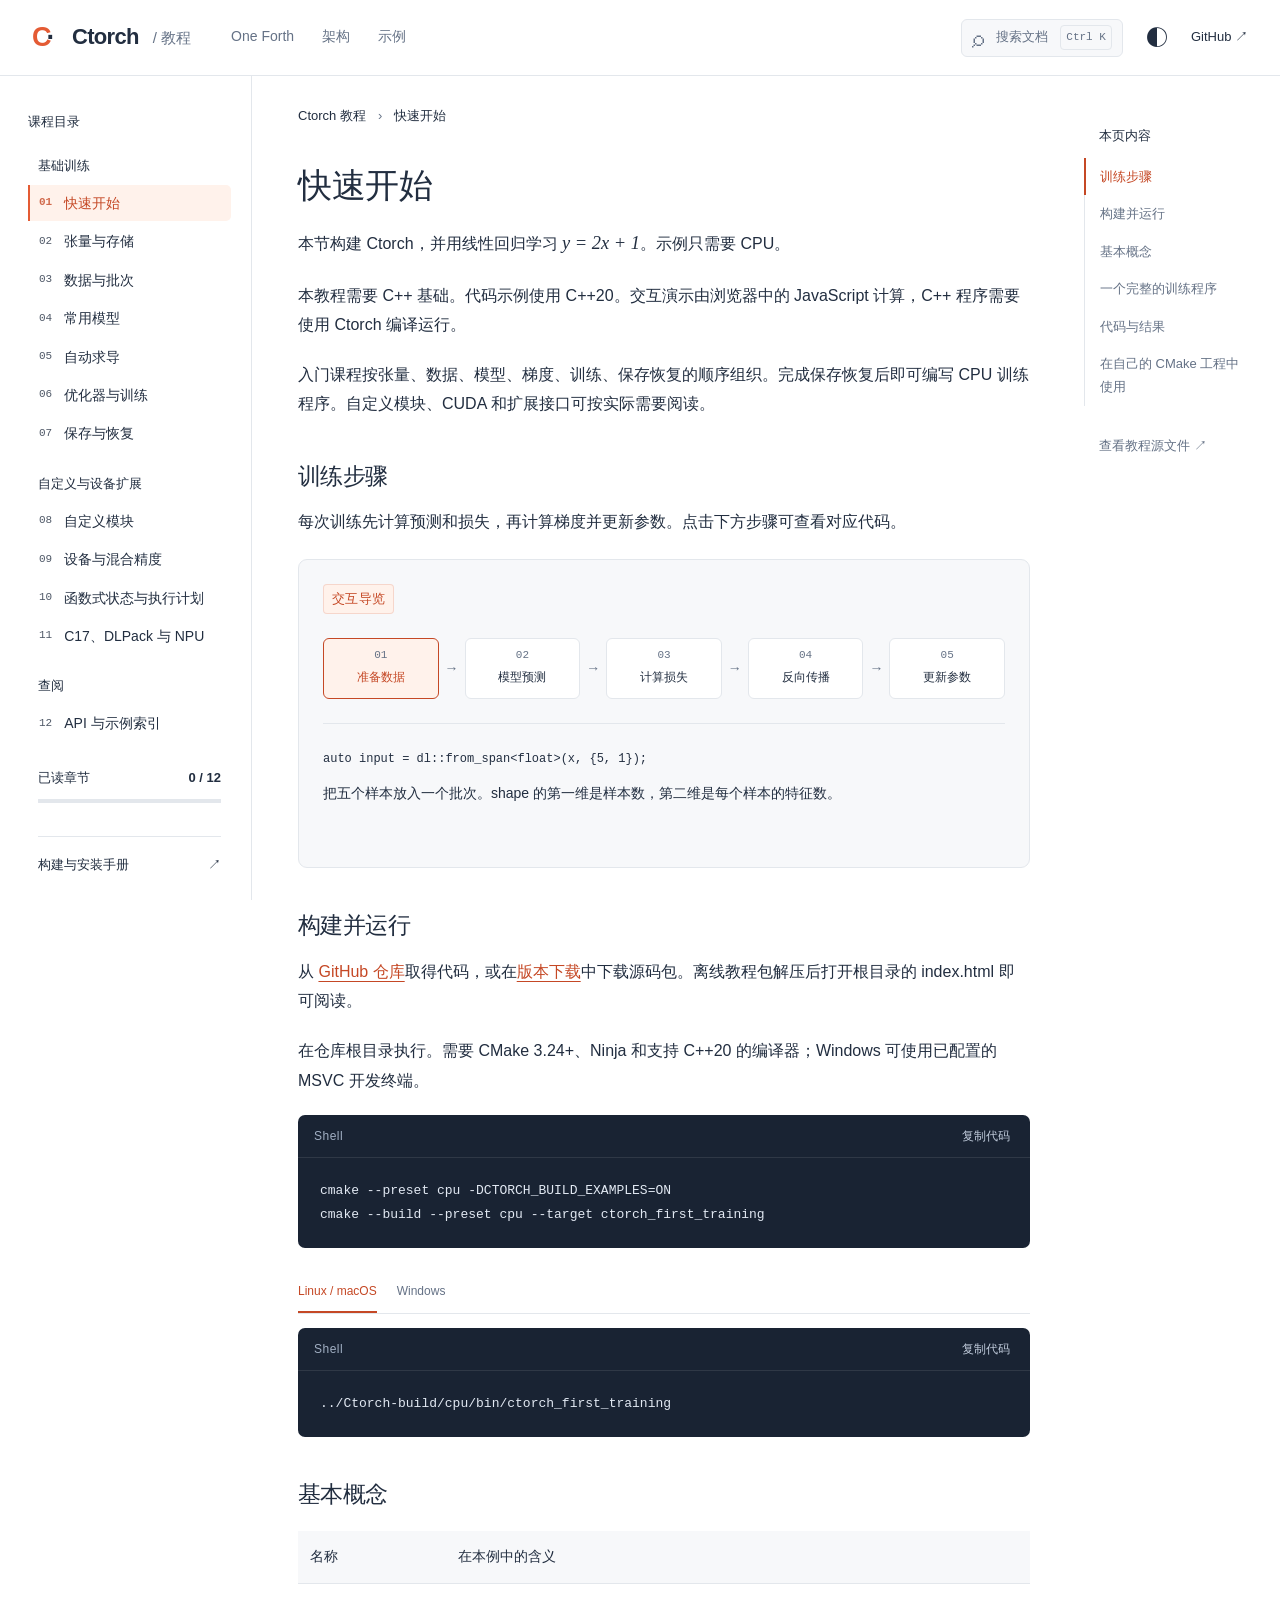
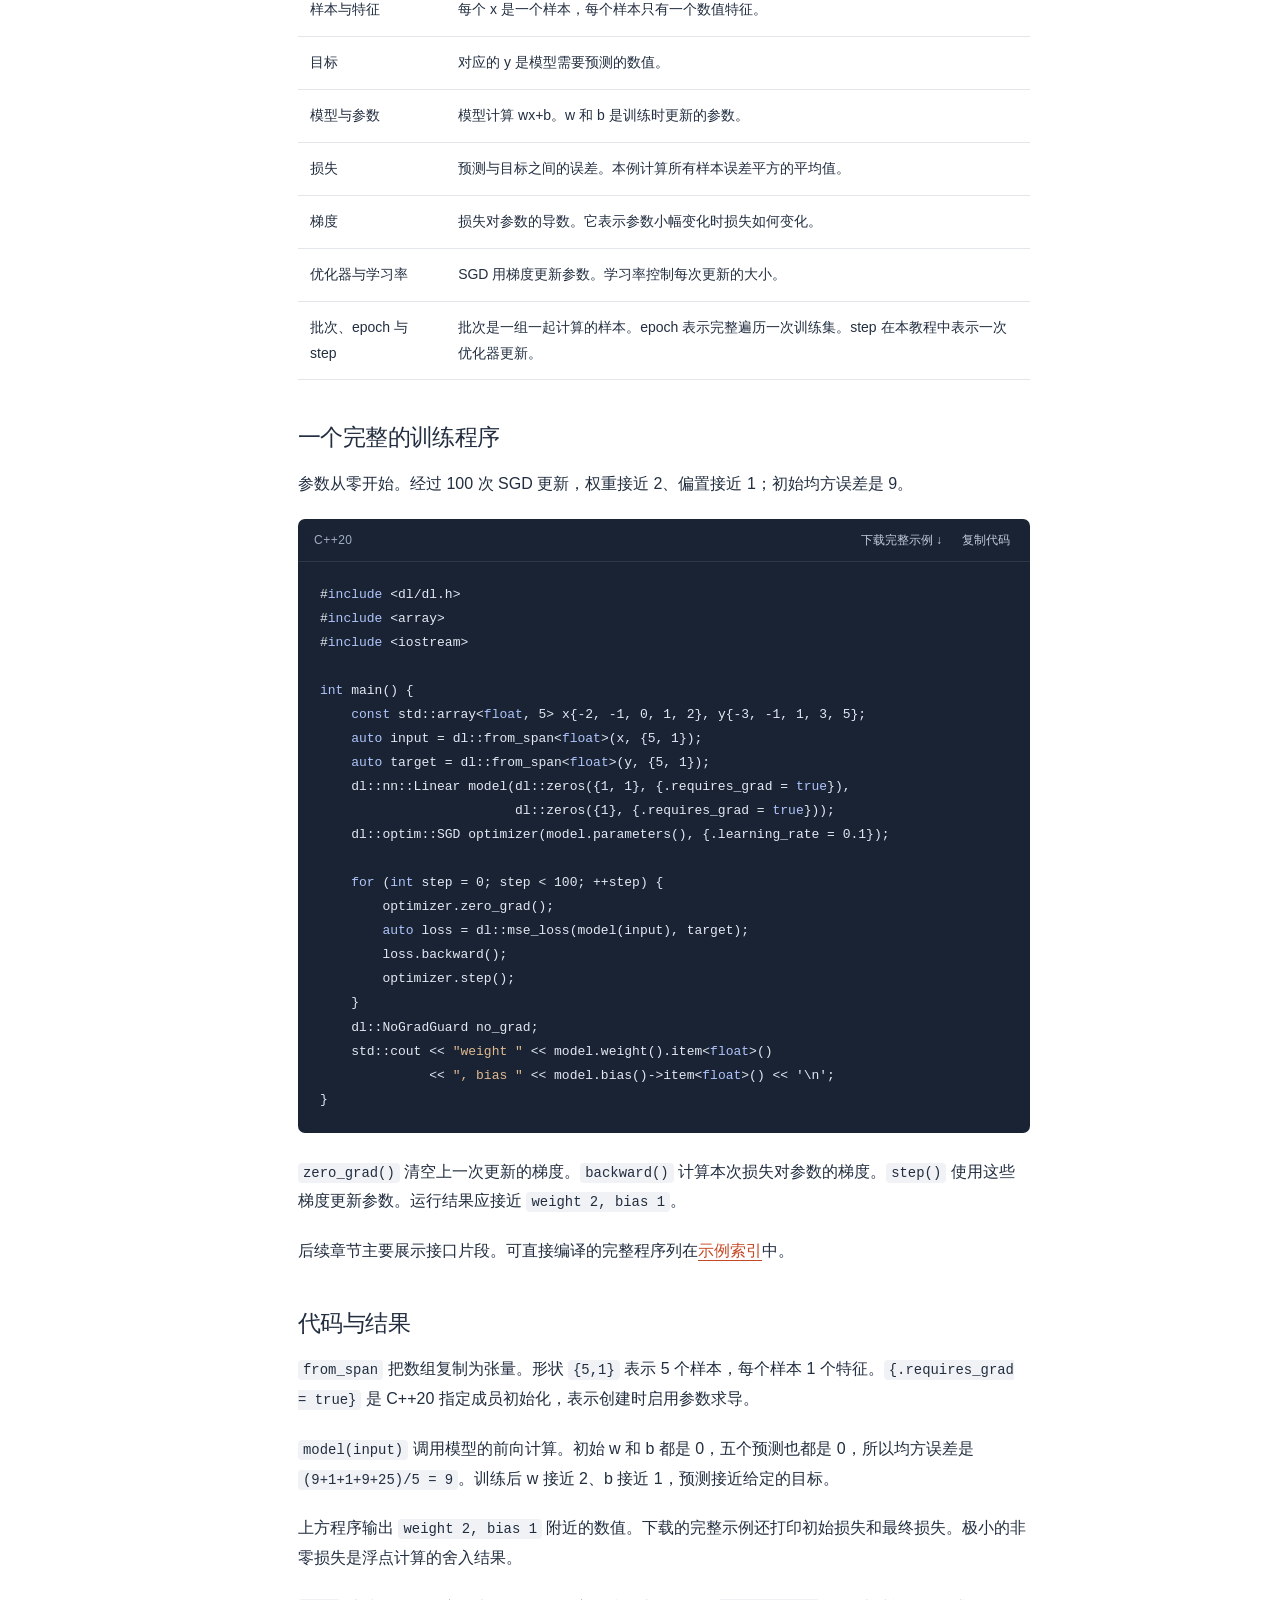
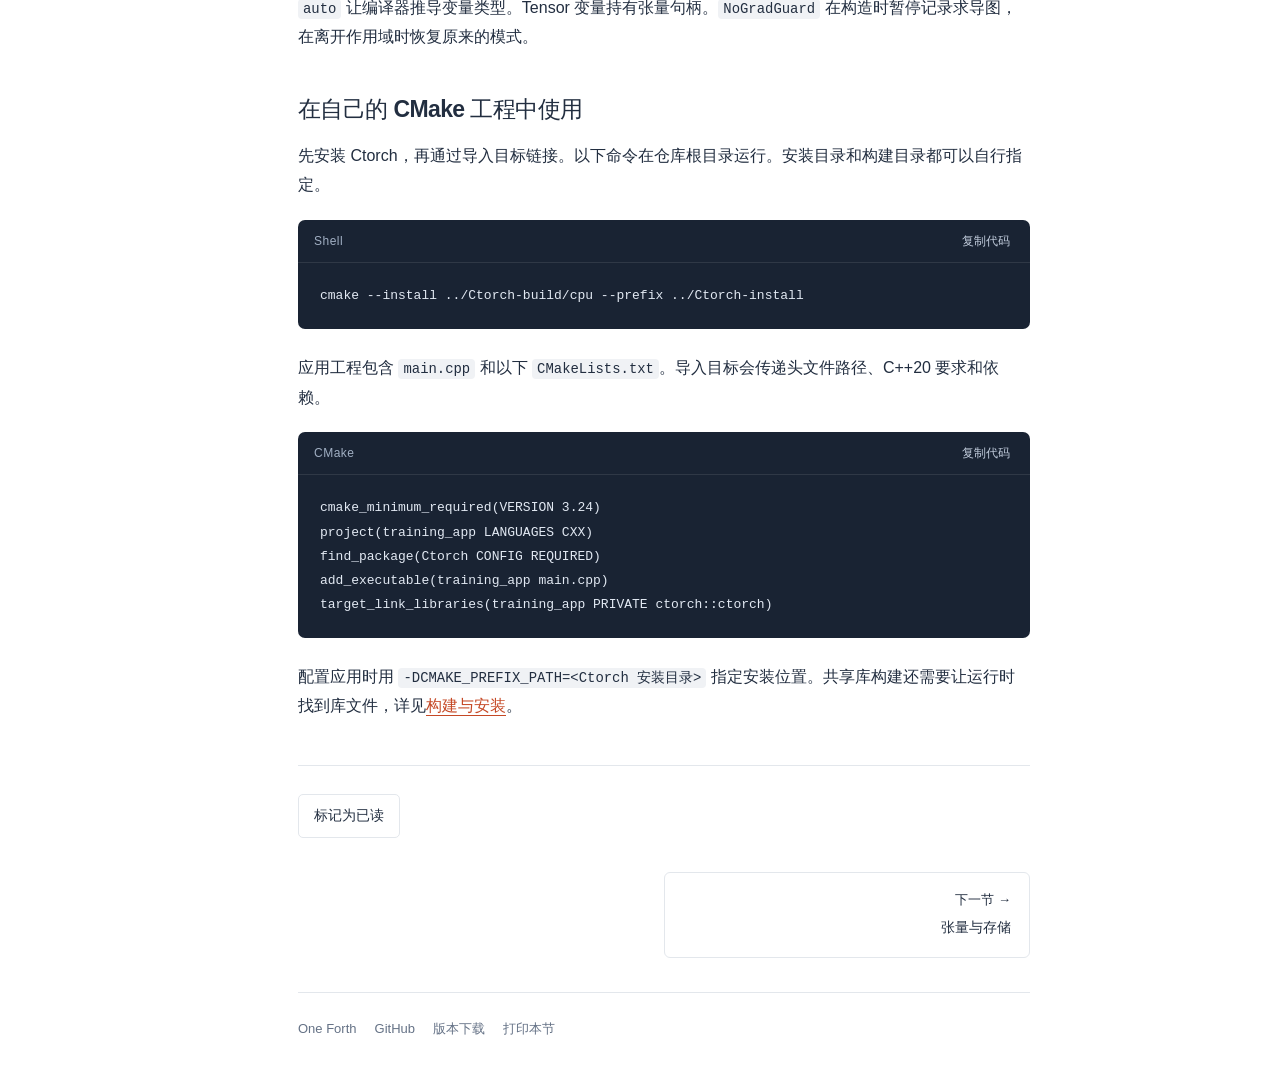
==== docs/tutorial/index.html @ 1428e3ce "Publish tutorial links and downloadable source packages" ====
<!doctype html>
<html lang="zh-CN">
<head>
  <meta charset="utf-8">
  <meta name="viewport" content="width=device-width, initial-scale=1">
  <meta name="color-scheme" content="light dark">
  <meta name="description" content="Ctorch C++ 教程：张量、自动求导、数据加载、模型训练、保存恢复、设备和扩展。">
  <title>Ctorch 教程</title>
  <link rel="canonical" href="https://ctorch.one-forth.com/">
  <link rel="icon" href="data:,">
  <link rel="stylesheet" href="style.css">
  <script src="tutorial.js" defer></script>
</head>
<body>
  <a class="skip-link" href="#content">跳到正文</a>
  <header class="site-header">
    <button class="icon-button menu-button" id="menu" aria-label="打开课程目录" aria-controls="sidebar" aria-expanded="false">☰</button>
    <a class="brand" href="#quickstart" aria-label="Ctorch 教程首页"><span class="brand-mark" aria-hidden="true">C<span>·</span></span>Ctorch<span class="brand-section"> / 教程</span></a>
    <nav class="top-links" aria-label="文档导航"><a href="https://one-forth.com">One Forth</a><a href="../architecture.md">架构</a><a href="../../examples/README.md">示例</a></nav>
    <div class="header-actions">
      <button id="search-open" class="search-trigger" aria-label="搜索教程"><span aria-hidden="true">⌕</span> <span class="search-label">搜索文档</span><kbd>Ctrl K</kbd></button>
      <button class="icon-button" id="theme" aria-label="切换深色主题" title="切换主题">◐</button>
      <a class="github-link" href="https://github.com/CSZSmaf/Ctorch" aria-label="在 GitHub 查看 Ctorch">GitHub <span aria-hidden="true">↗</span></a>
    </div>
  </header>
  <div class="page-shell">
    <aside class="sidebar" id="sidebar" aria-label="课程目录">
      <div class="sidebar-title">课程目录</div>
      <nav id="lesson-nav">
        <div class="nav-group">基础训练</div>
        <a href="#quickstart" aria-current="page"><span class="lesson-number">01</span>快速开始<span class="done-mark"></span></a>
        <a href="#tensors"><span class="lesson-number">02</span>张量与存储<span class="done-mark"></span></a>
        <a href="#data"><span class="lesson-number">03</span>数据与批次<span class="done-mark"></span></a>
        <a href="#models"><span class="lesson-number">04</span>常用模型<span class="done-mark"></span></a>
        <a href="#autograd"><span class="lesson-number">05</span>自动求导<span class="done-mark"></span></a>
        <a href="#training"><span class="lesson-number">06</span>优化器与训练<span class="done-mark"></span></a>
        <a href="#state"><span class="lesson-number">07</span>保存与恢复<span class="done-mark"></span></a>
        <div class="nav-group">自定义与设备扩展</div>
        <a href="#modules"><span class="lesson-number">08</span>自定义模块<span class="done-mark"></span></a>
        <a href="#precision"><span class="lesson-number">09</span>设备与混合精度<span class="done-mark"></span></a>
        <a href="#execution"><span class="lesson-number">10</span>函数式状态与执行计划<span class="done-mark"></span></a>
        <a href="#extensions"><span class="lesson-number">11</span>C17、DLPack 与 NPU<span class="done-mark"></span></a>
        <div class="nav-group">查阅</div>
        <a href="#reference"><span class="lesson-number">12</span>API 与示例索引<span class="done-mark"></span></a>
      </nav>
      <div class="course-progress"><span>已读章节</span><strong id="progress-text">0 / 12</strong><progress id="progress" max="12" value="0" aria-label="已读章节"></progress></div>
      <a class="sidebar-reference" href="../build.md">构建与安装手册 <span>↗</span></a>
    </aside>
    <button class="sidebar-scrim" id="scrim" aria-label="关闭课程目录" hidden></button>
    <main id="content" tabindex="-1">
      <div class="breadcrumb">Ctorch 教程 <span>›</span> <strong id="breadcrumb-title">快速开始</strong></div>

      <article class="lesson" id="quickstart" data-title="快速开始" data-description="构建 Ctorch 并运行线性回归。">
        <h1>快速开始</h1>
        <p class="lead">本节构建 Ctorch，并用线性回归学习 <span class="math">y = 2x + 1</span>。示例只需要 CPU。</p>
        <p>本教程需要 C++ 基础。代码示例使用 C++20。交互演示由浏览器中的 JavaScript 计算，C++ 程序需要使用 Ctorch 编译运行。</p>
        <p>入门课程按张量、数据、模型、梯度、训练、保存恢复的顺序组织。完成保存恢复后即可编写 CPU 训练程序。自定义模块、CUDA 和扩展接口可按实际需要阅读。</p>
        <h2 id="quickstart-cycle">训练步骤</h2>
        <p>每次训练先计算预测和损失，再计算梯度并更新参数。点击下方步骤可查看对应代码。</p>
        <div class="lab workflow-lab">
          <div class="lab-heading"><span class="lab-tag">交互导览</span></div>
          <div class="workflow" id="workflow" aria-label="训练步骤">
            <button data-stage="0" class="selected" aria-pressed="true"><span>01</span>准备数据</button><span class="flow-arrow">→</span>
            <button data-stage="1" aria-pressed="false"><span>02</span>模型预测</button><span class="flow-arrow">→</span>
            <button data-stage="2" aria-pressed="false"><span>03</span>计算损失</button><span class="flow-arrow">→</span>
            <button data-stage="3" aria-pressed="false"><span>04</span>反向传播</button><span class="flow-arrow">→</span>
            <button data-stage="4" aria-pressed="false"><span>05</span>更新参数</button>
          </div>
          <div class="workflow-detail" aria-live="polite"><code id="workflow-code">auto input = dl::from_span&lt;float&gt;(x, {5, 1});</code><p id="workflow-text">把五个样本放入一个批次。shape 的第一维是样本数，第二维是每个样本的特征数。</p></div>
        </div>
        <h2 id="quickstart-build">构建并运行</h2>
        <p>从 <a href="https://github.com/CSZSmaf/Ctorch">GitHub 仓库</a>取得代码，或在<a href="https://github.com/CSZSmaf/Ctorch/releases/latest">版本下载</a>中下载源码包。离线教程包解压后打开根目录的 index.html 即可阅读。</p>
        <p>在仓库根目录执行。需要 CMake 3.24+、Ninja 和支持 C++20 的编译器；Windows 可使用已配置的 MSVC 开发终端。</p>
        <pre data-language="Shell"><code>cmake --preset cpu -DCTORCH_BUILD_EXAMPLES=ON
cmake --build --preset cpu --target ctorch_first_training</code></pre>
        <div class="tabs" role="tablist" aria-label="运行命令的操作系统">
          <button id="tab-unix" role="tab" aria-selected="true" aria-controls="run-unix">Linux / macOS</button>
          <button id="tab-windows" role="tab" aria-selected="false" aria-controls="run-windows" tabindex="-1">Windows</button>
        </div>
        <div id="run-unix" role="tabpanel" aria-labelledby="tab-unix"><pre data-language="Shell"><code>../Ctorch-build/cpu/bin/ctorch_first_training</code></pre></div>
        <div id="run-windows" role="tabpanel" aria-labelledby="tab-windows" hidden><pre data-language="PowerShell"><code>..\Ctorch-build\cpu\bin\ctorch_first_training.exe</code></pre></div>
        <h2 id="quickstart-terms">基本概念</h2>
        <table><thead><tr><th>名称</th><th>在本例中的含义</th></tr></thead><tbody>
        <tr><td>样本与特征</td><td>每个 x 是一个样本，每个样本只有一个数值特征。</td></tr>
        <tr><td>目标</td><td>对应的 y 是模型需要预测的数值。</td></tr>
        <tr><td>模型与参数</td><td>模型计算 wx+b。w 和 b 是训练时更新的参数。</td></tr>
        <tr><td>损失</td><td>预测与目标之间的误差。本例计算所有样本误差平方的平均值。</td></tr>
        <tr><td>梯度</td><td>损失对参数的导数。它表示参数小幅变化时损失如何变化。</td></tr>
        <tr><td>优化器与学习率</td><td>SGD 用梯度更新参数。学习率控制每次更新的大小。</td></tr>
        <tr><td>批次、epoch 与 step</td><td>批次是一组一起计算的样本。epoch 表示完整遍历一次训练集。step 在本教程中表示一次优化器更新。</td></tr>
        </tbody></table>
        <h2 id="quickstart-code">一个完整的训练程序</h2>
        <p>参数从零开始。经过 100 次 SGD 更新，权重接近 2、偏置接近 1；初始均方误差是 9。</p>
        <pre data-language="C++20" data-source="../../examples/first_training.cpp"><code>#include &lt;dl/dl.h&gt;
#include &lt;array&gt;
#include &lt;iostream&gt;

int main() {
    const std::array&lt;float, 5&gt; x{-2, -1, 0, 1, 2}, y{-3, -1, 1, 3, 5};
    auto input = dl::from_span&lt;float&gt;(x, {5, 1});
    auto target = dl::from_span&lt;float&gt;(y, {5, 1});
    dl::nn::Linear model(dl::zeros({1, 1}, {.requires_grad = true}),
                         dl::zeros({1}, {.requires_grad = true}));
    dl::optim::SGD optimizer(model.parameters(), {.learning_rate = 0.1});

    for (int step = 0; step &lt; 100; ++step) {
        optimizer.zero_grad();
        auto loss = dl::mse_loss(model(input), target);
        loss.backward();
        optimizer.step();
    }
    dl::NoGradGuard no_grad;
    std::cout &lt;&lt; "weight " &lt;&lt; model.weight().item&lt;float&gt;()
              &lt;&lt; ", bias " &lt;&lt; model.bias()-&gt;item&lt;float&gt;() &lt;&lt; '\n';
}</code></pre>
        <p><code>zero_grad()</code> 清空上一次更新的梯度。<code>backward()</code> 计算本次损失对参数的梯度。<code>step()</code> 使用这些梯度更新参数。运行结果应接近 <code>weight 2, bias 1</code>。</p>
        <p>后续章节主要展示接口片段。可直接编译的完整程序列在<a href="#reference-examples">示例索引</a>中。</p>

        <h2 id="quickstart-reading">代码与结果</h2>
        <p><code>from_span</code> 把数组复制为张量。形状 <code>{5,1}</code> 表示 5 个样本，每个样本 1 个特征。<code>{.requires_grad = true}</code> 是 C++20 指定成员初始化，表示创建时启用参数求导。</p>
        <p><code>model(input)</code> 调用模型的前向计算。初始 w 和 b 都是 0，五个预测也都是 0，所以均方误差是 <code>(9+1+1+9+25)/5 = 9</code>。训练后 w 接近 2、b 接近 1，预测接近给定的目标。</p>
        <p>上方程序输出 <code>weight 2, bias 1</code> 附近的数值。下载的完整示例还打印初始损失和最终损失。极小的非零损失是浮点计算的舍入结果。</p>
        <p><code>auto</code> 让编译器推导变量类型。Tensor 变量持有张量句柄。<code>NoGradGuard</code> 在构造时暂停记录求导图，在离开作用域时恢复原来的模式。</p>
        <h2 id="quickstart-project">在自己的 CMake 工程中使用</h2>
        <p>先安装 Ctorch，再通过导入目标链接。以下命令在仓库根目录运行。安装目录和构建目录都可以自行指定。</p>
        <pre data-language="Shell"><code>cmake --install ../Ctorch-build/cpu --prefix ../Ctorch-install</code></pre>
        <p>应用工程包含 <code>main.cpp</code> 和以下 <code>CMakeLists.txt</code>。导入目标会传递头文件路径、C++20 要求和依赖。</p>
        <pre data-language="CMake"><code>cmake_minimum_required(VERSION 3.24)
project(training_app LANGUAGES CXX)
find_package(Ctorch CONFIG REQUIRED)
add_executable(training_app main.cpp)
target_link_libraries(training_app PRIVATE ctorch::ctorch)</code></pre>
        <p>配置应用时用 <code>-DCMAKE_PREFIX_PATH=&lt;Ctorch 安装目录&gt;</code> 指定安装位置。共享库构建还需要让运行时找到库文件，详见<a href="../build.md">构建与安装</a>。</p>
      </article>

      <article class="lesson" id="tensors" data-title="张量与存储" data-description="理解 shape、stride、transpose 与共享存储。">
        <h1>张量与存储</h1>
        <p class="lead">Tensor 记录数据类型、设备、形状和步长。多个张量可以共享同一块存储。</p>
        <h2 id="tensors-shape">维度、形状与元素个数</h2>
        <p>维度数是轴的数量，shape 记录每个轴的长度。标量的形状是 <code>[]</code>，向量可以是 <code>[3]</code>，矩阵可以是 <code>[2,3]</code>。矩阵的两个轴分别有 2 和 3 个位置，共有 6 个元素。</p>
        <p>轴从 0 开始编号。形状为 <code>[2,3]</code> 时，<code>size(0)</code> 是 2，<code>size(1)</code> 是 3，<code>numel()</code> 是 6。步长 stride 表示沿某个轴移动一个位置时，在底层存储中跨过多少个元素。</p>
        <h2 id="tensors-layout">形状、步长与存储</h2>
        <p>每个格子显示“值 / 存储下标”。选择一个元素，观察逻辑位置与底层存储之间的对应。</p>
        <div class="lab">
          <div class="lab-heading"><span class="lab-tag">布局实验</span><button id="transpose" class="button small" aria-pressed="false">转置矩阵</button></div>
          <div class="layout-demo"><div><span class="field-label">逻辑视图</span><div id="tensor-grid" class="tensor-grid" aria-label="矩阵元素"></div></div><div class="layout-metadata"><code id="tensor-shape">shape = [2, 3]</code><code id="tensor-stride">stride = [3, 1]</code><p id="tensor-address" aria-live="polite">offset(0, 0) = 0 × 3 + 0 × 1 = 0</p></div></div>
          <span class="field-label">共享存储 · 6 个连续的 float</span><div id="storage-strip" class="storage-strip" aria-label="底层存储"></div>
          <p class="lab-caption">transpose 改变索引步长，底层六个值的顺序保持不变。</p>
        </div>
        <h2 id="tensors-create">创建与读取</h2>
        <pre data-language="C++"><code>const float values[] = {1, 2, 3, 4, 5, 6};
auto x = dl::from_span&lt;float&gt;(values, {2, 3});
auto transposed = x.transpose(0, 1);
std::cout &lt;&lt; dl::describe(transposed) &lt;&lt; '\n';
auto independent = transposed.clone();</code></pre>
        <p><code>describe</code> 只读取元信息。<code>to_vector&lt;float&gt;()</code> 按逻辑顺序取得宿主数值；读取 CUDA 数据时会产生设备传输。</p>
        <h2 id="tensors-views">视图与复制</h2>
        <table><thead><tr><th>操作</th><th>存储与求导关系</th></tr></thead><tbody><tr><td>复制 Tensor 句柄</td><td>继续持有同一身份和存储。</td></tr><tr><td><code>transpose / slice</code></td><td>建立共享存储的视图，反向映射到输入。</td></tr><tr><td><code>clone()</code></td><td>复制数值，梯度仍可回到输入。</td></tr><tr><td><code>detach()</code></td><td>共享存储，脱离当前求导历史。</td></tr><tr><td><code>detach().clone()</code></td><td>获得独立、无历史的数值副本。</td></tr></tbody></table>
        <p>广播可以让 <code>[2, 3]</code> 与 <code>[3]</code> 相加。反向时，广播出来的维度会归约回输入形状。更多算子见<a href="../tensors.md">张量与梯度手册</a>。</p>

        <h2 id="tensors-types">数据类型与设备</h2>
        <table><thead><tr><th>类型</th><th>常见用途</th></tr></thead><tbody>
        <tr><td><code>f32</code></td><td>默认浮点类型。通常用于模型参数和输入。</td></tr>
        <tr><td><code>f64</code></td><td>CPU 双精度计算和数值梯度比较。</td></tr>
        <tr><td><code>f16 / bf16</code></td><td>CUDA 混合精度计算。</td></tr>
        <tr><td><code>i64</code></td><td>类别标签、索引和 Embedding 输入。</td></tr>
        <tr><td><code>boolean</code></td><td>比较结果和注意力掩码。</td></tr>
        </tbody></table>
        <pre data-language="C++"><code>auto weight = dl::randn({3, 2}, {.requires_grad = true});
auto precise = dl::zeros({2, 3}, {.dtype = dl::DType::f64});
auto converted = precise.astype(dl::DType::f32);
auto scalar = dl::full({}, 2.0);  // 空 shape 表示标量。
float value = scalar.item&lt;float&gt;();</code></pre>
        <p><code>to(device)</code> 改变设备，<code>astype(dtype)</code> 改变类型。<code>data&lt;T&gt;()</code> 返回张量所在设备的地址；CUDA 地址不能由 CPU 直接解引用。非连续视图的原始地址也不代表按逻辑顺序排列的数组。读取逻辑值可使用 <code>to_vector&lt;T&gt;()</code>。</p>
        <h2 id="tensors-operations">广播、矩阵乘法与归约</h2>
        <pre data-language="C++"><code>auto input = dl::ones({4, 3});
auto weight = dl::randn({3, 2});
auto bias = dl::zeros({2});
auto output = dl::matmul(input, weight) + bias;  // [4, 2]
auto loss = dl::mean(output * output);           // 标量
auto first_two = output.narrow(0, 0, 2);         // [2, 2]
auto flattened = output.reshape({-1});           // [8]</code></pre>
        <p>广播从末维对齐形状。两个维度相等或其中一个为 1 时可以相容。<code>matmul</code> 对最后两个维度做矩阵乘法，并广播前面的批次维度。<code>reshape</code> 保持元素总数，最多使用一个 <code>-1</code> 推导维度；布局不能直接复用时会整理数据。</p>
        <h2 id="tensors-multiply">逐元素乘法与矩阵乘法</h2>
        <p><code>a * b</code> 按对应位置相乘，并遵循广播规则。<code>matmul(a, b)</code> 用矩阵的行与列计算内积。例如两个 <code>[2,2]</code> 张量做两种乘法，输出形状相同，但数值通常不同。</p>
        <pre data-language="C++"><code>const float values[] = {1, 2, 3, 4};
auto a = dl::from_span&lt;float&gt;(values, {2, 2});
auto elementwise = a * a;       // [[1, 4], [9, 16]]
auto matrix = dl::matmul(a, a); // [[7, 10], [15, 22]]</code></pre>
        <details class="exercise"><summary>练习：把 [2,3] 转置后，形状、步长和元素个数分别是多少？</summary><p>形状是 [3,2]，步长是 [1,3]，元素个数仍是 6。转置调整索引方式，不改变存储中的值。</p></details>
      </article>

      <article class="lesson" id="data" data-title="数据与批次" data-description="DataLoader 按样本编号整理批次。输入与标签在第一维对应同一个样本。">
        <h1>数据与批次</h1>
        <p class="lead">DataLoader 按样本编号整理批次。输入与标签在第一维对应同一个样本。</p>

        <h2 id="data-shapes">输入与标签</h2>
        <table><thead><tr><th>任务</th><th>输入</th><th>标签</th></tr></thead><tbody>
        <tr><td>表格分类</td><td>浮点数 <code>[N, F]</code></td><td>i64 <code>[N]</code>，值为 0 到 C−1</td></tr>
        <tr><td>图像分类</td><td>浮点数 <code>[N, C, H, W]</code></td><td>i64 <code>[N]</code></td></tr>
        <tr><td>回归</td><td>浮点特征</td><td>与模型输出对应的浮点目标</td></tr>
        <tr><td>语言模型</td><td>i64 token 编号 <code>[N, L]</code></td><td>下一 token 编号 <code>[N, L]</code></td></tr>
        </tbody></table>
        <p>N 表示样本数，F 表示特征数，C 表示类别数或图像通道数，H、W 表示图像尺寸，L 表示序列长度。</p>
        <h2 id="data-loader">创建数据加载器</h2>
        <pre data-language="C++"><code>const float features[] = {-1, -1, -1, 1, 1, -1, 1, 1};
const dl::Index labels[] = {0, 0, 0, 1};
dl::data::TensorDataset dataset{
    dl::from_span&lt;float&gt;(features, {4, 2}),
    dl::from_span&lt;dl::Index&gt;(labels, {4})
};
dl::Generator sampling{19};
dl::data::DataLoader loader(dataset, {.batch_size = 2, .shuffle = true}, sampling);

loader.reset();
while (auto batch = loader.next()) {
    std::cout &lt;&lt; dl::describe(batch-&gt;input) &lt;&lt; &#x27;\n&#x27;;
}</code></pre>
        <p><code>reset()</code> 开始新一轮采样。<code>next()</code> 返回下一个批次，到达结尾时返回空值。默认保留不足一个完整批次的剩余样本；<code>drop_last = true</code> 会丢弃它们。</p>
        <p>训练加载器通常使用打乱顺序。验证和测试使用固定顺序并保留末批。将训练与验证交给不同的 Generator，可以避免评估改变训练采样序列。</p>
        <h2 id="data-preprocess">缩放、轴顺序与标签</h2>
        <p>先确认读取器交付的数据类型、数值范围和轴顺序。下面用四个已读取的像素演示缩放和 NHWC 到 NCHW 的转换。</p>
        <pre data-language="C++"><code>const float pixels[] = {0, 64, 128, 255};
auto image = dl::from_span&lt;float&gt;(pixels, {1, 2, 2, 1}); // NHWC
auto input = (image / 255.0).permute({0, 3, 1, 2});    // NCHW [1,1,2,2]</code></pre>
        <p>除以 255 后像素处于 [0,1]。permute 交换轴顺序；reshape 只重新解释逻辑形状，不能代替 NHWC 到 NCHW 的轴交换。load_mnist 已经返回缩放后的 NCHW 数据，不需要再次除以 255。</p>
        <p>训练、验证和预测使用相同的固定预处理。按均值和标准差标准化时，只从训练集计算这些统计量，并在其他数据上复用。随机裁剪等增强通常只用于训练。分类标签保存为 i64 类别编号，不做像素归一化，也不需要为 cross_entropy 转成 one-hot。</p>
        <h2 id="data-collate">读取文件和变长样本</h2>
        <p>数据不适合一次放入张量时，使用 <code>DataLoader(size, collate, options, generator)</code>。collate 接收一批样本编号并返回 <code>Batch{input, target}</code>。它可以读取文件、执行增强或填充变长序列。所引用的数据集必须在加载器使用期间有效。</p>
        <p>MNIST 可使用 <code>dl::data::load_mnist(images, labels)</code> 读取已解压的 IDX 文件。返回图像为 <code>f32[N,1,H,W]</code>，像素除以 255；标签为 <code>i64[N]</code>。完整用法见<a href="../../examples/README.md">示例说明</a>。</p>
        <h2 id="data-custom-batch">编写整理函数</h2>
        <p>下面复用前面的 dataset 和 sampling。加载器提供样本编号，整理函数取出相应样本并沿第 0 轴堆叠。文件读取和数据增强也可放在同一个函数中。</p>
        <pre data-language="C++"><code>auto collate = [&amp;dataset](std::span&lt;const dl::Index&gt; indices) {
    std::vector&lt;dl::Tensor&gt; inputs, targets;
    for (auto index : indices) {
        inputs.push_back(dataset.input.select(0, index));
        targets.push_back(dataset.target.select(0, index));
    }
    return dl::data::Batch{dl::stack(inputs), dl::stack(targets)};
};
dl::data::DataLoader custom(dataset.size(), collate, {.batch_size = 2}, sampling);</code></pre>
        <p>单个输入形状是 [2]，堆叠后为 [批次大小,2]。单个标签是标量，堆叠后为 [批次大小]。这里只展示 Collate 的接口；已放入 TensorDataset 的数据可以直接使用前面的加载器。</p>
        <details class="exercise"><summary>练习：10 个样本按 batch_size=4 加载，末批有多少个样本？</summary><p>默认得到 4、4、2 三个批次。启用 drop_last 后只保留前两个批次。评估通常保留末批，使指标覆盖全部样本。</p></details>
        <h2 id="data-splits">划分训练、验证和测试集</h2>
        <p>先按任务划分数据，再生成批次。训练集用于计算梯度，验证集用于选择模型和超参数，测试集用于最终评估。归一化统计量只从训练集计算。序列数据先划分连续区间，再截取窗口，避免同一段内容跨集合重复出现。</p>
        <h2 id="data-prefetch">设备预取</h2>
        <pre data-language="C++"><code>dl::data::PrefetchLoader batches(loader, device, 2);
batches.reset();
while (auto batch = batches.next()) {
    auto prediction = model(batch-&gt;input);
}</code></pre>
        <p><code>device</code> 是模型所在设备。预取器提前准备有限数量的批次，并复用 CPU 暂存缓冲区。使用预取器时，通过它调用 <code>reset()</code> 和 <code>next()</code>。collate 在调用线程执行，不会自动创建多进程读取器。保存预取训练状态的方法见<a href="#state-resume">保存训练状态</a>。</p>
      </article>

      <article class="lesson" id="models" data-title="常用模型" data-description="Sequential 可以组合按顺序执行的层。分支、残差连接和多输入模型使用自定义 Module。">
        <h1>常用模型</h1>
        <p class="lead">Sequential 可以组合按顺序执行的层。分支、残差连接和多输入模型使用自定义 Module。</p>

        <p>首次编写分类程序时，先完成本节的 MLP、分类输出和损失函数，再阅读自动求导与训练。CNN、循环网络和 Transformer 用于对应的图像或序列任务。</p>
        <h2 id="models-mlp">多层感知机</h2>
        <pre data-language="C++"><code>dl::nn::Sequential model;
model.append&lt;dl::nn::Linear&gt;(&quot;hidden&quot;, 2, 8);
model.append&lt;dl::nn::ReLU&gt;(&quot;activation&quot;);
model.append&lt;dl::nn::Linear&gt;(&quot;output&quot;, 8, 2);
auto logits = model(dl::zeros({16, 2}));  // [16, 2]</code></pre>
        <p><code>Linear</code> 对输入末维做线性变换。上例输入每个样本有两个特征，输出两个类别的 logits。交叉熵直接接收 logits，前面不需要加 softmax。</p>
        <h2 id="models-mlp-shapes">MLP 的形状与参数</h2>
        <table><thead><tr><th>步骤</th><th>输出形状</th><th>作用</th></tr></thead><tbody>
        <tr><td>输入</td><td>[16,2]</td><td>16 个样本，每个样本有两个特征</td></tr>
        <tr><td>Linear(2,8)</td><td>[16,8]</td><td>每个样本得到 8 个线性组合</td></tr>
        <tr><td>ReLU</td><td>[16,8]</td><td>负数变为 0，非负数保持原值</td></tr>
        <tr><td>Linear(8,2)</td><td>[16,2]</td><td>每个样本得到两个类别分数</td></tr>
        </tbody></table>
        <p>第一层有 8×2 个权重和 8 个偏置。第二层有 2×8 个权重和 2 个偏置，总共 42 个参数。ReLU 没有参数。加入非线性激活后，多层网络才不等价于一次线性变换。<code>dl::summary(model)</code> 可以查看模块和参数数量。</p>
        <h2 id="models-logits">分类分数、概率与损失</h2>
        <p>logits 是模型输出的类别分数，可以为负，也不要求相加等于 1。softmax 把分数转换为非负且总和为 1 的概率。argmax 返回最大分数的位置，也就是预测类别编号。</p>
        <div class="lab">
  <div class="lab-heading"><span class="lab-tag">二分类输出</span><span>类别 0 的分数固定为 0</span></div>
  <label class="range-label" for="logit-score">类别 1 的分数 <output id="logit-value">2.0</output></label>
  <input id="logit-score" type="range" min="-6" max="6" step="0.5" value="2">
  <div class="probability-bars"><label for="probability-zero">类别 0</label><progress id="probability-zero" max="1" value="0.1192"></progress><output id="probability-zero-value">0.1192</output><label for="probability-one">类别 1</label><progress id="probability-one" max="1" value="0.8808"></progress><output id="probability-one-value">0.8808</output></div>
  <label class="target-label" for="classification-target">真实标签 <select id="classification-target"><option value="0">类别 0</option><option value="1" selected>类别 1</option></select></label>
  <div class="metrics two" aria-live="polite"><div><span>预测类别</span><strong id="classification-prediction">1</strong></div><div><span>交叉熵损失</span><strong id="classification-loss">0.1269</strong></div></div>
        </div>
        <p>交叉熵等于真实类别概率的负自然对数。上例真实标签为 1 时，增大类别 1 的分数会降低损失。切换真实标签不会改变模型输出，只会改变损失。训练时把原始 logits 交给 cross_entropy；需要显示概率时再调用 softmax。</p>
        <pre data-language="C++"><code>const float scores[] = {0, 2};
const dl::Index labels[] = {1};
auto logits = dl::from_span&lt;float&gt;(scores, {1, 2});
auto target = dl::from_span&lt;dl::Index&gt;(labels, {1});
auto probabilities = dl::softmax(logits, 1); // 约 [0.1192, 0.8808]
auto predicted = dl::argmax(logits, 1);      // 类别 1
auto loss = dl::cross_entropy(logits, target); // 约 0.1269</code></pre>
        <p>概率最大并不保证分类正确。判断模型效果时，应在未参与训练的数据上比较预测和标签。</p>
        <h2 id="models-cnn">卷积网络</h2>
        <pre data-language="C++"><code>dl::nn::Sequential cnn;
cnn.append&lt;dl::nn::Conv2d&gt;(&quot;conv&quot;, 1, 8, dl::Size2{3},
                          dl::Conv2dOptions{.padding = 1});
cnn.append&lt;dl::nn::BatchNorm2d&gt;(&quot;norm&quot;, 8);
cnn.append&lt;dl::nn::ReLU&gt;(&quot;relu&quot;);
cnn.append&lt;dl::nn::MaxPool2d&gt;(&quot;pool&quot;);
cnn.append&lt;dl::nn::Flatten&gt;(&quot;flatten&quot;);
cnn.append&lt;dl::nn::Linear&gt;(&quot;output&quot;, 8 * 14 * 14, 10);
auto logits = cnn(dl::zeros({4, 1, 28, 28}));  // [4, 10]</code></pre>
        <p>卷积输入采用 NCHW 布局。上例卷积保持 28×28 空间尺寸，默认 2×2 池化得到 14×14。BatchNorm 在训练时更新运行统计量，评估时使用已保存的统计量。完整分类程序见 <a href="../../examples/mnist_cnn.cpp">mnist_cnn.cpp</a>。</p>
        <h2 id="models-recurrent">RNN、GRU 与 LSTM</h2>
        <pre data-language="C++"><code>dl::nn::GRU recurrent(6, 12);
auto sequence = dl::randn({10, 4, 6});
auto result = recurrent.run(sequence);
std::cout &lt;&lt; dl::describe(result.output) &lt;&lt; &#x27;\n&#x27;;  // [10, 4, 12]
std::cout &lt;&lt; dl::describe(result.hidden) &lt;&lt; &#x27;\n&#x27;;  // [1, 4, 12]</code></pre>
        <p>默认序列布局是 <code>[时间, 批次, 特征]</code>。<code>batch_first = true</code> 改为 <code>[批次, 时间, 特征]</code>。隐藏状态布局为 <code>[层数×方向数, 批次, 隐藏维度]</code>。LSTM 还返回 cell 状态。</p>
        <p>跨片段保留状态时，把上一段的 hidden 和 cell 传给下一段。截断反向传播时先对它们调用 <code>detach()</code>，使前一段的计算图结束。完整 GRU 训练见 <a href="../../examples/recurrent_train.cpp">recurrent_train.cpp</a>。</p>
        <h2 id="models-attention">Embedding 与 Transformer</h2>
        <pre data-language="C++"><code>dl::nn::Embedding tokens(256, 32);
dl::nn::TransformerEncoder encoder(2, 32, 4, 128, 0.1);
auto ids = dl::zeros({4, 16}, {.dtype = dl::DType::i64});
auto features = tokens(ids);                    // [4, 16, 32]
auto keep = dl::causal_mask(16, 16);
auto encoded = encoder.forward(features, keep); // [4, 16, 32]</code></pre>
        <p>注意力输入采用 <code>[批次, 序列, 特征]</code>。特征维度必须能被头数整除。布尔掩码中 <code>true</code> 表示允许关注，因果掩码只保留当前位置和之前的位置。位置编码需由模型显式加入，TransformerEncoder 不会自动生成位置编码。</p>
        <p><a href="../../examples/byte_transformer.cpp">字节语言模型</a>演示词表 Embedding、位置 Embedding、因果注意力、共享输出权重和下一字节预测。</p>
        <h2 id="models-losses">输出与损失函数</h2>
        <table><thead><tr><th>任务</th><th>损失</th><th>输出与目标</th></tr></thead><tbody>
        <tr><td>回归</td><td><code>mse_loss</code></td><td>浮点预测和同形状目标</td></tr>
        <tr><td>单标签分类</td><td><code>cross_entropy</code></td><td>logits <code>[N,C]</code> 与 i64 标签 <code>[N]</code></td></tr>
        <tr><td>二分类或多标签分类</td><td><code>binary_cross_entropy_with_logits</code></td><td>logits 与同形状的 0/1 浮点目标</td></tr>
        <tr><td>序列分类</td><td><code>cross_entropy</code></td><td>把 logits 展平为 <code>[N×L,C]</code>，标签展平为 <code>[N×L]</code></td></tr>
        </tbody></table>
        <p>高维分类输出遵循 <code>[N,C,...]</code> 的类别轴约定。序列模型的类别通常在末维，因此上表先把序列维展平。</p>
        <p><code>LossReduction::mean</code> 求平均值，<code>sum</code> 求总和，<code>none</code> 保留逐项损失。序列填充位置可以使用交叉熵的 <code>ignore_index</code> 参数，计算指标时也应排除这些位置。</p>
      </article>

      <article class="lesson" id="autograd" data-title="自动求导" data-description="计算图、链式法则、梯度累计与求导模式。">
        <h1>自动求导</h1>
        <p class="lead">自动求导根据前向运算计算梯度。同一变量参与多个分支时，反向传播会把各分支的梯度相加。</p>
        <h2 id="autograd-chain">计算图与链式法则</h2>
        <p>前向计算把张量运算连接为计算图。参数通常是手动创建的叶张量，前向产生的中间张量记录自己的来源。开启求导的浮点叶张量可以通过 grad() 取得累计梯度。</p>
        <p>如果 h=3x、L=h²，那么 dL/dh=2h、dh/dx=3，链式法则给出 dL/dx=6h=18x。x=2 时梯度为 36。多个分支使用同一个变量时，各分支的贡献再相加。</p>
        <h2 id="autograd-graph">分支梯度相加</h2>
        <div class="lab">
          <div class="lab-heading"><span class="lab-tag">链式法则</span><span class="math">L = x² + x</span></div>
          <label class="range-label" for="gradient-x">输入 x <output id="gradient-x-value">2.0</output></label><input id="gradient-x" type="range" min="-3" max="3" step="0.1" value="2">
          <div class="gradient-paths"><div class="math-node">x<span id="graph-x">2.0</span></div><div class="path-branches"><div>x × x <span>贡献 2x = <b id="gradient-square">4.0</b></span></div><div>x <span>贡献 1</span></div></div><div class="math-node accent">L<span id="graph-loss">6.00</span></div></div>
          <div class="formula">dL/dx = 2x + 1 = <strong id="gradient-result">5.0</strong></div>
          <div class="lab-controls"><button id="backward" class="button primary">反向一次</button><button id="zero-gradient" class="button">清空梯度</button><span class="status" aria-live="polite">叶梯度 <strong id="accumulated-gradient">空</strong></span></div>
          <p class="lab-caption">每次点击代表重新前向，再执行 backward。移动 x 会开始一组新的演示；连续反向会累计叶梯度。</p>
        </div>
        <h2 id="autograd-code">求导与累计</h2>
        <pre data-language="C++"><code>auto x = dl::full({}, 2.0, {.requires_grad = true});
auto loss = x * x + x;
loss.backward();
std::cout &lt;&lt; x.grad()-&gt;item&lt;float&gt;();  // 5

// 下一次前向建立新的计算图，叶梯度继续累计。
(x * x + x).backward();
std::cout &lt;&lt; x.grad()-&gt;item&lt;float&gt;();  // 10
x.zero_grad();</code></pre>
        <h2 id="autograd-eval">评估模式与求导模式</h2>
        <p><code>model.eval()</code> 控制 Dropout、BatchNorm 等层的行为；<code>NoGradGuard</code> 控制是否记录求导图。评估通常同时使用二者。</p>
        <pre data-language="C++"><code>model.eval();
dl::NoGradGuard no_grad;
auto prediction = model(input);</code></pre>
        <div class="note"><strong>一次更新的梯度边界</strong><p>普通训练在每次更新前清空梯度。微批训练则先累计多个前向的加权损失梯度，再执行一次更新。Ctorch 当前提供一阶反向求导。</p></div>

        <h2 id="autograd-grad">直接返回梯度</h2>
        <pre data-language="C++"><code>auto x = dl::full({3}, 2.0, {.requires_grad = true});
auto output = x * x;
auto seed = dl::ones_like(output);
auto gradients = dl::grad(output, {x}, seed);
auto dx = gradients[0]-&gt;to_vector&lt;float&gt;();  // {4, 4, 4}</code></pre>
        <p>非标量输出需要提供同形状的上游梯度。上例用全 1 的上游梯度求输出总和对 x 的导数。<code>dl::grad</code> 返回梯度而不写入叶张量的 <code>grad()</code>。未连接到输出的输入对应空的 optional。</p>
        <p>一次反向会消费当前计算图。需要再次反向时应重新执行前向。当前求导接口只建立一阶反向计算，不对反向过程继续构图。</p>
        <h2 id="autograd-freeze">冻结参数</h2>
        <p><code>parameter.requires_grad_(false)</code> 停止记录该参数的梯度。<code>module.requires_grad_(false)</code> 冻结整个子模块。冻结之前已有的梯度需清空。<code>eval()</code> 不会冻结参数，<code>requires_grad_</code> 也不会切换 Dropout 或 BatchNorm 的模式。</p>
        <details class="exercise"><summary>练习：x=2 时对 L=x²+x 连续执行两次新的前向和反向，叶梯度是多少？</summary><p>第一次为 5，第二次累计为 10。两次之间调用 x.zero_grad() 后，第二次得到 5。重新前向是因为每次反向会消费对应的计算图。</p></details>
      </article>

      <article class="lesson" id="training" data-title="优化器与训练" data-description="SGD、批次训练、评估指标、梯度累计和学习率调度。">
        <h1>优化器与训练</h1>
        <p class="lead">本节介绍参数更新、批次训练、评估指标和学习率调度。下面的线性回归演示使用快速开始中的五个样本。</p>
        <h2 id="training-lab">线性回归演示</h2>
        <div class="lab training-lab">
          <div class="lab-heading"><span class="lab-tag">SGD 实验</span><span>ŷ = wx + b</span></div>
          <div class="training-charts"><figure><figcaption><span class="legend-dot target"></span>目标样本 <span class="legend-line"></span>当前预测</figcaption><svg id="fit-chart" viewBox="0 0 400 250" role="img" aria-label="线性回归预测与目标样本"></svg></figure><figure><figcaption>均方误差 <span class="muted">· log₁₀ 刻度</span></figcaption><svg id="loss-chart" viewBox="0 0 400 250" role="img" aria-label="每次更新后的均方误差"></svg></figure></div>
          <div class="metrics"><div><span>更新次数</span><strong id="train-step">0</strong></div><div><span>权重 w</span><strong id="train-weight">0.0000</strong></div><div><span>偏置 b</span><strong id="train-bias">0.0000</strong></div><div><span>当前 MSE</span><strong id="train-loss">9.0000</strong></div></div>
          <label class="range-label" for="learning-rate">学习率 η <output id="learning-rate-value">0.10</output></label><input id="learning-rate" type="range" min="0.01" max="0.45" step="0.01" value="0.1">
          <div class="lab-controls"><button id="train-one" class="button primary">更新 1 步</button><button id="train-many" class="button">连续 50 步</button><button id="train-reset" class="button quiet">重置</button><span id="train-status" class="status" aria-live="polite">从 w = 0、b = 0 开始。</span></div>
          <p class="lab-caption">这里直接计算同一个 MSE 和 SGD 公式，无动量、无权重衰减。浏览器使用 JavaScript 双精度；C++ 示例默认 FP32，舍入结果可能略有不同。</p>
        </div>
        <h2 id="training-equations">均方误差与 SGD</h2>
        <div class="equation-card"><span>L = mean((wx + b − y)²)</span><span>∂L/∂w = 2 · mean((wx + b − y)x)</span><span>∂L/∂b = 2 · mean(wx + b − y)</span><strong>w ← w − η ∂L/∂w &nbsp;&nbsp; b ← b − η ∂L/∂b</strong></div>
        <p>初始梯度为 <code>dw = −8</code>、<code>db = −2</code>。学习率 0.1 时，第一次更新得到 <code>w = 0.8</code>、<code>b = 0.2</code>，更新后的 MSE 为 3.52。增大学习率后，参数可能在目标值两侧振荡。学习率过大会导致训练不收敛。</p>
        <h2 id="training-counts">训练循环的计数</h2>
        <p>数据章节的四样本示例每批读取两个样本，一轮完成两次更新。下面运行 20 轮，共完成 40 次更新。页面末尾的完整分类程序使用 64 个训练样本和 batch_size=16，一轮四次更新，20 轮共 80 次。</p>
        <p>梯度累计时，多个微批共同完成一次更新。因此微批次数不一定等于 step。学习率、保存间隔和日志中的计数应使用同一个约定。</p>
        <h2 id="training-batches">批次训练与学习率调度</h2>
        <p>以下代码使用<a href="#data">数据章节</a>中的加载器和<a href="#models-mlp">两层分类模型</a>。Adam 的一阶、二阶矩估计在多次更新之间保留，优化器应在循环外创建。</p>
        <pre data-language="C++"><code>dl::optim::Adam optimizer(model.parameters(), {.learning_rate = 0.03});
dl::optim::StepLR scheduler(optimizer, 20, 0.5);
for (int epoch = 0; epoch &lt; 20; ++epoch) {
    model.train();
    loader.reset();
    while (auto batch = loader.next()) {
        optimizer.zero_grad();
        auto logits = model(batch-&gt;input);
        auto loss = dl::cross_entropy(logits, batch-&gt;target);
        loss.backward();
        optimizer.step();
        scheduler.step();
    }
}</code></pre>
        <p>上例每完成 20 次参数更新，把学习率乘以 0.5。调度器每调用一次 <code>step()</code> 就前进一步；也可以按轮调用，但间隔就以轮数计。混合精度跳过参数更新时，调度器也应保持原位。</p>
        <table><thead><tr><th>优化器</th><th>更新特点</th></tr></thead><tbody>
        <tr><td>SGD</td><td>按当前梯度更新，可加入动量和 Nesterov 动量。</td></tr>
        <tr><td>Adam / AdamW</td><td>维护梯度的一阶和二阶矩。AdamW 单独施加权重衰减。</td></tr>
        <tr><td>RMSprop</td><td>用梯度平方的移动平均缩放更新。</td></tr>
        <tr><td>Adagrad</td><td>用累计梯度平方调整各参数的步长。</td></tr>
        </tbody></table>
        <p><code>ParameterGroup</code> 可以为不同参数组指定学习率和权重衰减。分阶段冻结和微调见 <a href="../../examples/finetune.cpp">finetune.cpp</a>。其他调度器包括 MultiStepLR、ExponentialLR、CosineAnnealingLR 和 LinearLR。</p>
        <h2 id="training-evaluation">验证损失与准确率</h2>
        <pre data-language="C++"><code>struct Metrics {
    double loss;
    double accuracy;
};

// 最后一个批次可能较小，因此损失按样本数加权。
Metrics evaluate(dl::nn::Sequential&amp; model, dl::data::DataLoader&amp; loader) {
    model.eval();
    dl::NoGradGuard no_grad;
    loader.reset();
    double loss_sum = 0;
    dl::Index count = 0, correct = 0;
    while (auto batch = loader.next()) {
        auto logits = model(batch-&gt;input);
        const auto size = batch-&gt;target.numel();
        loss_sum += dl::cross_entropy(logits, batch-&gt;target).item&lt;float&gt;() * size;
        auto matches = dl::eq(dl::argmax(logits, 1), batch-&gt;target);
        correct += static_cast&lt;dl::Index&gt;(dl::sum(matches.astype(dl::DType::f32)).item&lt;float&gt;());
        count += size;
    }
    return {loss_sum / count, static_cast&lt;double&gt;(correct) / count};
}</code></pre>
        <p><code>validation</code> 是单独的验证加载器。每批的平均损失乘以有效样本数后再累加，最后除以总样本数，避免末批较小时指标失真。<code>evaluate(model, validation)</code> 返回平均损失与准确率。NoGradGuard 在函数返回时恢复求导模式。</p>
        <h2 id="training-metrics">如何解释评估结果</h2>
        <p>loss 是平均损失，accuracy 是预测类别正确的样本比例。准确率只看最大分数对应的类别；损失还反映真实类别的分数，所以准确率不变时损失仍可能下降。</p>
        <p>验证损失连续上升而训练损失继续下降时，可能发生过拟合。可以按验证损失保存最佳权重，并检查数据划分、预处理、训练轮数和模型容量。测试集不用于选择训练轮数或调节超参数。</p>
        <p>evaluate 会把模型设为评估模式。下一轮训练先调用 model.train()。函数内的 NoGradGuard 会在返回时结束，指标使用普通数值累计，不保留训练计算图。</p>
        <h2 id="training-accumulation">梯度累计与裁剪</h2>
        <p>显存不足时，把一次更新所需的批次拆成多个微批。假设整批有 N 个有效样本，每个微批有 n 个，平均损失乘以 n/N 后再反向。整个更新窗口只清空一次梯度并执行一次 <code>step()</code>。忽略标签和变长序列按有效目标数加权。</p>
        <p>裁剪在所有微批反向结束后进行。<code>dl::optim::clip_grad_norm(model.parameters(), 1.0)</code> 把总梯度范数限制为 1。AMP 的梯度还原顺序见<a href="#precision-clip">梯度还原与裁剪</a>。</p>
        <h2 id="training-complete">完整分类程序</h2>
        <p>完整程序见 <a href="../../examples/training_basics.cpp">training_basics.cpp</a>。程序生成 64 个训练样本和 25 个不同位置的验证样本，完成批次训练、评估、学习率调度和保存恢复，不需要下载数据。</p>
        <pre data-language="Shell"><code>cmake --build --preset cpu --target ctorch_training_basics
../Ctorch-build/cpu/bin/ctorch_training_basics ../Ctorch-build/training-basics.ct</code></pre>
        <p>Windows 运行命令为 <code>..\Ctorch-build\cpu\bin\ctorch_training_basics.exe ..\Ctorch-build\training-basics.ct</code>。程序输出每五轮的验证指标以及恢复后的指标。恢复前后的指标应一致；这个简单数据集只用于学习训练流程。</p>
        <h2 id="training-result">完整程序的输出</h2>
        <p>程序每五轮打印一次验证结果。训练完成后，先恢复检查点并重新评估，再预测一个新样本。一次 FP32 CPU 运行的末尾输出如下，具体浮点尾数可能随编译器变化。</p>
        <pre data-language="输出"><code>epoch 20, loss 0.027944, accuracy 1.000000
restored step 80, loss 0.027944, accuracy 1.000000
prediction 1, class 1 probability 0.999995</code></pre>
        <p>restored step 80 表示已完成 80 次优化器更新。保存前后的验证指标相同，说明恢复后的参数用于同一验证集得到了相同结果。这个小数据集由固定规则生成，准确率 1.0 不能代表图像或文本任务的效果。</p>
        <h2 id="training-real">数据集训练示例</h2>
        <p>数据加载器负责采样顺序、批次整理与游标。训练集更新参数，验证集选择模型，测试集在选模完成后评估。优化器只在一个梯度累计窗口结束时更新。</p>
        <div class="link-cards"><a href="../../examples/README.md"><strong>MNIST 分类 <span>↗</span></strong><p>MLP 与 CNN，完整的数据、验证和恢复入口。</p></a><a href="../../examples/byte_transformer.cpp"><strong>字节语言模型 <span>↗</span></strong><p>因果注意力、共享词表权重与下一字节预测。</p></a></div>
        <p>MNIST 与语言模型示例从指定文件读取数据。数据准备和运行参数见<a href="../../examples/README.md">示例说明</a>。</p>
      </article>

      <article class="lesson" id="state" data-title="保存与恢复" data-description="区分状态视图和独立快照，保存完整训练进度。">
        <h1>保存与恢复</h1>
        <p class="lead"><code>state_dict()</code> 返回的张量与模型共享存储。保存最佳模型时应先复制数值，使快照独立于后续更新。</p>
        <h2 id="state-choice">选择保存内容</h2>
        <table><thead><tr><th>用途</th><th>保存内容</th><th>恢复方式</th></tr></thead><tbody>
        <tr><td>预测或评估</td><td>模型参数和缓冲区</td><td>构造模型后用 load_state_dict 加载</td></tr>
        <tr><td>继续训练</td><td>模型、优化器、随机状态，以及使用中的加载器、调度器和 GradScaler</td><td>构造对应对象后用 restore_checkpoint 恢复</td></tr>
        <tr><td>记录最佳模型</td><td>独立的模型数值副本</td><td>用 clone_state 取得快照，再用于最终评估</td></tr>
        </tbody></table>
        <p>优化器状态可能包含动量、梯度矩估计和步数。只恢复模型权重后重新创建优化器，后续更新通常不会等同于从中断位置继续训练。</p>
        <h2 id="state-snapshot">状态表与独立快照</h2>
        <div class="lab">
          <div class="lab-heading"><span class="lab-tag">状态实验</span><span>初始 weight = 1</span></div>
          <div class="state-cards"><div><code>model</code><strong id="state-model">1</strong><span>当前参数</span></div><div><code>state_dict()</code><strong id="state-view">1</strong><span>共享存储的状态表</span></div><div class="snapshot-card"><code>clone_state(...)</code><strong id="state-snapshot-value">1</strong><span>独立数值快照</span></div></div>
          <div class="lab-controls"><button id="state-update" class="button primary">参数增加 1</button><button id="state-capture" class="button">重新取快照</button><button id="state-reset" class="button quiet">重置</button></div>
        </div>
        <pre data-language="C++"><code>auto view = model.state_dict();
auto best = dl::clone_state(view);  // 独立 CPU 副本，脱离求导历史。
// 后续更新改变 model 和 view，best 保留采集时的数值。
model.load_state_dict(best);
dl::io::save("weights.ct", model.state_dict());</code></pre>
        <h2 id="state-resume">保存训练状态</h2>
        <pre data-language="C++"><code>// 在一次 optimizer.step() 完成后保存。
auto saved = dl::io::capture_checkpoint(model, optimizer, {.step = 100});
dl::io::save_checkpoint("training.ct", saved);

// 先构造相同结构、迁移设备，再创建优化器。
auto loaded = dl::io::load_checkpoint("training.ct");
auto progress = dl::io::restore_checkpoint(loaded, model, optimizer);</code></pre>
        <p>训练快照包含参数、buffer、优化器槽、训练进度和默认随机流。使用 DataLoader、调度器或 GradScaler 时，把对应对象一并传给快照接口。恢复从下一个更新窗口开始。</p>
        <h2 id="state-shared">共享参数的名称</h2>
        <p>同一张量登记在 <code>a.weight</code> 与 <code>b.weight</code> 时，以字典序最小的 <code>a.weight</code> 作为规范名，只更新一次。改变子模块登记顺序不改变规范名。</p>
        <p><code>state_aliases()</code> 展示其他路径与规范名的对应。加载仍接受当前模块树中的旧别名，因此旧检查点可沿相同的登记路径恢复。如果修改了参数路径，需要先把检查点中的名称映射为新名称。</p>

        <h2 id="state-full">同时保存采样器和调度器</h2>
        <p>下面的代码使用同一组已构造对象演示保存和恢复。新进程中需要先构造相同结构的模型、优化器、数据集和调度器。</p>
        <pre data-language="C++"><code>std::array schedules{dl::io::NamedScheduler{&quot;learning_rate&quot;, scheduler}};
auto checkpoint = dl::io::capture_checkpoint(
    model, optimizer, {.epoch = epoch, .step = step}, &amp;loader, {}, schedules);
dl::io::save_checkpoint(&quot;training.ct&quot;, checkpoint);

auto progress = dl::io::restore_checkpoint(
    dl::io::load_checkpoint(&quot;training.ct&quot;), model, optimizer, &amp;loader, {}, schedules);</code></pre>
        <p>在轮次中间恢复时，直接调用 <code>loader.next()</code> 继续当前排列，不要先调用 <code>reset()</code>。一轮结束后再开始新轮。按轮末保存的程序可以用 epoch 记录下一轮编号；这个计数约定由训练循环决定。</p>
        <p>额外 Generator 通过 <code>NamedGenerator</code> 传入。使用 AMP 时，把 <code>&amp;scaler</code> 作为最后一个参数传入。使用 PrefetchLoader 时，传入预取器本身以保存未交付批次。C++ 模型结构、数据文件和数据预处理配置由应用保存。</p>
        <h2 id="state-inference">只加载权重进行推理</h2>
        <pre data-language="C++"><code>model.load_state_dict(dl::io::load(&quot;weights.ct&quot;));
model.eval();
dl::NoGradGuard no_grad;
auto prediction = model(input);</code></pre>
        <p>权重文件保存名称、形状、类型和数值，不保存任意 C++ 代码。先建立对应模型，再加载权重。最佳模型权重适合最终评估；继续训练应加载同一时刻的完整训练检查点。</p>
        <h2 id="state-predict">预测一个新样本</h2>
        <p>以下代码使用已训练的两输入、两输出分类模型。样本坐标为 (0.7,0.4)，按示例规则属于类别 1。即使只有一个样本，也保留批次轴，把形状写成 [1,2]。</p>
        <pre data-language="C++"><code>void predict(dl::nn::Sequential&amp; model) {
    model.eval();
    dl::NoGradGuard no_grad;
    const float point[] = {0.7f, 0.4f};
    auto input = dl::from_span&lt;float&gt;(point, {1, 2});
    auto logits = model(input);
    auto probabilities = dl::softmax(logits, 1).to_vector&lt;float&gt;();
    auto category = dl::argmax(logits, 1).item&lt;dl::Index&gt;();
    std::cout &lt;&lt; category &lt;&lt; &#x27; &#x27; &lt;&lt; probabilities[1] &lt;&lt; &#x27;\n&#x27;;
}</code></pre>
        <p>调用 <code>predict(model)</code> 后，category 是预测类别，probabilities[1] 是类别 1 的概率。函数返回时 NoGradGuard 结束。实际应用还需要保存类别编号与名称的对应关系，并复用训练时的输入预处理。</p>
        <h2 id="state-continue">从轮末继续训练</h2>
        <p>training_basics 在第 20 轮结束后保存，epoch 记录下一轮的编号 20，加载器已经耗尽。恢复后可从这个编号继续，并在每一轮开始时重置加载器。下面把训练继续到第 25 轮。</p>
        <pre data-language="C++"><code>for (dl::Index epoch = progress.epoch; epoch &lt; 25; ++epoch) {
    model.train();
    loader.reset();
    while (auto batch = loader.next()) {
        optimizer.zero_grad();
        auto loss = dl::cross_entropy(model(batch-&gt;input), batch-&gt;target);
        loss.backward();
        optimizer.step();
        scheduler.step();
        ++progress.step;
    }
    progress.epoch = epoch + 1;
}</code></pre>
        <p>这里的 model、optimizer、loader、scheduler 和 progress 都是恢复后的对象。循环应放在求导开启的作用域中。若在一轮中间保存，则先用 next 完成剩余批次，再 reset 开始下一轮，不能套用上面每轮先 reset 的写法。</p>
      </article>

      <article class="lesson" id="modules" data-title="自定义模块" data-description="登记参数，用 bound 让自定义层兼容普通与函数式调用。">
        <h1>自定义模块</h1>
        <p class="lead">自定义模块继承 Module 或 UnaryModule，登记参数并实现前向计算。下面的 Scale 层只有一个可学习参数。</p>
        <h2 id="modules-register">登记参数</h2>
        <pre data-language="C++" data-source="../../examples/parameter_layer.cpp"><code>class Scale : public dl::nn::UnaryModule {
public:
    Scale() : weight_(register_parameter(
        "weight", dl::full({}, 2.0, {.requires_grad = true}))) {}

    dl::Tensor forward(const dl::Tensor&amp; input) override {
        return input * bound(weight_);
    }

private:
    dl::Tensor weight_;
};</code></pre>
        <p><code>register_parameter</code> 让优化器和状态保存能发现参数；<code>bound</code> 让前向读取本次调用的参数。同一层的参数、buffer 和子模块共用名称空间，名称非空、无点且唯一。</p>
        <p>Scale 继承 UnaryModule，因为它接收一个张量并返回一个张量。构造函数登记名为 weight 的叶参数，forward 使用输入和参数相乘。register_parameter 返回已登记的句柄，成员变量 weight_ 和模块状态表引用同一参数。</p>
        <h2 id="modules-binding">普通调用与函数式调用</h2>
        <div class="lab">
          <div class="lab-heading"><span class="lab-tag">参数绑定演示</span><span>input = 3</span></div>
          <div class="binding-switch" role="group" aria-label="参数来源"><button class="selected" data-binding="module" aria-pressed="true">普通调用 <small>模型自身 weight = 2</small></button><button data-binding="functional" aria-pressed="false">函数式调用 <small>外部状态 weight = 5</small></button></div>
          <div class="formula">3 × bound(weight) = <strong id="binding-result">6</strong></div><p id="binding-text" class="lab-caption" aria-live="polite">普通调用读取模块登记的参数。外部状态的更改保留在自己的存储中。</p>
        </div>
        <pre data-language="C++"><code>Scale model;
dl::nn::FunctionalModule functional(model);
auto state = functional.state();
state.parameters[0] = dl::full({}, 5.0, {.requires_grad = true});
auto input = dl::full({}, 3.0);
auto result = functional.call(state, dl::RandomKey{7}, [&amp;] {
    return model(input);  // bound(weight_) 在此读取外部状态。
});</code></pre>
        <h2 id="modules-inspect">查看模块与参数</h2>
        <p><code>dl::summary(model)</code> 展示模块路径、训练模式、参数量、冻结状态和共享关系；<code>named_parameters()</code> 提供可遍历的名称与张量。</p>
        <p>已有算子组成的前向会自动记录梯度。外部运算需要提供反向公式，见<a href="#extensions-vjp">自定义 VJP</a>。</p>

        <h2 id="modules-composition">子模块、缓冲区与残差连接</h2>
        <p><code>register_module</code> 登记子模块，让参数遍历、设备迁移、train/eval 和状态保存递归作用于它。<code>register_buffer</code> 登记不由优化器更新的状态，例如运行均值。前向中使用 <code>bound_buffer(buffer)</code> 读取本次绑定的缓冲区。参数使用 bound，缓冲区使用 bound_buffer。</p>
        <p>残差连接写成 <code>input + branch(input)</code>。分支输出与输入需要形状相容。多个层共享权重时登记同一个 Tensor 句柄，优化器会按身份去重。复制数值产生的新张量不属于共享权重。</p>
        <p>完整的参数登记与前向实现见 <a href="../../examples/parameter_layer.cpp">parameter_layer.cpp</a>；复合模块和函数式缓冲区更新见 <a href="../../examples/functional_module.cpp">functional_module.cpp</a>。</p>
      </article>

      <article class="lesson" id="precision" data-title="设备与混合精度" data-description="设备迁移、数据类型、autocast 和梯度缩放。">
        <h1>设备与混合精度</h1>
        <p class="lead">CPU 和 CUDA 使用相同的张量与模块接口。模型参数和输入必须位于同一设备。混合精度训练保留 FP32 参数，并对部分前向算子使用低精度计算。</p>
        <h2 id="precision-device">模型与数据迁移</h2>
        <pre data-language="C++"><code>const auto device = dl::Device::cuda(0);
model.to(device);
input = input.to(device);
target = target.to(device);
dl::optim::AdamW optimizer(model.parameters(), {.learning_rate = 0.001});</code></pre>
        <p>主参数保持 FP32。autocast 选择 GEMM、卷积等算子的低精度输入，GradScaler 管理 FP16 梯度的数值范围。CUDA 构建方式见<a href="../build.md">构建手册</a>。</p>
        <h2 id="precision-step">一个 FP16 更新窗口</h2>
        <pre data-language="C++"><code>dl::GradScaler scaler;
// 每次更新复用同一个 scaler，保留动态倍率。
optimizer.zero_grad();
auto loss = [&amp;] {
    dl::AutocastGuard autocast(dl::DeviceType::cuda, dl::DType::f16);
    return dl::mse_loss(model(input), target);
}();
scaler.scale(loss).backward();
scaler.step(optimizer);  // 还原梯度、按有限性更新参数，再调整倍率。</code></pre>
        <h2 id="precision-clip">梯度还原与裁剪</h2>
        <p>将上例最后一行替换为以下代码。<code>unscale_</code> 原地还原梯度，裁剪读取还原后的数值，然后分别完成参数更新和倍率调整。</p>
        <pre data-language="C++"><code>const bool finite = scaler.unscale_(optimizer);
if (finite) {
    dl::optim::clip_grad_norm(model.parameters(), 1.0);
    optimizer.step();
}
scaler.update(finite);</code></pre>
        <div class="note"><strong>CUDA 数据读取</strong><p>CUDA 的 <code>item()</code> 和 <code>to_vector()</code> 会把数值带回 CPU。集中读取阶段指标，让连续的训练更新尽量留在设备上。</p></div>
        <p>cuDNN 卷积和融合注意力属于可选后端。低精度舍入与运算次序可能不同，比较结果应使用相同输入、精度与适合该精度的误差标准。</p>

        <h2 id="precision-types">选择精度</h2>
        <table><thead><tr><th>路径</th><th>参数与计算</th></tr></thead><tbody>
        <tr><td>CPU</td><td>常规训练使用 FP32，数值比较可使用 FP64。</td></tr>
        <tr><td>CUDA FP32</td><td>参数、梯度和主要计算均使用 FP32。</td></tr>
        <tr><td>CUDA FP16 AMP</td><td>参数保持 FP32，适用算子使用 FP16，配合 GradScaler。</td></tr>
        <tr><td>CUDA BF16 AMP</td><td>参数保持 FP32，适用算子使用 BF16，通常不需要梯度缩放。</td></tr>
        </tbody></table>
        <p>autocast 只改变支持该路径的算子，不把模型中所有运算统一转换为低精度。标签继续使用 i64，掩码继续使用布尔类型。优化器更新主参数时使用 FP32。</p>
        <h2 id="precision-accumulation">AMP 与累计窗口</h2>
        <p>一个累计窗口使用同一个缩放倍率。每个微批先按有效样本数加权，再调用 <code>scaler.scale(loss).backward()</code>。所有微批完成后只还原、裁剪、更新和调整倍率一次。<code>scaler.step(optimizer)</code> 已包含倍率调整，不要随后再次调用 update。</p>
        <h2 id="precision-transfer">传输与计时</h2>
        <p>数据预取见<a href="#data-prefetch">设备预取</a>。自定义异步传输可以使用 Transfer；其生命周期覆盖传输过程，源数据在传输完成前保持不变。设备计算通常异步提交，性能计时需要覆盖实际完成时间。减少循环内逐次读取标量，可减少 CPU 等待 CUDA 的次数。</p>
      </article>

      <article class="lesson" id="execution" data-title="函数式状态与执行计划" data-description="函数式状态、随机 key、激活重算与固定执行计划。">
        <h1>函数式状态与执行计划</h1>
        <p class="lead">函数式调用显式接收参数、缓冲区和随机状态。执行计划预先记录固定的运算结构，并在每次调用时接收输入。</p>
        <h2 id="execution-state">函数式状态</h2>
        <p><code>FunctionalModule::state()</code> 交付独立参数和 buffer。<code>call</code> 读取外部参数，返回本次更新后的 buffer；调用者显式接回这些状态。</p>
        <pre data-language="C++"><code>dl::nn::FunctionalModule functional(model);
auto state = functional.state();
dl::RandomKey key{73};
auto result = functional.call(state, key, [&amp;] { return model(input); });
state.buffers = std::move(result.buffers);
++key.stream;  // 下一次前向使用新的显式随机流。
auto gradients = dl::grad(dl::mean(result.output), state.parameters);</code></pre>
        <h2 id="execution-random">显式随机 key</h2>
        <pre data-language="C++"><code>dl::RandomKey root{73};
auto [initialization, augmentation] = dl::split(root);
auto weight = dl::randn(initialization, {3, 2}, {.requires_grad = true});
auto step_key = dl::fold_in(augmentation, 5);
auto noise = dl::randn(step_key, {4, 3});</code></pre>
        <p>相同 key 和参数产生相同的随机序列，不消费 Generator 的状态。split 为不同用途派生 key，fold_in 可把步数或样本编号加入随机流。重复使用相同 key 会重复采样，应为不同调用分配不同的标签或子 key。</p>
        <h2 id="execution-optimizer">函数式优化器</h2>
        <pre data-language="C++"><code>std::optional&lt;dl::optim::AdamMoments&gt; moments;
for (int step = 0; step &lt; 20; ++step) {
    auto loss = dl::mse_loss(dl::matmul(input, weight), target);
    auto gradients = dl::grad(loss, {weight});
    auto next = dl::optim::adam(weight, *gradients[0], moments,
                                {.learning_rate = 0.01});
    weight = std::move(next.parameter);
    moments = std::move(next.moments);
}</code></pre>
        <p>上例的 weight 是参与求导的叶张量。更新函数返回新的参数和状态，调用者负责接回它们。新参数不保留上一步的计算图。原地版本如 <code>adam_</code> 复用参数和状态存储。更多算法见 <a href="../../examples/functional_optimizer.cpp">functional_optimizer.cpp</a>。</p>
        <h2 id="execution-fusion">add 与 ReLU 融合</h2>
        <div class="lab">
          <div class="lab-heading"><span class="lab-tag">执行计划示意</span><label class="check-label"><input type="checkbox" id="fusion" checked>启用逐元素融合</label></div>
          <div class="plan-flow"><div class="plan-inputs"><code>x</code><code>bias</code></div><span>→</span><div id="plan-operations" class="plan-operations"><span class="operation fused">Add + ReLU</span></div><span>→</span><code>output</code></div>
          <div class="metrics two"><div><span>计划操作数</span><strong id="plan-steps">1</strong></div><div><span>融合次数</span><strong id="plan-fusions">1</strong></div></div>
          <p class="lab-caption">示意范围是相邻、单一消费者的 add → ReLU。融合减少一次调度及中间张量；这里展示结构，不测量运行速度。</p>
        </div>
        <pre data-language="C++" data-source="../../examples/execution_plan.cpp"><code>dl::plan::Graph graph;
auto x = graph.input(dl::tensor_spec(input), "input");
auto b = graph.input(dl::tensor_spec(bias), "bias");
auto sum = graph.call(dl::plan::ops::add(), {x, b});
auto y = graph.call(dl::plan::ops::relu(), {sum});
auto plan = graph.compile({y});
std::cout &lt;&lt; dl::describe(plan) &lt;&lt; '\n';
auto workspace = plan.prepare();
auto outputs = workspace({input, bias});</code></pre>
        <h2 id="execution-scope">何时使用固定计划</h2>
        <p>输入规格和执行路径稳定时，计划复用宿主调度结构与工作区。每次调用重新绑定输入和参数，新的求导图仍然在本次调用中建立。不同规格或路径对应新的计划。</p>
        <p>运行时缓冲由实际持有者决定生命周期；长期保存输出会增加存活存储。计划不是通用 JIT，也不会把任意 C++ 控制流自动转换成图。多输出、激活重算与函数式组合见<a href="../execution.md">执行手册</a>。</p>
        <h2 id="execution-checkpoint">激活重算</h2>
        <pre data-language="C++"><code>auto features = dl::checkpoint({input, weight, bias}, [](auto values) {
    return dl::relu(dl::matmul(values[0], values[1]) + values[2]);
});</code></pre>
        <p>激活重算减少前向保留的中间值，并在反向时重新计算该区域。区域使用的数据和可求导参数都通过输入传入。回调中的持久缓冲区更新应移到区域之外，避免重算时再次修改状态。默认会重放随机流；显式 key 的例子见 <a href="../../examples/activation_checkpoint.cpp">activation_checkpoint.cpp</a>。</p>
      </article>

      <article class="lesson" id="extensions" data-title="C17、DLPack 与 NPU" data-description="选择 C17、外部 VJP、DLPack 或 OpenVINO 推理扩展。">
        <h1>C17、DLPack 与 NPU</h1>
        <p class="lead">C17 接口用于 C 程序。custom_vjp 用于自定义反向计算。DLPack 用于交换张量存储。OpenVINO 扩展用于加载 ONNX 或 IR 模型并推理。</p>
        <h2 id="extensions-c">C17 接口的拥有权</h2>
        <p><code>&lt;dl/c_api.h&gt;</code> 提供 opaque handle 和状态码。创建和运算返回拥有型句柄，调用方通过对应的 release 结束生命周期；错误信息由 <code>dl_last_error()</code> 提供。</p>
        <div class="link-cards"><a href="../../examples/c_train.c"><strong>C17 完整训练 <span>↗</span></strong><p>创建张量、训练线性回归、保存参数并释放句柄。</p></a><a href="../../examples/c_custom_vjp.c"><strong>C17 自定义 VJP <span>↗</span></strong><p>将外部前向和梯度回调接入自动求导。</p></a></div>
        <h2 id="extensions-external">外部计算与张量交换</h2>
        <table><thead><tr><th>目标</th><th>入口</th><th>负责的内容</th></tr></thead><tbody><tr><td>组合已有算子</td><td>普通函数 / Module</td><td>由已有算子自动连接梯度。</td></tr><tr><td>外部数值计算</td><td><code>custom_vjp</code></td><td>提供前向及输入梯度公式。</td></tr><tr><td>共享张量存储</td><td>DLPack 扩展</td><td>转交存储拥有权与设备 stream 依赖；求导由应用连接。</td></tr><tr><td>Intel NPU 推理</td><td>OpenVINO 扩展</td><td>编译静态 ONNX / IR，管理推理请求与宿主输入输出。</td></tr></tbody></table>
        <h2 id="extensions-vjp">自定义 VJP</h2>
        <p>VJP 表示上游梯度与局部雅可比矩阵的乘积。下面为 <code>y = factor × x²</code> 提供反向公式。外部计算也可以按相同方式接入。</p>
        <pre data-language="C++" data-source="../../examples/custom_vjp.cpp"><code>dl::Tensor scaled_square(const dl::Tensor&amp; input, double factor) {
    return dl::custom_vjp({input},
        [factor](dl::VjpContext&amp; context, std::span&lt;const dl::Tensor&gt; values) {
            context.save_for_backward({values[0]});
            return values[0] * values[0] * factor;
        },
        [factor](const dl::VjpContext&amp; context, const dl::Tensor&amp; gradient) {
            dl::VjpGradients result(context.input_count());
            if (context.needs_input_grad(0))
                result[0] = gradient * context.saved_tensors()[0] * (2 * factor);
            return result;
        });
}</code></pre>
        <p>反向返回的每项对应一个输入，形状、类型和设备与该输入匹配。通过 save_for_backward 保留反向需要的值。前向与梯度公式需要一起验证，见 <a href="../../tests/README.md">tests</a>。</p>
        <h2 id="extensions-dlpack">DLPack 存储交接</h2>
        <p>DLPack 扩展通过托管描述符共享张量存储。导入会消费描述符的拥有权，后续由接收方触发释放；已经消费的描述符不能再次转交。共享存储不等于共享求导图，跨框架反向需要 custom_vjp。</p>
        <p>CUDA 交接还需要建立生产方与消费方 stream 的依赖。具体导入、导出与同步步骤见<a href="../extensions.md">扩展手册</a>以及 <a href="../../examples/dlpack_vjp.cpp">dlpack_vjp.cpp</a>。</p>
        <h2 id="extensions-npu">OpenVINO 推理</h2>
        <pre data-language="C++"><code>#include &lt;dl/npu.h&gt;

dl::npu::CompiledModel model("model.onnx", {
    .performance = dl::npu::Performance::latency,
    .input_shapes = {{1, 3, 224, 224}}
});
auto request = model.create_request();
request.set_input(0, image);
request.infer();
auto prediction = request.output();</code></pre>
        <p>启用 <code>CTORCH_USE_NPU</code> 后，应用链接 <code>ctorch::npu</code>。输入需要符合模型端口及预处理要求。此实验性扩展提供推理，不参与 CPU/CUDA 自动求导，也不把 <code>.ct</code> 权重自动导出成 ONNX。</p>
        <h2 id="extensions-async">NPU 异步请求</h2>
        <p>OpenVINO 扩展需要 OpenVINO 2026.0+、可用的目标设备插件和对应驱动。输入形状在编译时确定。完成预处理后，set_input 将数据交给请求；输出是 CPU 张量。</p>
        <pre data-language="C++"><code>auto request = model.create_request();
request.set_input(0, image);
request.start_async();
// 此处可以准备下一次请求所需的数据。
request.wait();
auto output = request.output();</code></pre>
        <p>一个请求完成后再复用其输入和输出。并行推理使用不同的请求对象，<code>output_into</code> 可复用输出缓冲区。NPU 路径目前用于推理，不提供 NPU 训练或 Ctorch 模型导出器。</p>
        <h2 id="extensions-next">扩展示例与手册</h2>
        <div class="link-cards"><a href="../extensions.md"><strong>扩展手册 <span>↗</span></strong><p>了解 VJP、DLPack 拥有权与 CUDA 交接。</p></a><a href="../npu.md"><strong>NPU 手册 <span>↗</span></strong><p>了解异步请求、缓冲复用与 OpenVINO 依赖。</p></a></div>
        <p>扩展算子后，可使用<a href="../../tests/README.md">独立测试入口</a>比较前向结果与数值梯度。测试目标默认关闭。</p>
      </article>

      <article class="lesson" id="reference" data-title="API 与示例索引" data-description="按任务查找头文件、手册和完整程序。">
        <h1>API 与示例索引</h1>
        <p class="lead">按任务查找头文件、手册和完整程序。</p>

        <h2 id="reference-api">头文件</h2>
        <table><thead><tr><th>入口</th><th>内容</th></tr></thead><tbody>
        <tr><td><a href="../../include/dl/dl.h">dl.h</a></td><td>C++ 核心接口的统一入口</td></tr>
        <tr><td><a href="../../include/dl/tensor.h">tensor.h</a> / <a href="../../include/dl/ops.h">ops.h</a></td><td>张量、视图、算子和损失</td></tr>
        <tr><td><a href="../../include/dl/autograd.h">autograd.h</a></td><td>backward、grad、自定义 VJP 与激活重算</td></tr>
        <tr><td><a href="../../include/dl/nn.h">nn.h</a></td><td>模块、网络层和模型状态</td></tr>
        <tr><td><a href="../../include/dl/data.h">data.h</a></td><td>数据集、加载器、整理函数和预取</td></tr>
        <tr><td><a href="../../include/dl/optim.h">optim.h</a> / <a href="../../include/dl/scheduler.h">scheduler.h</a></td><td>优化器、参数组、梯度处理与调度器</td></tr>
        <tr><td><a href="../../include/dl/io.h">io.h</a> / <a href="../../include/dl/inspect.h">inspect.h</a></td><td>保存恢复、张量信息与模型摘要</td></tr>
        <tr><td><a href="../../include/dl/amp.h">amp.h</a> / <a href="../../include/dl/random.h">random.h</a></td><td>混合精度、梯度缩放与随机状态</td></tr>
        <tr><td><a href="../../include/dl/functional.h">functional.h</a> / <a href="../../include/dl/plan.h">plan.h</a></td><td>函数式模块和执行计划</td></tr>
        <tr><td><a href="../../include/dl/c_api.h">c_api.h</a></td><td>C17 类型、句柄与状态码</td></tr>
        </tbody></table>
        <h2 id="reference-examples">完整程序</h2>
        <table><thead><tr><th>学习内容</th><th>程序</th></tr></thead><tbody>
        <tr><td>线性回归</td><td><a href="../../examples/first_training.cpp">first_training.cpp</a></td></tr>
        <tr><td>数据、分类、评估与恢复</td><td><a href="../../examples/training_basics.cpp">training_basics.cpp</a></td></tr>
        <tr><td>图像分类</td><td><a href="../../examples/mnist_mlp.cpp">mnist_mlp.cpp</a>、<a href="../../examples/mnist_cnn.cpp">mnist_cnn.cpp</a></td></tr>
        <tr><td>序列模型</td><td><a href="../../examples/recurrent_train.cpp">recurrent_train.cpp</a>、<a href="../../examples/byte_transformer.cpp">byte_transformer.cpp</a></td></tr>
        <tr><td>模块、微调与共享参数</td><td><a href="../../examples/parameter_layer.cpp">parameter_layer.cpp</a>、<a href="../../examples/finetune.cpp">finetune.cpp</a></td></tr>
        <tr><td>函数式更新</td><td><a href="../../examples/functional_module.cpp">functional_module.cpp</a>、<a href="../../examples/functional_optimizer.cpp">functional_optimizer.cpp</a></td></tr>
        <tr><td>执行计划与内存</td><td><a href="../../examples/execution_plan.cpp">execution_plan.cpp</a>、<a href="../../examples/activation_checkpoint.cpp">activation_checkpoint.cpp</a></td></tr>
        <tr><td>C17、外部计算与交换</td><td><a href="../../examples/c_train.c">c_train.c</a>、<a href="../../examples/custom_vjp.cpp">custom_vjp.cpp</a>、<a href="../../examples/dlpack_vjp.cpp">dlpack_vjp.cpp</a></td></tr>
        </tbody></table>
        <h2 id="reference-problems">常见问题</h2>
        <table><thead><tr><th>现象</th><th>处理方法</th></tr></thead><tbody>
        <tr><td>矩阵乘法或分类损失的形状不匹配</td><td>用 describe 查看形状。检查矩阵内维、分类输出的类别轴以及标签的 i64 类型。</td></tr>
        <tr><td>训练时梯度越来越大</td><td>检查是否在每次更新前清空梯度，以及累计损失是否按有效样本数加权。</td></tr>
        <tr><td>同一个 loss 不能再次反向</td><td>重新执行前向生成计算图。</td></tr>
        <tr><td>评估结果随训练模式变化</td><td>评估时同时使用 model.eval() 和 NoGradGuard。</td></tr>
        <tr><td>最佳模型随训练一起改变</td><td>使用 clone_state 复制状态表中的数值。</td></tr>
        <tr><td>恢复后采样顺序改变</td><td>保存加载器和随机状态。轮次中间恢复后直接 next，不先 reset。</td></tr>
        <tr><td>GPU 更新之间频繁等待</td><td>检查循环内 item、to_vector 和设备同步；集中结算指标。</td></tr>
        <tr><td>OpenVINO 无法读取 .ct</td><td>.ct 是 Ctorch 状态文件。OpenVINO 需要 ONNX 或 IR 模型。</td></tr>
        </tbody></table>
        <h2 id="reference-scope">支持范围与手册</h2>
        <p>本教程覆盖单进程 CPU 和单卡 CUDA 训练、一阶反向求导、常用网络层、训练状态管理与扩展接口。分布式训练、高阶自动求导和任意 C++ 控制流的自动编译不属于当前接口范围。OpenVINO 是独立推理扩展。</p>
        <p>更多接口约定见<a href="../tensors.md">张量与梯度</a>、<a href="../training.md">训练与状态</a>、<a href="../execution.md">执行计划</a>、<a href="../extensions.md">扩展</a>和<a href="../npu.md">NPU</a>。构建选项见<a href="../build.md">构建手册</a>。测试程序单独放在 <a href="../../tests/README.md">tests</a>，通过 <code>CTORCH_BUILD_TESTS=ON</code> 启用。</p>
      </article>

      <div class="lesson-completion"><button id="complete" class="button" aria-pressed="false">标记为已读</button></div>
      <nav class="lesson-pagination" aria-label="前后课程"><a id="previous" href="#quickstart"><small>上一节</small><strong>快速开始</strong></a><a id="next" href="#tensors"><small>下一节 <span>→</span></small><strong>张量与存储</strong></a></nav>
      <footer class="article-footer"><a href="https://one-forth.com">One Forth</a><a href="https://github.com/CSZSmaf/Ctorch">GitHub</a><a href="https://github.com/CSZSmaf/Ctorch/releases/latest">版本下载</a><button id="print" class="text-button">打印本节</button></footer>
    </main>
    <aside class="toc" aria-label="本页目录"><div class="toc-title">本页内容</div><nav id="page-toc"></nav><a class="toc-source" href="https://github.com/CSZSmaf/Ctorch/tree/main/docs/tutorial">查看教程源文件 ↗</a></aside>
  </div>
  <dialog id="search-dialog" aria-labelledby="search-title">
    <div class="search-top"><label id="search-title" for="search-input">搜索教程</label><button class="icon-button" id="search-close" aria-label="关闭搜索">×</button></div>
    <input id="search-input" type="search" placeholder="搜索关键词" autocomplete="off">
    <div id="search-results" aria-live="polite"></div><div class="search-footer">搜索课程正文与代码 <kbd>Esc 关闭</kbd></div>
  </dialog>
  <div id="toast" class="toast" role="status" hidden></div>
  <noscript><div class="noscript">所有课程内容均可阅读。启用 JavaScript 后可以使用交互演示、搜索和学习进度。</div></noscript>
</body>
</html>
---- docs/tutorial/style.css ----
/* 颜色、间距与阅读宽度集中在这里，正文和交互实验共用同一组主题。 */
:root {
  color-scheme: light;
  --paper: #ffffff;
  --surface: #f7f8fa;
  --subtle: #f0f2f5;
  --ink: #222e40;
  --muted: #657286;
  --line: #e3e7ec;
  --accent: #c54825;
  --accent-bright: #e45b34;
  --accent-soft: #fff2eb;
  --blue: #397cba;
  --green: #268370;
  --code: #192333;
  --code-ink: #e2e9f3;
  --shadow: 0 20px 70px #14203024;
  --sidebar: 252px;
  font-family: Inter, -apple-system, BlinkMacSystemFont, "Segoe UI", "Microsoft YaHei", sans-serif;
  font-size: 16px;
  line-height: 1.85;
  font-synthesis: none;
}
:root[data-theme="dark"] {
  color-scheme: dark;
  --paper: #141a24;
  --surface: #1a2230;
  --subtle: #232d3c;
  --ink: #e0e7f1;
  --muted: #a1aec0;
  --line: #303c4f;
  --accent: #ff9a77;
  --accent-bright: #f07c56;
  --accent-soft: #332720;
  --blue: #81b8ef;
  --green: #6bc5af;
  --code: #0f1520;
  --shadow: 0 20px 70px #0008;
}
* { box-sizing: border-box; }
body { margin: 0; background: var(--paper); color: var(--ink); }
button, input, select { font: inherit; }
button, a { -webkit-tap-highlight-color: transparent; }
button { cursor: pointer; color: inherit; }
a { color: var(--accent); text-decoration-thickness: 1px; text-underline-offset: 4px; }
a:hover { text-decoration: underline; }
button:disabled { opacity: .55; cursor: default; }
:focus-visible { outline: 3px solid var(--blue); outline-offset: 4px; }
[hidden] { display: none !important; }
p { margin: 12px 0 20px; }
strong { font-weight: 650; }
code, pre, kbd, .metrics strong, .formula, .equation-card, .state-cards strong {
  font-family: "Cascadia Code", "SFMono-Regular", Consolas, "Liberation Mono", monospace;
}
:not(pre) > code { font-size: .87em; background: var(--subtle); padding: 2px 5px; border-radius: 4px; overflow-wrap: anywhere; }
input[type="range"] { display: block; width: 100%; accent-color: var(--accent-bright); margin: 12px 0 22px; cursor: pointer; }
input[type="checkbox"] { accent-color: var(--accent); width: 17px; height: 17px; }
.skip-link { position: fixed; top: -60px; left: 20px; z-index: 100; background: var(--paper); padding: 10px 20px; }
.skip-link:focus { top: 8px; }
.site-header { height: 76px; position: sticky; top: 0; z-index: 30; display: flex; align-items: center; gap: 40px; padding: 0 32px; border-bottom: 1px solid var(--line); background: var(--paper); }
.brand { display: inline-flex; gap: 10px; align-items: center; text-decoration: none; color: var(--ink); font-size: 22px; font-weight: 680; letter-spacing: -.7px; white-space: nowrap; }
.brand:hover { text-decoration: none; }
.brand-mark { width: 30px; height: 32px; font-size: 27px; line-height: 30px; color: var(--accent-bright); letter-spacing: -5px; font-weight: 750; }
.brand-mark span { color: var(--ink); }
.brand-section { margin-left: 4px; color: var(--muted); font-size: 15px; font-weight: 400; letter-spacing: 0; }
.top-links { display: flex; gap: 28px; height: 100%; align-items: center; }
.top-links a { color: var(--muted); text-decoration: none; font-size: 14px; height: 100%; display: flex; align-items: center; border-bottom: 2px solid transparent; }
.top-links a.current { color: var(--ink); border-color: var(--accent-bright); }
.header-actions { display: flex; align-items: center; gap: 18px; margin-left: auto; }
.search-trigger { background: var(--surface); border: 1px solid var(--line); border-radius: 6px; padding: 5px 10px; display: flex; align-items: center; gap: 12px; color: var(--muted); font-size: 13px; }
.search-trigger > span:first-child { font-size: 24px; line-height: 26px; }
kbd { border: 1px solid var(--line); border-radius: 4px; padding: 1px 5px; font-size: 11px; color: var(--muted); font-weight: 400; }
.icon-button { padding: 4px; min-width: 32px; min-height: 32px; background: transparent; border: 0; font-size: 22px; line-height: 1; }
.github-link { font-size: 13px; color: var(--ink); text-decoration: none; white-space: nowrap; }
.menu-button { display: none; }
.page-shell { display: grid; grid-template-columns: var(--sidebar) minmax(0, 900px) 204px; justify-content: center; max-width: 1600px; margin: auto; }
.sidebar { position: sticky; top: 76px; height: calc(100vh - 76px); padding: 34px 20px 24px 28px; border-right: 1px solid var(--line); overflow-y: auto; scrollbar-width: thin; }
.sidebar-title { font-size: 13px; margin-bottom: 20px; color: var(--ink); font-weight: 700; }
.nav-group { font-weight: 650; font-size: 13px; margin: 20px 0 7px 10px; }
.nav-group:first-child { margin-top: 0; }
#lesson-nav a { display: flex; gap: 12px; align-items: center; border-left: 2px solid transparent; border-radius: 0 5px 5px 0; padding: 7px 9px; font-size: 14px; color: var(--ink); text-decoration: none; line-height: 1.6; margin: 2px 0; }
#lesson-nav a:hover { background: var(--surface); color: var(--ink); }
#lesson-nav a[aria-current="page"] { background: var(--accent-soft); border-left-color: var(--accent-bright); color: var(--accent); font-weight: 600; }
.lesson-number { font-family: Consolas, monospace; font-size: 11px; opacity: .8; }
.done-mark { margin-left: auto; color: var(--green); }
.course-progress { display: flex; flex-wrap: wrap; justify-content: space-between; margin: 24px 10px; font-size: 13px; color: var(--ink); }
.course-progress strong { color: var(--ink); }
.course-progress progress { width: 100%; height: 4px; appearance: none; background: var(--line); border: 0; margin: 9px 0; }
progress::-webkit-progress-bar { background: var(--line); border-radius: 4px; }
progress::-webkit-progress-value { background: var(--accent-bright); border-radius: 4px; }
progress::-moz-progress-bar { background: var(--accent-bright); }
.sidebar-reference { display: flex; justify-content: space-between; margin: 0 10px; padding-top: 16px; border-top: 1px solid var(--line); color: var(--ink); font-size: 13px; text-decoration: none; }
main { min-width: 0; padding: 28px 46px 24px; }
.breadcrumb { display: flex; gap: 12px; align-items: center; font-size: 13px; color: var(--ink); margin-bottom: 34px; }
.breadcrumb span { color: var(--muted); }
.breadcrumb strong { font-weight: 500; color: var(--ink); }
.lesson { scroll-margin-top: 100px; }
h1 { font-size: 34px; line-height: 1.4; font-weight: 680; letter-spacing: -.5px; margin: 18px 0 16px; }
.lead { font-size: 16px; line-height: 1.9; color: var(--ink); max-width: 690px; margin-bottom: 20px; }
.math { font-family: Georgia, "Times New Roman", serif; font-size: 1.15em; font-style: italic; white-space: nowrap; }
h2 { font-size: 23px; font-weight: 650; margin: 40px 0 14px; line-height: 1.5; letter-spacing: -.6px; scroll-margin-top: 100px; }
.note { padding: 18px 22px; border-left: 3px solid var(--accent-bright); background: var(--accent-soft); margin: 28px 0; border-radius: 0 6px 6px 0; font-size: 14px; }
.note p { margin: 5px 0 0; }
pre { margin: 0 0 24px; padding: 21px 22px; background: var(--code); color: var(--code-ink); overflow: auto; font-size: 13px; line-height: 1.85; tab-size: 4; border-radius: 7px; }
pre code { font-family: inherit; }
.code-toolbar { display: flex; gap: 16px; align-items: center; background: var(--code); color: #a1afc3; padding: 10px 16px; font-size: 12px; border-bottom: 1px solid #ffffff18; border-radius: 7px 7px 0 0; }
.code-toolbar + pre { border-radius: 0 0 7px 7px; }
.code-toolbar > span { margin-right: auto; letter-spacing: .5px; }
.code-toolbar a, .code-toolbar button { color: #c1ccdc; font-size: 12px; text-decoration: none; }
.code-toolbar button { background: transparent; border: 0; padding: 0 4px; }
.syntax-keyword { color: #afc4fc; }
.syntax-string { color: #e1ba91; }
.syntax-comment { color: #8da99e; }
.tabs { display: flex; gap: 20px; margin-top: 12px; border-bottom: 1px solid var(--line); margin-bottom: 14px; }
.tabs button { border: 0; background: none; padding: 8px 0; border-bottom: 2px solid transparent; font-size: 12px; color: var(--muted); }
.tabs button[aria-selected="true"] { color: var(--accent); border-bottom-color: var(--accent); }
table { display: block; overflow-x: auto; border-collapse: collapse; width: 100%; font-size: 14px; margin: 20px 0 28px; }
th { text-align: left; font-weight: 600; background: var(--surface); }
td, th { padding: 13px 12px; border-bottom: 1px solid var(--line); vertical-align: top; }
td:first-child { min-width: 118px; }
.lab { border: 1px solid var(--line); border-radius: 9px; padding: 24px; margin: 22px 0 28px; background: var(--surface); }
.lab-heading { display: flex; align-items: center; justify-content: space-between; gap: 12px; font-size: 13px; color: var(--ink); margin-bottom: 24px; }
.lab-tag { color: var(--accent); background: var(--accent-soft); border: 1px solid color-mix(in srgb, var(--accent) 16%, transparent); padding: 2px 8px; border-radius: 4px; font-weight: 600; letter-spacing: .3px; }
.workflow { display: flex; align-items: center; gap: 6px; }
.workflow button { flex: 1; min-width: 0; border: 1px solid var(--line); background: var(--paper); border-radius: 6px; padding: 10px 3px; font-size: 12px; white-space: nowrap; }
.workflow button span { display: block; font: 11px Consolas, monospace; color: var(--muted); margin-bottom: 5px; }
.workflow button.selected { border-color: var(--accent); background: var(--accent-soft); color: var(--accent); }
.flow-arrow { color: var(--muted); font-size: 14px; }
.workflow-detail { margin-top: 24px; padding-top: 18px; border-top: 1px solid var(--line); min-height: 120px; }
.workflow-detail code { font-size: 12px; padding: 0; background: none; }
.workflow-detail p { font-size: 14px; color: var(--ink); margin: 9px 0 0; }
.button { border: 1px solid var(--line); background: var(--paper); border-radius: 5px; padding: 8px 15px; font-size: 14px; font-weight: 600; white-space: nowrap; }
.button:hover { border-color: var(--muted); }
.button.primary { background: var(--accent); border-color: var(--accent); color: var(--paper); }
:root[data-theme="dark"] .button.primary { color: #201d1b; }
.button.quiet { border-color: transparent; background: none; color: var(--muted); }
.button.small { padding: 4px 10px; font-size: 13px; }
.lab-controls { display: flex; align-items: center; flex-wrap: wrap; gap: 10px; margin-top: 20px; }
.status { font-size: 14px; color: var(--ink); margin-left: auto; }
.lab-caption { font-size: 14px; color: var(--ink); margin: 18px 0 0; line-height: 1.8; }
.field-label { font-size: 14px; color: var(--ink); display: block; margin-bottom: 10px; }
.layout-demo { display: grid; grid-template-columns: 1fr 1fr; align-items: center; gap: 28px; margin-bottom: 24px; min-height: 220px; }
.tensor-grid { display: grid; gap: 7px; max-width: 260px; }
.tensor-grid button { min-width: 0; border: 1px solid var(--line); background: var(--paper); border-radius: 6px; padding: 8px; font-size: 19px; font-family: Consolas, monospace; }
.tensor-grid button small { display: block; color: var(--muted); font: 12px Consolas, monospace; }
.tensor-grid button.selected, .storage-strip .selected { border-color: var(--accent); color: var(--accent); background: var(--accent-soft); }
.layout-metadata code { display: block; background: none; padding: 4px 0; font-size: 13px; }
.layout-metadata p { font: 12px/1.9 Consolas, monospace; color: var(--ink); margin-top: 18px; }
.storage-strip { display: grid; grid-template-columns: repeat(6, 1fr); gap: 6px; }
.storage-strip > span { text-align: center; background: var(--paper); border: 1px solid var(--line); padding: 7px; border-radius: 4px; font: 18px Consolas, monospace; }
.storage-strip small { display: block; color: var(--muted); font-size: 12px; margin-top: 6px; }
.range-label { font-size: 14px; display: flex; align-items: center; justify-content: space-between; }
.range-label output { font: 600 14px Consolas, monospace; color: var(--accent); }
.gradient-paths { display: flex; justify-content: center; align-items: center; gap: 28px; padding: 10px 0 20px; }
.math-node { border: 1px solid var(--line); border-radius: 7px; text-align: center; min-width: 68px; padding: 10px; font-family: Consolas, monospace; background: var(--paper); }
.math-node > span { display: block; font-size: 20px; }
.math-node.accent { border-color: var(--accent); color: var(--accent); }
.path-branches { flex: 1; max-width: 280px; }
.path-branches > div { padding: 12px 0; border-bottom: 1px solid var(--line); display: flex; justify-content: space-between; gap: 10px; font-family: Consolas, monospace; }
.path-branches span { font-size: 14px; color: var(--ink); }
.formula { text-align: center; padding: 15px 0; font-size: 17px; }
.formula strong { color: var(--accent); font-size: 24px; }
.training-charts { display: grid; grid-template-columns: 1fr 1fr; gap: 22px; }
figure { margin: 0; min-width: 0; }
figcaption { font-size: 14px; color: var(--ink); margin-bottom: 4px; display: flex; align-items: center; gap: 8px; }
.training-charts svg { width: 100%; display: block; }
svg .chart-grid { stroke: var(--line); stroke-width: 1; }
svg .chart-axis { stroke: var(--muted); stroke-width: 1; opacity: .5; }
svg text { fill: var(--ink); font: 16px Consolas, monospace; }
svg .prediction { stroke: var(--accent-bright); stroke-width: 3; fill: none; }
svg .data-point { fill: var(--blue); stroke: var(--surface); stroke-width: 3; }
svg .loss-line { stroke: var(--green); stroke-width: 2.5; fill: none; }
.legend-dot { width: 7px; height: 7px; border-radius: 50%; display: inline-block; background: var(--blue); }
.legend-line { width: 14px; height: 2px; background: var(--accent-bright); margin-left: 7px; }
.metrics { display: grid; grid-template-columns: repeat(4, 1fr); gap: 12px; padding: 20px 0; margin: 10px 0 16px; border-top: 1px solid var(--line); border-bottom: 1px solid var(--line); }
.metrics span { font-size: 14px; color: var(--ink); display: block; }
.metrics strong { display: block; font-size: 20px; font-weight: 500; margin-top: 3px; }
.metrics.two { grid-template-columns: 1fr 1fr; text-align: center; margin-bottom: 0; }
.equation-card { display: grid; gap: 12px; padding: 22px; background: var(--surface); border-radius: 7px; font-size: 13px; overflow-x: auto; }
.equation-card strong { border-top: 1px solid var(--line); padding-top: 14px; color: var(--accent); font-weight: 500; }
.probability-bars { display: grid; grid-template-columns: auto minmax(0, 1fr) 64px; align-items: center; gap: 12px; margin: 24px 0; }
.probability-bars progress { width: 100%; height: 14px; appearance: none; background: var(--line); border: 0; }
.probability-bars output { text-align: right; font-family: Consolas, monospace; }
.target-label { display: flex; align-items: center; gap: 18px; }
.target-label select { background: var(--paper); color: var(--ink); border: 1px solid var(--line); border-radius: 4px; padding: 4px 10px; }
.exercise { border: 1px solid var(--line); border-radius: 6px; padding: 16px 20px; margin: 26px 0; }
.exercise summary { cursor: pointer; font-weight: 600; }
.exercise p { margin-bottom: 0; }
.link-cards { display: grid; grid-template-columns: 1fr 1fr; gap: 14px; margin: 22px 0; }
.link-cards a { border: 1px solid var(--line); border-radius: 6px; padding: 18px; text-decoration: none; color: var(--ink); }
.link-cards a:hover { border-color: var(--accent); }
.link-cards strong { display: flex; justify-content: space-between; gap: 15px; font-size: 13px; }
.link-cards strong span { color: var(--accent); }
.link-cards p { font-size: 14px; color: var(--ink); margin: 7px 0 0; }
.binding-switch { display: flex; gap: 14px; }
.binding-switch button { text-align: left; flex: 1; border: 1px solid var(--line); background: var(--paper); border-radius: 6px; padding: 16px; font-size: 13px; }
.binding-switch small { display: block; font-size: 14px; color: var(--ink); margin-top: 6px; }
.binding-switch .selected { border-color: var(--accent); background: var(--accent-soft); color: var(--accent); }
.binding-switch + .formula { margin-top: 24px; }
.state-cards { display: grid; grid-template-columns: repeat(3, 1fr); gap: 12px; }
.state-cards > div { border: 1px solid var(--line); background: var(--paper); text-align: center; padding: 16px 8px; border-radius: 6px; }
.state-cards code { background: none; font-size: 12px; padding: 0; }
.state-cards strong { display: block; font-size: 34px; font-weight: 500; margin: 10px 0; }
.state-cards span { font-size: 14px; color: var(--ink); }
.state-cards .snapshot-card { border-color: var(--accent); }
.snapshot-card strong { color: var(--accent); }
.check-label { display: flex; align-items: center; gap: 7px; }
.plan-flow { display: flex; align-items: center; justify-content: center; gap: 20px; min-height: 120px; font: 13px Consolas, monospace; }
.plan-inputs { display: grid; gap: 10px; }
.plan-inputs code, .plan-flow > code { padding: 7px 12px; border: 1px solid var(--line); background: var(--paper); text-align: center; }
.plan-operations { display: flex; align-items: center; gap: 8px; }
.operation { border: 1px solid var(--line); border-radius: 5px; padding: 14px; background: var(--paper); font-size: 12px; }
.operation.fused { border-color: var(--accent); color: var(--accent); background: var(--accent-soft); }
.toc { position: sticky; top: 76px; height: fit-content; max-height: calc(100vh - 76px); overflow-y: auto; padding: 48px 20px 20px 8px; font-size: 13px; }
.toc-title { font-weight: 600; padding-left: 15px; margin-bottom: 10px; }
#page-toc { border-left: 1px solid var(--line); }
#page-toc a { display: block; padding: 7px 14px; margin-left: -1px; border-left: 2px solid transparent; color: var(--muted); text-decoration: none; line-height: 1.8; }
#page-toc a.active { border-color: var(--accent); color: var(--accent); }
.toc-source { display: block; margin: 28px 0 24px 15px; color: var(--muted); text-decoration: none; }
.lesson-completion { display: flex; align-items: center; gap: 15px; border-top: 1px solid var(--line); padding-top: 28px; margin-top: 44px; }
.lesson-completion button[aria-pressed="true"] { border-color: var(--green); color: var(--green); }
.lesson-pagination { display: flex; justify-content: space-between; gap: 20px; margin: 34px 0; }
.lesson-pagination a { min-width: 0; width: 50%; padding: 15px 18px; border: 1px solid var(--line); border-radius: 6px; color: var(--ink); text-decoration: none; }
.lesson-pagination a:last-child { text-align: right; margin-left: auto; }
.lesson-pagination a:hover { border-color: var(--accent); }
.lesson-pagination small { display: block; color: var(--ink); font-size: 13px; }
.lesson-pagination strong { font-size: 14px; font-weight: 500; }
.article-footer { display: flex; gap: 18px; align-items: center; flex-wrap: wrap; padding: 24px 0 10px; border-top: 1px solid var(--line); color: var(--ink); font-size: 13px; }
.article-footer a { color: var(--muted); text-decoration: none; }
.text-button { padding: 0; border: 0; background: none; font-size: inherit; color: var(--muted); }
dialog { width: min(580px, calc(100% - 30px)); margin-top: min(15vh, 140px); padding: 24px; border: 1px solid var(--line); border-radius: 12px; background: var(--paper); color: var(--ink); box-shadow: var(--shadow); }
dialog::backdrop { background: #111d2c66; backdrop-filter: blur(3px); }
.search-top { display: flex; justify-content: space-between; align-items: center; font-size: 14px; margin-bottom: 16px; }
#search-input { width: 100%; border: 1px solid var(--line); border-radius: 5px; background: var(--surface); padding: 10px 12px; color: var(--ink); font-size: 14px; }
#search-results { margin-top: 14px; max-height: 45vh; overflow-y: auto; }
#search-results a { display: block; text-decoration: none; color: var(--ink); padding: 12px; border-radius: 5px; }
#search-results a:hover, #search-results a:focus-visible { background: var(--surface); }
#search-results strong { display: block; font-size: 13px; }
#search-results p { color: var(--ink); font-size: 13px; margin: 3px 0 0; }
.search-empty { color: var(--muted); padding: 20px 10px; font-size: 13px; }
.search-footer { display: flex; justify-content: space-between; font-size: 13px; color: var(--ink); padding-top: 18px; border-top: 1px solid var(--line); margin-top: 14px; }
.toast { position: fixed; bottom: 24px; left: 50%; transform: translateX(-50%); z-index: 70; padding: 9px 18px; border: 1px solid var(--line); border-radius: 6px; background: var(--ink); color: var(--paper); box-shadow: var(--shadow); font-size: 12px; }
.noscript { position: fixed; bottom: 0; padding: 10px; background: var(--paper); border-top: 1px solid var(--line); width: 100%; font-size: 12px; text-align: center; }
.muted { color: var(--muted); }
@media (min-width: 1600px) { .page-shell { border-right: 1px solid var(--line); } }
@media (max-width: 1200px) {
  :root { --sidebar: 230px; }
  .page-shell { grid-template-columns: var(--sidebar) minmax(0, 1fr); }
  .toc { display: none; }
  main { padding: 28px 40px; max-width: 880px; }
  .site-header { gap: 30px; padding: 0 24px; }
  .top-links { gap: 22px; }
  .github-link { display: none; }
}
@media (max-width: 800px) {
  .site-header { height: 64px; gap: 14px; padding: 0 18px; }
  .brand { font-size: 20px; }
  .brand-section { font-size: 13px; margin-left: 0; }
  .top-links { display: none; }
  .header-actions { gap: 12px; }
  .search-trigger { background: none; border: 0; padding: 0 4px; }
  .search-label, .search-trigger kbd { display: none; }
  .menu-button { display: block; }
  .page-shell { display: block; }
  .sidebar { display: none; position: fixed; top: 64px; left: 0; height: calc(100dvh - 64px); width: 268px; z-index: 40; background: var(--paper); padding-top: 24px; }
  body.menu-open .sidebar { display: block; }
  .sidebar-scrim { position: fixed; inset: 64px 0 0; background: #0c142d66; border: 0; z-index: 35; }
  main { padding: 22px 24px; }
  .breadcrumb { margin-bottom: 26px; }
  h1 { font-size: 32px; letter-spacing: -1px; }
  h2 { font-size: 22px; scroll-margin-top: 85px; }
  .lead { font-size: 16px; }
  .lab { padding: 20px; }
}
@media (max-width: 480px) {
  :root { font-size: 15px; }
  main { padding: 20px; }
  .site-header { padding: 0 14px; gap: 10px; }
  .brand { gap: 6px; }
  .brand-section { display: none; }
  h1 { font-size: 28px; }
  .lab { padding: 16px; }
  .lab-heading { margin-bottom: 20px; }
  .workflow { gap: 4px; }
  .flow-arrow { display: none; }
  .workflow { flex-wrap: wrap; }
  .workflow button { flex: 1 1 28%; font-size: 13px; padding: 9px 3px; }
  .workflow-detail { min-height: 135px; }
  .workflow-detail code { font-size: 12px; }
  .layout-demo { grid-template-columns: 1fr; gap: 18px; }
  .tensor-grid { margin: auto; }
  .layout-metadata { text-align: center; }
  .training-charts { grid-template-columns: 1fr; gap: 20px; }
  .metrics { grid-template-columns: 1fr 1fr; gap: 16px; }
  .metrics strong { font-size: 21px; }
  .gradient-paths { gap: 10px; }
  .math-node { min-width: 48px; padding: 8px; }
  .path-branches > div { font-size: 12px; }
  .path-branches span { font-size: 14px; }
  .link-cards { grid-template-columns: 1fr; }
  .state-cards { grid-template-columns: 1fr; gap: 12px; }
  .state-cards code { font-size: 12px; }
  .state-cards span { font-size: 14px; }
  .binding-switch { gap: 10px; }
  .binding-switch button { padding: 12px; }
  .plan-flow { gap: 8px; font-size: 11px; }
  .plan-inputs code, .plan-flow > code { padding: 5px; }
  .operation { padding: 12px 7px; font-size: 12px; }
  .plan-operations { gap: 4px; }
  .status { margin-left: 0; width: 100%; }
  td, th { padding: 10px 7px; }
  td:first-child { min-width: 90px; }
  table { font-size: 14px; }
  .lesson-completion { gap: 10px; flex-wrap: wrap; }
  .lesson-pagination { gap: 12px; }
  .lesson-pagination a { padding: 12px; }
  .equation-card { font-size: 13px; padding: 18px; }
  pre { font-size: 13px; padding: 18px; }
}
@media (prefers-reduced-motion: no-preference) {
  .button, .workflow button, #lesson-nav a { transition: background .15s, border-color .15s; }
}
@media print {
  .site-header, .sidebar, .toc, .breadcrumb, .lesson-completion, .lesson-pagination, .article-footer, .lab-controls, .code-toolbar, .tabs, .toast, .noscript { display: none !important; }
  .page-shell { display: block; }
  main { max-width: none; padding: 0; }
  body { background: white; color: black; }
  pre { white-space: pre-wrap; color: black; background: #f4f4f4; }
  .lab, pre, table { break-inside: avoid; }
  a { color: inherit; }
}
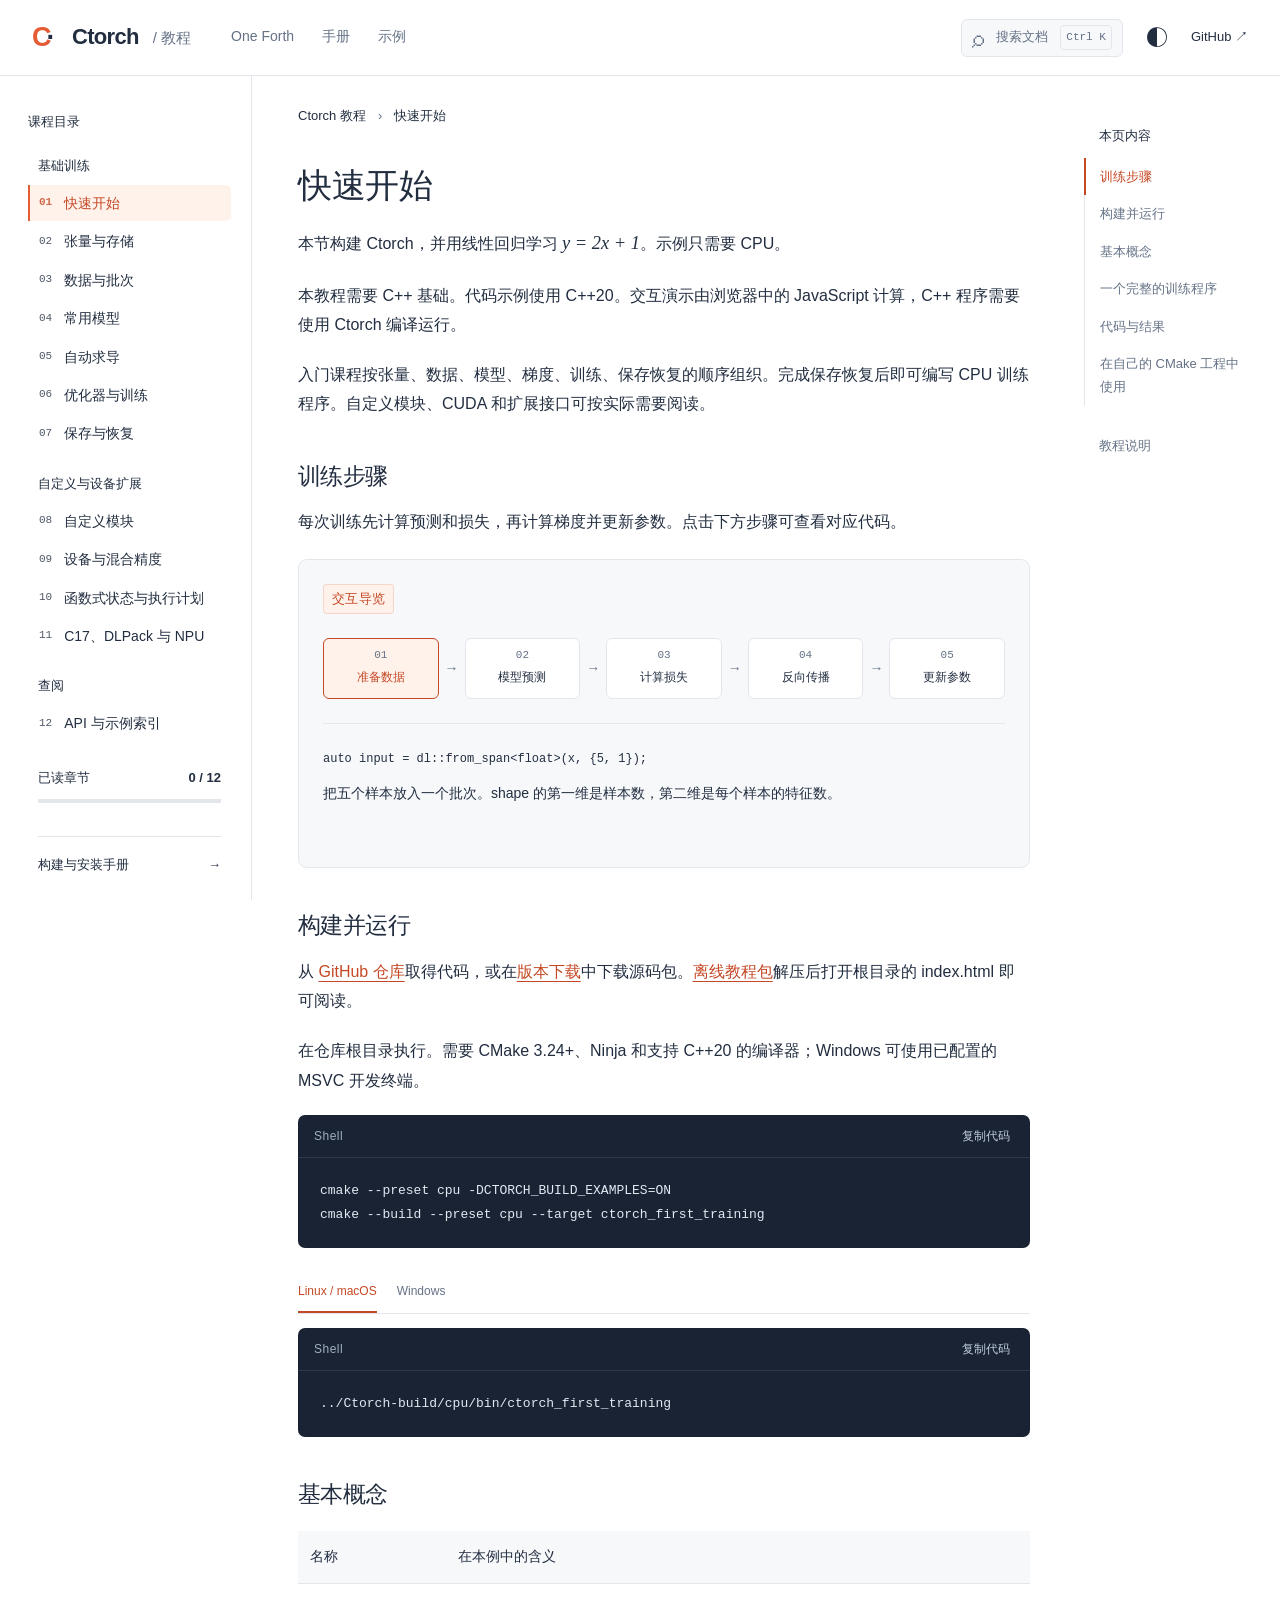
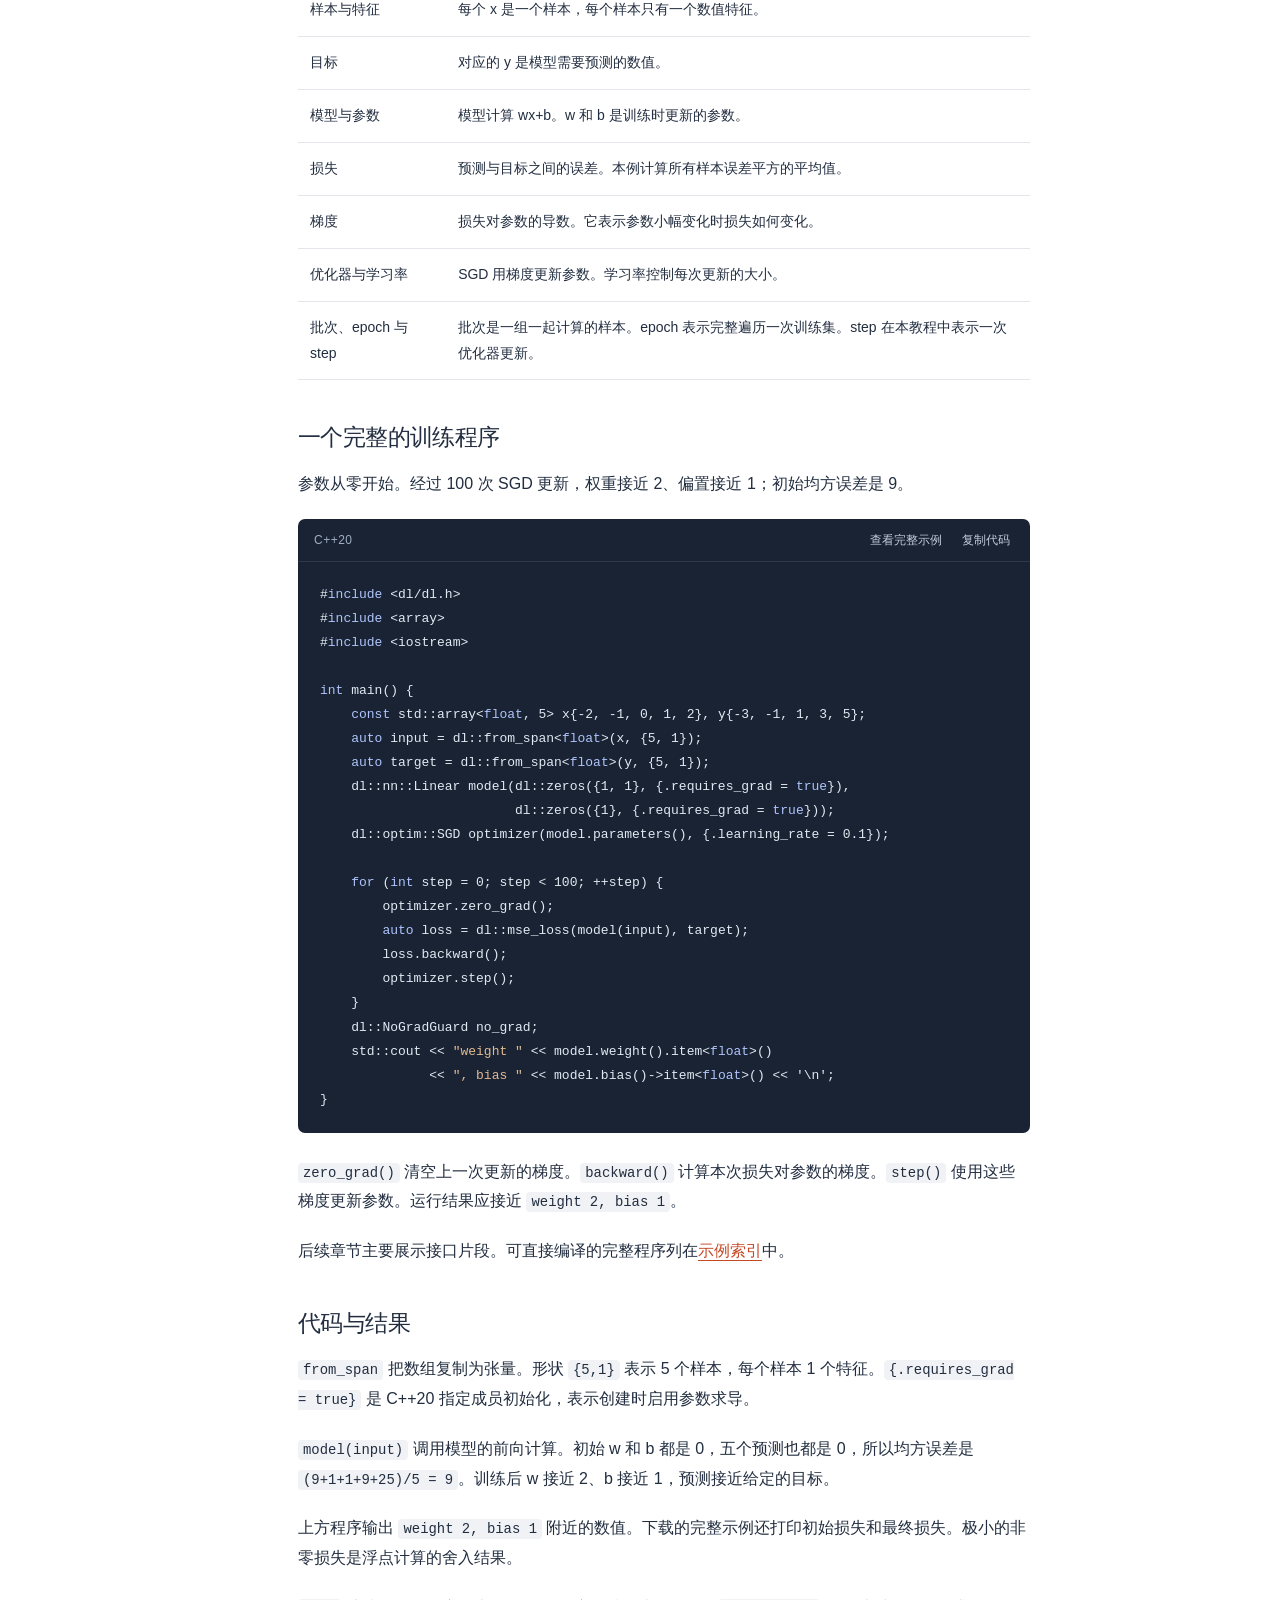
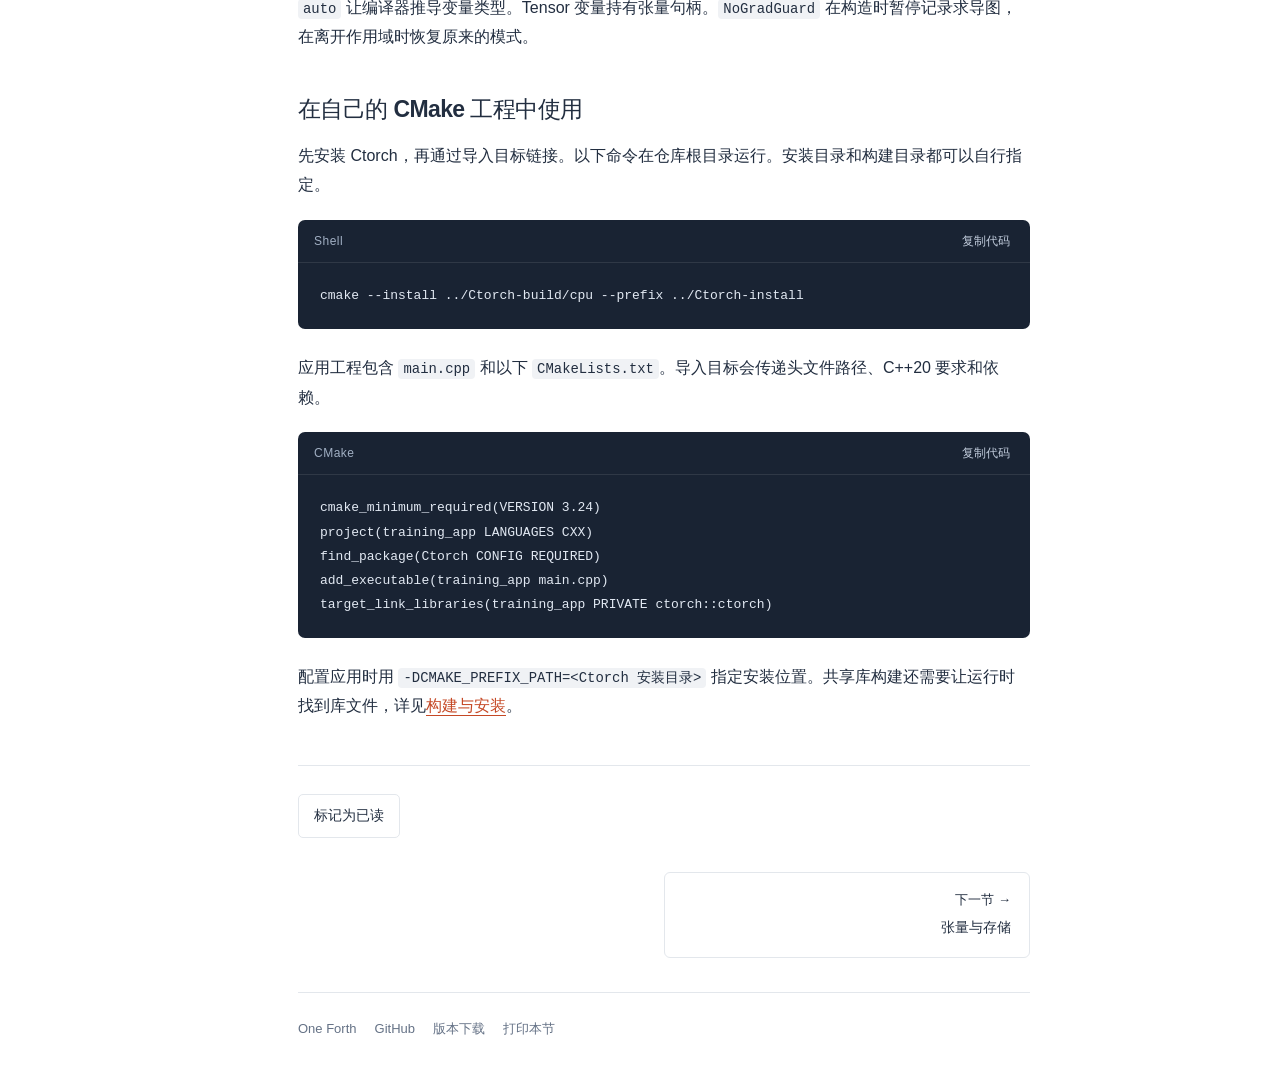
==== commit d3fb8696: "Render tutorial mathematics and publish local manuals and source pages" ====
--- a/docs/tutorial/index.html
+++ b/docs/tutorial/index.html
@@ -9,6 +9,7 @@
   <link rel="canonical" href="https://ctorch.one-forth.com/">
   <link rel="icon" href="data:,">
   <link rel="stylesheet" href="style.css">
+  <script src="interface.js" defer></script>
   <script src="tutorial.js" defer></script>
 </head>
 <body>
@@ -16,7 +17,7 @@
   <header class="site-header">
     <button class="icon-button menu-button" id="menu" aria-label="打开课程目录" aria-controls="sidebar" aria-expanded="false">☰</button>
     <a class="brand" href="#quickstart" aria-label="Ctorch 教程首页"><span class="brand-mark" aria-hidden="true">C<span>·</span></span>Ctorch<span class="brand-section"> / 教程</span></a>
-    <nav class="top-links" aria-label="文档导航"><a href="https://one-forth.com">One Forth</a><a href="../architecture.md">架构</a><a href="../../examples/README.md">示例</a></nav>
+    <nav class="top-links" aria-label="文档导航"><a href="https://one-forth.com">One Forth</a><a href="../README.md">手册</a><a href="../../examples/README.md">示例</a></nav>
     <div class="header-actions">
       <button id="search-open" class="search-trigger" aria-label="搜索教程"><span aria-hidden="true">⌕</span> <span class="search-label">搜索文档</span><kbd>Ctrl K</kbd></button>
       <button class="icon-button" id="theme" aria-label="切换深色主题" title="切换主题">◐</button>
@@ -44,7 +45,7 @@
         <a href="#reference"><span class="lesson-number">12</span>API 与示例索引<span class="done-mark"></span></a>
       </nav>
       <div class="course-progress"><span>已读章节</span><strong id="progress-text">0 / 12</strong><progress id="progress" max="12" value="0" aria-label="已读章节"></progress></div>
-      <a class="sidebar-reference" href="../build.md">构建与安装手册 <span>↗</span></a>
+      <a class="sidebar-reference" href="../build.md">构建与安装手册 <span aria-hidden="true">→</span></a>
     </aside>
     <button class="sidebar-scrim" id="scrim" aria-label="关闭课程目录" hidden></button>
     <main id="content" tabindex="-1">
@@ -52,7 +53,7 @@
 
       <article class="lesson" id="quickstart" data-title="快速开始" data-description="构建 Ctorch 并运行线性回归。">
         <h1>快速开始</h1>
-        <p class="lead">本节构建 Ctorch，并用线性回归学习 <span class="math">y = 2x + 1</span>。示例只需要 CPU。</p>
+        <p class="lead">本节构建 Ctorch，并用线性回归学习 <span class="math" data-tex="y = 2x + 1">y = 2x + 1</span>。示例只需要 CPU。</p>
         <p>本教程需要 C++ 基础。代码示例使用 C++20。交互演示由浏览器中的 JavaScript 计算，C++ 程序需要使用 Ctorch 编译运行。</p>
         <p>入门课程按张量、数据、模型、梯度、训练、保存恢复的顺序组织。完成保存恢复后即可编写 CPU 训练程序。自定义模块、CUDA 和扩展接口可按实际需要阅读。</p>
         <h2 id="quickstart-cycle">训练步骤</h2>
@@ -69,7 +70,7 @@
           <div class="workflow-detail" aria-live="polite"><code id="workflow-code">auto input = dl::from_span&lt;float&gt;(x, {5, 1});</code><p id="workflow-text">把五个样本放入一个批次。shape 的第一维是样本数，第二维是每个样本的特征数。</p></div>
         </div>
         <h2 id="quickstart-build">构建并运行</h2>
-        <p>从 <a href="https://github.com/CSZSmaf/Ctorch">GitHub 仓库</a>取得代码，或在<a href="https://github.com/CSZSmaf/Ctorch/releases/latest">版本下载</a>中下载源码包。离线教程包解压后打开根目录的 index.html 即可阅读。</p>
+        <p>从 <a href="https://github.com/CSZSmaf/Ctorch">GitHub 仓库</a>取得代码，或在<a href="https://github.com/CSZSmaf/Ctorch/releases/latest">版本下载</a>中下载源码包。<a href="https://ctorch.one-forth.com/Ctorch-tutorial.zip">离线教程包</a>解压后打开根目录的 index.html 即可阅读。</p>
         <p>在仓库根目录执行。需要 CMake 3.24+、Ninja 和支持 C++20 的编译器；Windows 可使用已配置的 MSVC 开发终端。</p>
         <pre data-language="Shell"><code>cmake --preset cpu -DCTORCH_BUILD_EXAMPLES=ON
 cmake --build --preset cpu --target ctorch_first_training</code></pre>
@@ -274,6 +275,8 @@
         <p>第一层有 8×2 个权重和 8 个偏置。第二层有 2×8 个权重和 2 个偏置，总共 42 个参数。ReLU 没有参数。加入非线性激活后，多层网络才不等价于一次线性变换。<code>dl::summary(model)</code> 可以查看模块和参数数量。</p>
         <h2 id="models-logits">分类分数、概率与损失</h2>
         <p>logits 是模型输出的类别分数，可以为负，也不要求相加等于 1。softmax 把分数转换为非负且总和为 1 的概率。argmax 返回最大分数的位置，也就是预测类别编号。</p>
+        <span class="math-display" data-display data-tex="p_i = \frac{e^{z_i}}{\sum_{j=0}^{C-1}e^{z_j}}, \qquad L = -\log p_y">pᵢ = exp(zᵢ) / Σⱼ exp(zⱼ)，L = −log(pᵧ)</span>
+        <p>C 是类别数，zᵢ 是类别 i 的分数，pᵢ 是对应概率。y 是真实类别编号，L 是单个样本的交叉熵损失。</p>
         <div class="lab">
   <div class="lab-heading"><span class="lab-tag">二分类输出</span><span>类别 0 的分数固定为 0</span></div>
   <label class="range-label" for="logit-score">类别 1 的分数 <output id="logit-value">2.0</output></label>
@@ -335,13 +338,15 @@
         <p class="lead">自动求导根据前向运算计算梯度。同一变量参与多个分支时，反向传播会把各分支的梯度相加。</p>
         <h2 id="autograd-chain">计算图与链式法则</h2>
         <p>前向计算把张量运算连接为计算图。参数通常是手动创建的叶张量，前向产生的中间张量记录自己的来源。开启求导的浮点叶张量可以通过 grad() 取得累计梯度。</p>
-        <p>如果 h=3x、L=h²，那么 dL/dh=2h、dh/dx=3，链式法则给出 dL/dx=6h=18x。x=2 时梯度为 36。多个分支使用同一个变量时，各分支的贡献再相加。</p>
+        <p>设 <span class="math" data-tex="h=3x">h=3x</span>，损失为 <span class="math" data-tex="L=h^2">L=h²</span>。链式法则把两步求导的结果相乘：</p>
+        <span class="math-display" data-display data-tex="\frac{dL}{dx} = \frac{dL}{dh}\frac{dh}{dx} = 2h \cdot 3 = 18x">dL/dx = (dL/dh)(dh/dx) = 2h × 3 = 18x</span>
+        <p>输入 x=2 时，梯度为 36。多个分支使用同一个变量时，各分支的梯度相加。</p>
         <h2 id="autograd-graph">分支梯度相加</h2>
         <div class="lab">
-          <div class="lab-heading"><span class="lab-tag">链式法则</span><span class="math">L = x² + x</span></div>
+          <div class="lab-heading"><span class="lab-tag">链式法则</span><span class="math" data-tex="L = x^2 + x">L = x² + x</span></div>
           <label class="range-label" for="gradient-x">输入 x <output id="gradient-x-value">2.0</output></label><input id="gradient-x" type="range" min="-3" max="3" step="0.1" value="2">
-          <div class="gradient-paths"><div class="math-node">x<span id="graph-x">2.0</span></div><div class="path-branches"><div>x × x <span>贡献 2x = <b id="gradient-square">4.0</b></span></div><div>x <span>贡献 1</span></div></div><div class="math-node accent">L<span id="graph-loss">6.00</span></div></div>
-          <div class="formula">dL/dx = 2x + 1 = <strong id="gradient-result">5.0</strong></div>
+          <div class="gradient-paths"><div class="math-node">x<span id="graph-x">2.0</span></div><div class="path-branches"><div><span data-tex="x \times x">x × x</span><span>贡献 <span data-tex="2x =">2x =</span> <b id="gradient-square">4.0</b></span></div><div>x <span>贡献 1</span></div></div><div class="math-node accent">L<span id="graph-loss">6.00</span></div></div>
+          <div class="formula"><span data-tex="\frac{dL}{dx} = 2x + 1 =">dL/dx = 2x + 1 =</span> <strong id="gradient-result">5.0</strong></div>
           <div class="lab-controls"><button id="backward" class="button primary">反向一次</button><button id="zero-gradient" class="button">清空梯度</button><span class="status" aria-live="polite">叶梯度 <strong id="accumulated-gradient">空</strong></span></div>
           <p class="lab-caption">每次点击代表重新前向，再执行 backward。移动 x 会开始一组新的演示；连续反向会累计叶梯度。</p>
         </div>
@@ -372,7 +377,7 @@
         <p>一次反向会消费当前计算图。需要再次反向时应重新执行前向。当前求导接口只建立一阶反向计算，不对反向过程继续构图。</p>
         <h2 id="autograd-freeze">冻结参数</h2>
         <p><code>parameter.requires_grad_(false)</code> 停止记录该参数的梯度。<code>module.requires_grad_(false)</code> 冻结整个子模块。冻结之前已有的梯度需清空。<code>eval()</code> 不会冻结参数，<code>requires_grad_</code> 也不会切换 Dropout 或 BatchNorm 的模式。</p>
-        <details class="exercise"><summary>练习：x=2 时对 L=x²+x 连续执行两次新的前向和反向，叶梯度是多少？</summary><p>第一次为 5，第二次累计为 10。两次之间调用 x.zero_grad() 后，第二次得到 5。重新前向是因为每次反向会消费对应的计算图。</p></details>
+        <details class="exercise"><summary>练习：x=2 时对 <span class="math" data-tex="L=x^2+x">L=x²+x</span> 连续执行两次新的前向和反向，叶梯度是多少？</summary><p>第一次为 5，第二次累计为 10。两次之间调用 x.zero_grad() 后，第二次得到 5。重新前向是因为每次反向会消费对应的计算图。</p></details>
       </article>
 
       <article class="lesson" id="training" data-title="优化器与训练" data-description="SGD、批次训练、评估指标、梯度累计和学习率调度。">
@@ -380,7 +385,7 @@
         <p class="lead">本节介绍参数更新、批次训练、评估指标和学习率调度。下面的线性回归演示使用快速开始中的五个样本。</p>
         <h2 id="training-lab">线性回归演示</h2>
         <div class="lab training-lab">
-          <div class="lab-heading"><span class="lab-tag">SGD 实验</span><span>ŷ = wx + b</span></div>
+          <div class="lab-heading"><span class="lab-tag">SGD 实验</span><span class="math" data-tex="\hat{y} = wx + b">ŷ = wx + b</span></div>
           <div class="training-charts"><figure><figcaption><span class="legend-dot target"></span>目标样本 <span class="legend-line"></span>当前预测</figcaption><svg id="fit-chart" viewBox="0 0 400 250" role="img" aria-label="线性回归预测与目标样本"></svg></figure><figure><figcaption>均方误差 <span class="muted">· log₁₀ 刻度</span></figcaption><svg id="loss-chart" viewBox="0 0 400 250" role="img" aria-label="每次更新后的均方误差"></svg></figure></div>
           <div class="metrics"><div><span>更新次数</span><strong id="train-step">0</strong></div><div><span>权重 w</span><strong id="train-weight">0.0000</strong></div><div><span>偏置 b</span><strong id="train-bias">0.0000</strong></div><div><span>当前 MSE</span><strong id="train-loss">9.0000</strong></div></div>
           <label class="range-label" for="learning-rate">学习率 η <output id="learning-rate-value">0.10</output></label><input id="learning-rate" type="range" min="0.01" max="0.45" step="0.01" value="0.1">
@@ -388,7 +393,13 @@
           <p class="lab-caption">这里直接计算同一个 MSE 和 SGD 公式，无动量、无权重衰减。浏览器使用 JavaScript 双精度；C++ 示例默认 FP32，舍入结果可能略有不同。</p>
         </div>
         <h2 id="training-equations">均方误差与 SGD</h2>
-        <div class="equation-card"><span>L = mean((wx + b − y)²)</span><span>∂L/∂w = 2 · mean((wx + b − y)x)</span><span>∂L/∂b = 2 · mean(wx + b − y)</span><strong>w ← w − η ∂L/∂w &nbsp;&nbsp; b ← b − η ∂L/∂b</strong></div>
+        <div class="equation-card">
+          <span class="math-display" data-display data-tex="L = \frac{1}{N}\sum_{i=1}^{N}(wx_i+b-y_i)^2">L = mean((wx + b − y)²)</span>
+          <span class="math-display" data-display data-tex="\frac{\partial L}{\partial w} = \frac{2}{N}\sum_{i=1}^{N}(wx_i+b-y_i)x_i">∂L/∂w = 2 · mean((wx + b − y)x)</span>
+          <span class="math-display" data-display data-tex="\frac{\partial L}{\partial b} = \frac{2}{N}\sum_{i=1}^{N}(wx_i+b-y_i)">∂L/∂b = 2 · mean(wx + b − y)</span>
+          <span class="math-display update-rule" data-display data-tex="w \leftarrow w-\eta\frac{\partial L}{\partial w}, \qquad b \leftarrow b-\eta\frac{\partial L}{\partial b}">w ← w − η ∂L/∂w；b ← b − η ∂L/∂b</span>
+        </div>
+        <p>N 是批次中的样本数。xᵢ 是第 i 个输入，yᵢ 是对应标签。w 是权重，b 是偏置，η 是学习率。</p>
         <p>初始梯度为 <code>dw = −8</code>、<code>db = −2</code>。学习率 0.1 时，第一次更新得到 <code>w = 0.8</code>、<code>b = 0.2</code>，更新后的 MSE 为 3.52。增大学习率后，参数可能在目标值两侧振荡。学习率过大会导致训练不收敛。</p>
         <h2 id="training-counts">训练循环的计数</h2>
         <p>数据章节的四样本示例每批读取两个样本，一轮完成两次更新。下面运行 20 轮，共完成 40 次更新。页面末尾的完整分类程序使用 64 个训练样本和 batch_size=16，一轮四次更新，20 轮共 80 次。</p>
@@ -461,7 +472,7 @@
         <p>restored step 80 表示已完成 80 次优化器更新。保存前后的验证指标相同，说明恢复后的参数用于同一验证集得到了相同结果。这个小数据集由固定规则生成，准确率 1.0 不能代表图像或文本任务的效果。</p>
         <h2 id="training-real">数据集训练示例</h2>
         <p>数据加载器负责采样顺序、批次整理与游标。训练集更新参数，验证集选择模型，测试集在选模完成后评估。优化器只在一个梯度累计窗口结束时更新。</p>
-        <div class="link-cards"><a href="../../examples/README.md"><strong>MNIST 分类 <span>↗</span></strong><p>MLP 与 CNN，完整的数据、验证和恢复入口。</p></a><a href="../../examples/byte_transformer.cpp"><strong>字节语言模型 <span>↗</span></strong><p>因果注意力、共享词表权重与下一字节预测。</p></a></div>
+        <div class="link-cards"><a href="../../examples/README.md"><strong>MNIST 分类 <span aria-hidden="true">→</span></strong><p>MLP 与 CNN，完整的数据、验证和恢复入口。</p></a><a href="../../examples/byte_transformer.cpp"><strong>字节语言模型 <span aria-hidden="true">→</span></strong><p>因果注意力、共享词表权重与下一字节预测。</p></a></div>
         <p>MNIST 与语言模型示例从指定文件读取数据。数据准备和运行参数见<a href="../../examples/README.md">示例说明</a>。</p>
       </article>
 
@@ -569,7 +580,7 @@
         <div class="lab">
           <div class="lab-heading"><span class="lab-tag">参数绑定演示</span><span>input = 3</span></div>
           <div class="binding-switch" role="group" aria-label="参数来源"><button class="selected" data-binding="module" aria-pressed="true">普通调用 <small>模型自身 weight = 2</small></button><button data-binding="functional" aria-pressed="false">函数式调用 <small>外部状态 weight = 5</small></button></div>
-          <div class="formula">3 × bound(weight) = <strong id="binding-result">6</strong></div><p id="binding-text" class="lab-caption" aria-live="polite">普通调用读取模块登记的参数。外部状态的更改保留在自己的存储中。</p>
+          <div class="formula"><span data-tex="3 \times \operatorname{bound}(\mathrm{weight}) =">3 × bound(weight) =</span> <strong id="binding-result">6</strong></div><p id="binding-text" class="lab-caption" aria-live="polite">普通调用读取模块登记的参数。外部状态的更改保留在自己的存储中。</p>
         </div>
         <pre data-language="C++"><code>Scale model;
 dl::nn::FunctionalModule functional(model);
@@ -695,11 +706,11 @@
         <p class="lead">C17 接口用于 C 程序。custom_vjp 用于自定义反向计算。DLPack 用于交换张量存储。OpenVINO 扩展用于加载 ONNX 或 IR 模型并推理。</p>
         <h2 id="extensions-c">C17 接口的拥有权</h2>
         <p><code>&lt;dl/c_api.h&gt;</code> 提供 opaque handle 和状态码。创建和运算返回拥有型句柄，调用方通过对应的 release 结束生命周期；错误信息由 <code>dl_last_error()</code> 提供。</p>
-        <div class="link-cards"><a href="../../examples/c_train.c"><strong>C17 完整训练 <span>↗</span></strong><p>创建张量、训练线性回归、保存参数并释放句柄。</p></a><a href="../../examples/c_custom_vjp.c"><strong>C17 自定义 VJP <span>↗</span></strong><p>将外部前向和梯度回调接入自动求导。</p></a></div>
+        <div class="link-cards"><a href="../../examples/c_train.c"><strong>C17 完整训练 <span aria-hidden="true">→</span></strong><p>创建张量、训练线性回归、保存参数并释放句柄。</p></a><a href="../../examples/c_custom_vjp.c"><strong>C17 自定义 VJP <span aria-hidden="true">→</span></strong><p>将外部前向和梯度回调接入自动求导。</p></a></div>
         <h2 id="extensions-external">外部计算与张量交换</h2>
         <table><thead><tr><th>目标</th><th>入口</th><th>负责的内容</th></tr></thead><tbody><tr><td>组合已有算子</td><td>普通函数 / Module</td><td>由已有算子自动连接梯度。</td></tr><tr><td>外部数值计算</td><td><code>custom_vjp</code></td><td>提供前向及输入梯度公式。</td></tr><tr><td>共享张量存储</td><td>DLPack 扩展</td><td>转交存储拥有权与设备 stream 依赖；求导由应用连接。</td></tr><tr><td>Intel NPU 推理</td><td>OpenVINO 扩展</td><td>编译静态 ONNX / IR，管理推理请求与宿主输入输出。</td></tr></tbody></table>
         <h2 id="extensions-vjp">自定义 VJP</h2>
-        <p>VJP 表示上游梯度与局部雅可比矩阵的乘积。下面为 <code>y = factor × x²</code> 提供反向公式。外部计算也可以按相同方式接入。</p>
+        <p>VJP 表示上游梯度与局部雅可比矩阵的乘积。下面为 <span class="math" data-tex="y = \mathrm{factor} \cdot x^2">y = factor × x²</span> 提供反向公式。外部计算也可以按相同方式接入。</p>
         <pre data-language="C++" data-source="../../examples/custom_vjp.cpp"><code>dl::Tensor scaled_square(const dl::Tensor&amp; input, double factor) {
     return dl::custom_vjp({input},
         [factor](dl::VjpContext&amp; context, std::span&lt;const dl::Tensor&gt; values) {
@@ -739,7 +750,7 @@
 auto output = request.output();</code></pre>
         <p>一个请求完成后再复用其输入和输出。并行推理使用不同的请求对象，<code>output_into</code> 可复用输出缓冲区。NPU 路径目前用于推理，不提供 NPU 训练或 Ctorch 模型导出器。</p>
         <h2 id="extensions-next">扩展示例与手册</h2>
-        <div class="link-cards"><a href="../extensions.md"><strong>扩展手册 <span>↗</span></strong><p>了解 VJP、DLPack 拥有权与 CUDA 交接。</p></a><a href="../npu.md"><strong>NPU 手册 <span>↗</span></strong><p>了解异步请求、缓冲复用与 OpenVINO 依赖。</p></a></div>
+        <div class="link-cards"><a href="../extensions.md"><strong>扩展手册 <span aria-hidden="true">→</span></strong><p>了解 VJP、DLPack 拥有权与 CUDA 交接。</p></a><a href="../npu.md"><strong>NPU 手册 <span aria-hidden="true">→</span></strong><p>了解异步请求、缓冲复用与 OpenVINO 依赖。</p></a></div>
         <p>扩展算子后，可使用<a href="../../tests/README.md">独立测试入口</a>比较前向结果与数值梯度。测试目标默认关闭。</p>
       </article>
 
@@ -791,7 +802,7 @@
       <nav class="lesson-pagination" aria-label="前后课程"><a id="previous" href="#quickstart"><small>上一节</small><strong>快速开始</strong></a><a id="next" href="#tensors"><small>下一节 <span>→</span></small><strong>张量与存储</strong></a></nav>
       <footer class="article-footer"><a href="https://one-forth.com">One Forth</a><a href="https://github.com/CSZSmaf/Ctorch">GitHub</a><a href="https://github.com/CSZSmaf/Ctorch/releases/latest">版本下载</a><button id="print" class="text-button">打印本节</button></footer>
     </main>
-    <aside class="toc" aria-label="本页目录"><div class="toc-title">本页内容</div><nav id="page-toc"></nav><a class="toc-source" href="https://github.com/CSZSmaf/Ctorch/tree/main/docs/tutorial">查看教程源文件 ↗</a></aside>
+    <aside class="toc" aria-label="本页目录"><div class="toc-title">本页内容</div><nav id="page-toc"></nav><a class="toc-source" href="./README.md">教程说明</a></aside>
   </div>
   <dialog id="search-dialog" aria-labelledby="search-title">
     <div class="search-top"><label id="search-title" for="search-input">搜索教程</label><button class="icon-button" id="search-close" aria-label="关闭搜索">×</button></div>
--- a/docs/tutorial/style.css
+++ b/docs/tutorial/style.css
@@ -49,7 +49,7 @@
 [hidden] { display: none !important; }
 p { margin: 12px 0 20px; }
 strong { font-weight: 650; }
-code, pre, kbd, .metrics strong, .formula, .equation-card, .state-cards strong {
+code, pre, kbd, .metrics strong, .state-cards strong {
   font-family: "Cascadia Code", "SFMono-Regular", Consolas, "Liberation Mono", monospace;
 }
 :not(pre) > code { font-size: .87em; background: var(--subtle); padding: 2px 5px; border-radius: 4px; overflow-wrap: anywhere; }
@@ -78,9 +78,9 @@
 .sidebar-title { font-size: 13px; margin-bottom: 20px; color: var(--ink); font-weight: 700; }
 .nav-group { font-weight: 650; font-size: 13px; margin: 20px 0 7px 10px; }
 .nav-group:first-child { margin-top: 0; }
-#lesson-nav a { display: flex; gap: 12px; align-items: center; border-left: 2px solid transparent; border-radius: 0 5px 5px 0; padding: 7px 9px; font-size: 14px; color: var(--ink); text-decoration: none; line-height: 1.6; margin: 2px 0; }
-#lesson-nav a:hover { background: var(--surface); color: var(--ink); }
-#lesson-nav a[aria-current="page"] { background: var(--accent-soft); border-left-color: var(--accent-bright); color: var(--accent); font-weight: 600; }
+:is(#lesson-nav, #document-nav) a { display: flex; gap: 12px; align-items: center; border-left: 2px solid transparent; border-radius: 0 5px 5px 0; padding: 7px 9px; font-size: 14px; color: var(--ink); text-decoration: none; line-height: 1.6; margin: 2px 0; }
+:is(#lesson-nav, #document-nav) a:hover { background: var(--surface); color: var(--ink); }
+:is(#lesson-nav, #document-nav) a[aria-current="page"] { background: var(--accent-soft); border-left-color: var(--accent-bright); color: var(--accent); font-weight: 600; }
 .lesson-number { font-family: Consolas, monospace; font-size: 11px; opacity: .8; }
 .done-mark { margin-left: auto; color: var(--green); }
 .course-progress { display: flex; flex-wrap: wrap; justify-content: space-between; margin: 24px 10px; font-size: 13px; color: var(--ink); }
@@ -157,7 +157,7 @@
 .math-node.accent { border-color: var(--accent); color: var(--accent); }
 .path-branches { flex: 1; max-width: 280px; }
 .path-branches > div { padding: 12px 0; border-bottom: 1px solid var(--line); display: flex; justify-content: space-between; gap: 10px; font-family: Consolas, monospace; }
-.path-branches span { font-size: 14px; color: var(--ink); }
+.path-branches > div > span { font-size: 14px; color: var(--ink); }
 .formula { text-align: center; padding: 15px 0; font-size: 17px; }
 .formula strong { color: var(--accent); font-size: 24px; }
 .training-charts { display: grid; grid-template-columns: 1fr 1fr; gap: 22px; }
@@ -176,8 +176,8 @@
 .metrics span { font-size: 14px; color: var(--ink); display: block; }
 .metrics strong { display: block; font-size: 20px; font-weight: 500; margin-top: 3px; }
 .metrics.two { grid-template-columns: 1fr 1fr; text-align: center; margin-bottom: 0; }
-.equation-card { display: grid; gap: 12px; padding: 22px; background: var(--surface); border-radius: 7px; font-size: 13px; overflow-x: auto; }
-.equation-card strong { border-top: 1px solid var(--line); padding-top: 14px; color: var(--accent); font-weight: 500; }
+.equation-card { display: grid; gap: 12px; padding: 22px; background: var(--surface); border-radius: 7px; font-size: 16px; overflow-x: auto; }
+.equation-card > .update-rule { border-top: 1px solid var(--line); padding-top: 14px; color: var(--accent); font-weight: 500; }
 .probability-bars { display: grid; grid-template-columns: auto minmax(0, 1fr) 64px; align-items: center; gap: 12px; margin: 24px 0; }
 .probability-bars progress { width: 100%; height: 14px; appearance: none; background: var(--line); border: 0; }
 .probability-bars output { text-align: right; font-family: Consolas, monospace; }
@@ -296,7 +296,7 @@
   .gradient-paths { gap: 10px; }
   .math-node { min-width: 48px; padding: 8px; }
   .path-branches > div { font-size: 12px; }
-  .path-branches span { font-size: 14px; }
+  .path-branches > div > span { font-size: 14px; }
   .link-cards { grid-template-columns: 1fr; }
   .state-cards { grid-template-columns: 1fr; gap: 12px; }
   .state-cards code { font-size: 12px; }
@@ -318,7 +318,7 @@
   pre { font-size: 13px; padding: 18px; }
 }
 @media (prefers-reduced-motion: no-preference) {
-  .button, .workflow button, #lesson-nav a { transition: background .15s, border-color .15s; }
+  .button, .workflow button, :is(#lesson-nav, #document-nav) a { transition: background .15s, border-color .15s; }
 }
 @media print {
   .site-header, .sidebar, .toc, .breadcrumb, .lesson-completion, .lesson-pagination, .article-footer, .lab-controls, .code-toolbar, .tabs, .toast, .noscript { display: none !important; }
@@ -329,3 +329,14 @@
   .lab, pre, table { break-inside: avoid; }
   a { color: inherit; }
 }
+
+/* 数学公式沿用数学字体；长公式与源文件在各自容器中横向滚动。 */
+.katex { font-size: 1.08em; }
+.math-display { display: block; overflow-x: auto; overflow-y: hidden; }
+.math-display .katex-display { margin: .5em 0; text-align: left; }
+.formula strong { font-family: KaTeX_Main, "Times New Roman", serif; font-weight: 400; }
+.reader h1 { overflow-wrap: anywhere; }
+.reader pre { margin-bottom: 28px; }
+.reader .code-toolbar + pre { margin-top: 0; }
+.reader article { padding-bottom: 28px; }
+#page-toc .toc-depth-3 { padding-left: 26px; }
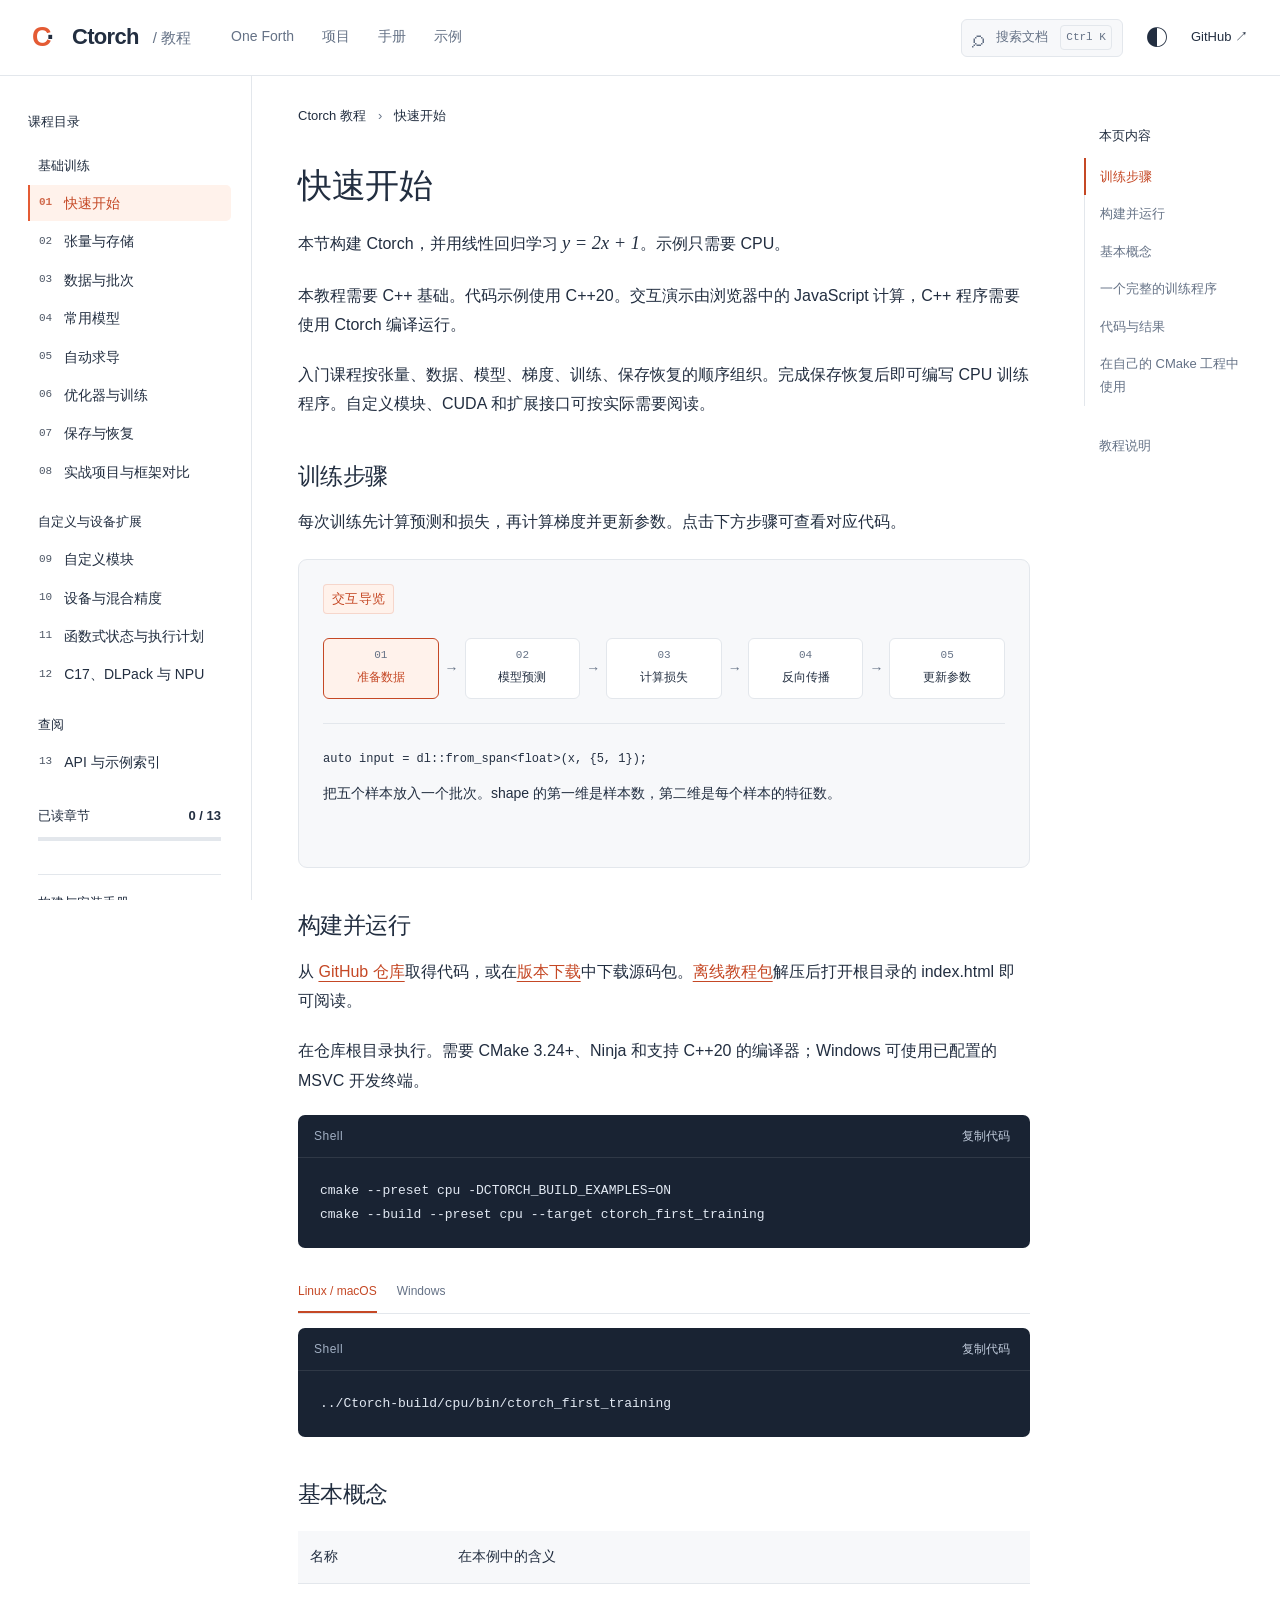
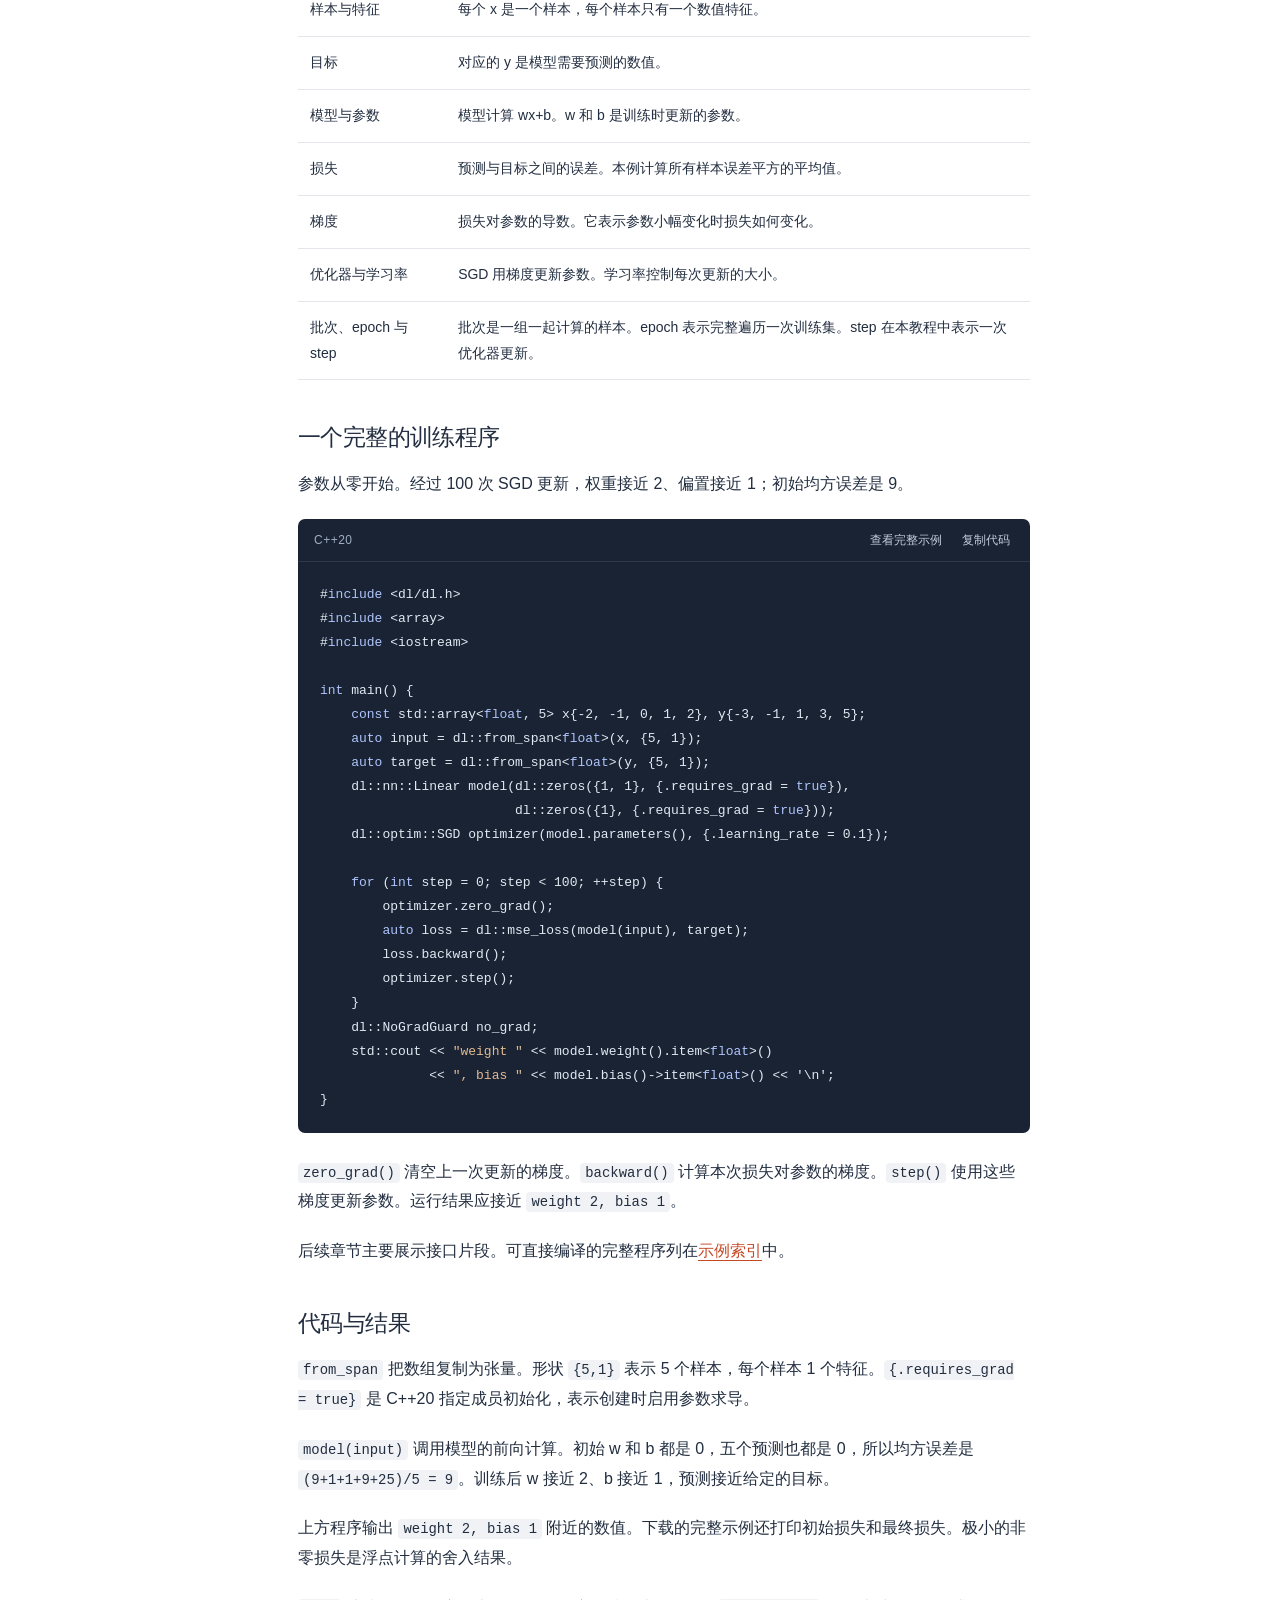
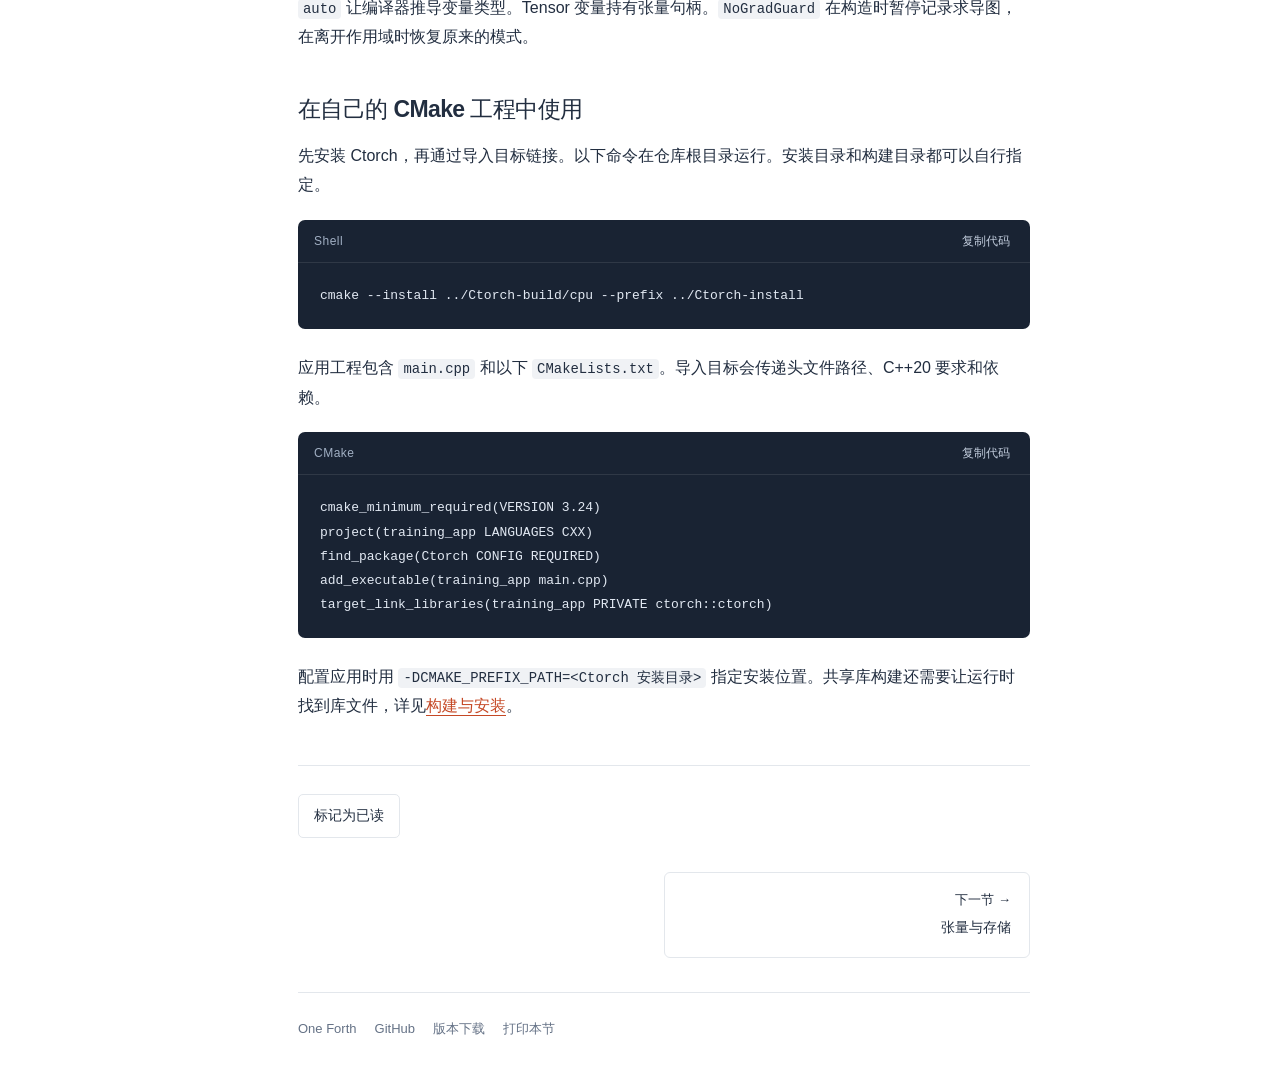
==== commit 4fdb3da7: "Add practical model projects and measured framework comparisons" ====
--- a/docs/tutorial/index.html
+++ b/docs/tutorial/index.html
@@ -17,7 +17,7 @@
   <header class="site-header">
     <button class="icon-button menu-button" id="menu" aria-label="打开课程目录" aria-controls="sidebar" aria-expanded="false">☰</button>
     <a class="brand" href="#quickstart" aria-label="Ctorch 教程首页"><span class="brand-mark" aria-hidden="true">C<span>·</span></span>Ctorch<span class="brand-section"> / 教程</span></a>
-    <nav class="top-links" aria-label="文档导航"><a href="https://one-forth.com">One Forth</a><a href="../README.md">手册</a><a href="../../examples/README.md">示例</a></nav>
+    <nav class="top-links" aria-label="文档导航"><a href="https://one-forth.com">One Forth</a><a href="../projects/README.md">项目</a><a href="../README.md">手册</a><a href="../../examples/README.md">示例</a></nav>
     <div class="header-actions">
       <button id="search-open" class="search-trigger" aria-label="搜索教程"><span aria-hidden="true">⌕</span> <span class="search-label">搜索文档</span><kbd>Ctrl K</kbd></button>
       <button class="icon-button" id="theme" aria-label="切换深色主题" title="切换主题">◐</button>
@@ -36,15 +36,16 @@
         <a href="#autograd"><span class="lesson-number">05</span>自动求导<span class="done-mark"></span></a>
         <a href="#training"><span class="lesson-number">06</span>优化器与训练<span class="done-mark"></span></a>
         <a href="#state"><span class="lesson-number">07</span>保存与恢复<span class="done-mark"></span></a>
+        <a href="#projects"><span class="lesson-number">08</span>实战项目与框架对比<span class="done-mark"></span></a>
         <div class="nav-group">自定义与设备扩展</div>
-        <a href="#modules"><span class="lesson-number">08</span>自定义模块<span class="done-mark"></span></a>
-        <a href="#precision"><span class="lesson-number">09</span>设备与混合精度<span class="done-mark"></span></a>
-        <a href="#execution"><span class="lesson-number">10</span>函数式状态与执行计划<span class="done-mark"></span></a>
-        <a href="#extensions"><span class="lesson-number">11</span>C17、DLPack 与 NPU<span class="done-mark"></span></a>
+        <a href="#modules"><span class="lesson-number">09</span>自定义模块<span class="done-mark"></span></a>
+        <a href="#precision"><span class="lesson-number">10</span>设备与混合精度<span class="done-mark"></span></a>
+        <a href="#execution"><span class="lesson-number">11</span>函数式状态与执行计划<span class="done-mark"></span></a>
+        <a href="#extensions"><span class="lesson-number">12</span>C17、DLPack 与 NPU<span class="done-mark"></span></a>
         <div class="nav-group">查阅</div>
-        <a href="#reference"><span class="lesson-number">12</span>API 与示例索引<span class="done-mark"></span></a>
+        <a href="#reference"><span class="lesson-number">13</span>API 与示例索引<span class="done-mark"></span></a>
       </nav>
-      <div class="course-progress"><span>已读章节</span><strong id="progress-text">0 / 12</strong><progress id="progress" max="12" value="0" aria-label="已读章节"></progress></div>
+      <div class="course-progress"><span>已读章节</span><strong id="progress-text">0 / 13</strong><progress id="progress" max="13" value="0" aria-label="已读章节"></progress></div>
       <a class="sidebar-reference" href="../build.md">构建与安装手册 <span aria-hidden="true">→</span></a>
     </aside>
     <button class="sidebar-scrim" id="scrim" aria-label="关闭课程目录" hidden></button>
@@ -365,7 +366,7 @@
         <pre data-language="C++"><code>model.eval();
 dl::NoGradGuard no_grad;
 auto prediction = model(input);</code></pre>
-        <div class="note"><strong>一次更新的梯度边界</strong><p>普通训练在每次更新前清空梯度。微批训练则先累计多个前向的加权损失梯度，再执行一次更新。Ctorch 当前提供一阶反向求导。</p></div>
+        <p>普通训练在每次更新前清空梯度。微批训练先累计多个前向的加权损失梯度，再执行一次更新。</p>
 
         <h2 id="autograd-grad">直接返回梯度</h2>
         <pre data-language="C++"><code>auto x = dl::full({3}, 2.0, {.requires_grad = true});
@@ -469,7 +470,7 @@
         <pre data-language="输出"><code>epoch 20, loss 0.027944, accuracy 1.000000
 restored step 80, loss 0.027944, accuracy 1.000000
 prediction 1, class 1 probability 0.999995</code></pre>
-        <p>restored step 80 表示已完成 80 次优化器更新。保存前后的验证指标相同，说明恢复后的参数用于同一验证集得到了相同结果。这个小数据集由固定规则生成，准确率 1.0 不能代表图像或文本任务的效果。</p>
+        <p>restored step 80 表示已完成 80 次优化器更新。保存前后的验证指标相同。accuracy 1.0 表示本例的 25 个验证样本全部分类正确。</p>
         <h2 id="training-real">数据集训练示例</h2>
         <p>数据加载器负责采样顺序、批次整理与游标。训练集更新参数，验证集选择模型，测试集在选模完成后评估。优化器只在一个梯度累计窗口结束时更新。</p>
         <div class="link-cards"><a href="../../examples/README.md"><strong>MNIST 分类 <span aria-hidden="true">→</span></strong><p>MLP 与 CNN，完整的数据、验证和恢复入口。</p></a><a href="../../examples/byte_transformer.cpp"><strong>字节语言模型 <span aria-hidden="true">→</span></strong><p>因果注意力、共享词表权重与下一字节预测。</p></a></div>
@@ -558,6 +559,24 @@
         <p>这里的 model、optimizer、loader、scheduler 和 progress 都是恢复后的对象。循环应放在求导开启的作用域中。若在一轮中间保存，则先用 next 完成剩余批次，再 reset 开始下一轮，不能套用上面每轮先 reset 的写法。</p>
       </article>
 
+      <article class="lesson" id="projects" data-title="实战项目与框架对比" data-description="用 MNIST、CIFAR-10 和 Shakespeare 数据训练完整模型，比较三个框架的结果。">
+        <h1>实战项目与框架对比</h1>
+        <p class="lead">这些项目提供完整的 C++ 训练程序、数据下载方法、模型说明和实际运行结果。</p>
+        <h2 id="projects-classic">经典分类项目</h2>
+        <div class="link-cards">
+          <a href="../projects/mnist.md#mlp"><strong>MNIST MLP <span aria-hidden="true">→</span></strong><p>从数据读取到手写数字预测，运行第一个完整分类项目。</p></a>
+          <a href="../projects/mnist.md#lenet"><strong>MNIST LeNet <span aria-hidden="true">→</span></strong><p>使用卷积和池化，计算每一层的特征尺寸。</p></a>
+        </div>
+        <h2 id="projects-larger">残差网络与语言模型</h2>
+        <div class="link-cards">
+          <a href="../projects/resnet.md"><strong>CIFAR-10 ResNet-20 <span aria-hidden="true">→</span></strong><p>组合残差模块和 BatchNorm，训练彩色图像分类器。</p></a>
+          <a href="../projects/transformer.md"><strong>Shakespeare Transformer <span aria-hidden="true">→</span></strong><p>训练四层因果 Transformer，从给定前缀生成文本。</p></a>
+        </div>
+        <h2 id="projects-comparison">比较训练结果和计算结果</h2>
+        <p><a href="../projects/comparison.md">框架结果对比</a>使用相同初始权重和样本顺序，对比 Ctorch、PyTorch、TensorFlow 的 MLP 训练结果。四种网络另外使用相同权重和输入比较输出、参数梯度、SGD 更新与 CPU 前向耗时。</p>
+        <p><a href="../projects/README.md">项目准备与代码组织</a>说明构建、数据下载、输出文件和恢复训练的方法。</p>
+      </article>
+
       <article class="lesson" id="modules" data-title="自定义模块" data-description="登记参数，用 bound 让自定义层兼容普通与函数式调用。">
         <h1>自定义模块</h1>
         <p class="lead">自定义模块继承 Module 或 UnaryModule，登记参数并实现前向计算。下面的 Scale 层只有一个可学习参数。</p>
@@ -680,7 +699,7 @@
           <div class="lab-heading"><span class="lab-tag">执行计划示意</span><label class="check-label"><input type="checkbox" id="fusion" checked>启用逐元素融合</label></div>
           <div class="plan-flow"><div class="plan-inputs"><code>x</code><code>bias</code></div><span>→</span><div id="plan-operations" class="plan-operations"><span class="operation fused">Add + ReLU</span></div><span>→</span><code>output</code></div>
           <div class="metrics two"><div><span>计划操作数</span><strong id="plan-steps">1</strong></div><div><span>融合次数</span><strong id="plan-fusions">1</strong></div></div>
-          <p class="lab-caption">示意范围是相邻、单一消费者的 add → ReLU。融合减少一次调度及中间张量；这里展示结构，不测量运行速度。</p>
+          <p class="lab-caption">当 add 的结果仅供相邻的 ReLU 使用时，两次运算可以合并为一次，减少一次调度和一个中间张量。</p>
         </div>
         <pre data-language="C++" data-source="../../examples/execution_plan.cpp"><code>dl::plan::Graph graph;
 auto x = graph.input(dl::tensor_spec(input), "input");
@@ -693,7 +712,7 @@
 auto outputs = workspace({input, bias});</code></pre>
         <h2 id="execution-scope">何时使用固定计划</h2>
         <p>输入规格和执行路径稳定时，计划复用宿主调度结构与工作区。每次调用重新绑定输入和参数，新的求导图仍然在本次调用中建立。不同规格或路径对应新的计划。</p>
-        <p>运行时缓冲由实际持有者决定生命周期；长期保存输出会增加存活存储。计划不是通用 JIT，也不会把任意 C++ 控制流自动转换成图。多输出、激活重算与函数式组合见<a href="../execution.md">执行手册</a>。</p>
+        <p>输出张量和反向计算使用的中间值会保留其存储，释放这些引用后存储才可复用。图中的运算需要通过 <code>Graph</code> 接口逐项登记。多输出、激活重算与函数式组合见<a href="../execution.md">执行手册</a>。</p>
         <h2 id="execution-checkpoint">激活重算</h2>
         <pre data-language="C++"><code>auto features = dl::checkpoint({input, weight, bias}, [](auto values) {
     return dl::relu(dl::matmul(values[0], values[1]) + values[2]);
@@ -724,7 +743,7 @@
             return result;
         });
 }</code></pre>
-        <p>反向返回的每项对应一个输入，形状、类型和设备与该输入匹配。通过 save_for_backward 保留反向需要的值。前向与梯度公式需要一起验证，见 <a href="../../tests/README.md">tests</a>。</p>
+        <p>反向返回的每项对应一个输入，形状和设备与该输入相同。梯度使用输入的累积类型：f16、bf16 和 f32 使用 f32，f64 使用 f64。通过 <code>save_for_backward</code> 保留反向需要的值。前向与梯度的检查方法见<a href="../../tests/README.md">测试说明</a>。</p>
         <h2 id="extensions-dlpack">DLPack 存储交接</h2>
         <p>DLPack 扩展通过托管描述符共享张量存储。导入会消费描述符的拥有权，后续由接收方触发释放；已经消费的描述符不能再次转交。共享存储不等于共享求导图，跨框架反向需要 custom_vjp。</p>
         <p>CUDA 交接还需要建立生产方与消费方 stream 的依赖。具体导入、导出与同步步骤见<a href="../extensions.md">扩展手册</a>以及 <a href="../../examples/dlpack_vjp.cpp">dlpack_vjp.cpp</a>。</p>
@@ -748,7 +767,7 @@
 // 此处可以准备下一次请求所需的数据。
 request.wait();
 auto output = request.output();</code></pre>
-        <p>一个请求完成后再复用其输入和输出。并行推理使用不同的请求对象，<code>output_into</code> 可复用输出缓冲区。NPU 路径目前用于推理，不提供 NPU 训练或 Ctorch 模型导出器。</p>
+        <p>一个请求完成后再复用其输入和输出。并行推理使用不同的请求对象，<code>output_into</code> 可复用输出缓冲区。</p>
         <h2 id="extensions-next">扩展示例与手册</h2>
         <div class="link-cards"><a href="../extensions.md"><strong>扩展手册 <span aria-hidden="true">→</span></strong><p>了解 VJP、DLPack 拥有权与 CUDA 交接。</p></a><a href="../npu.md"><strong>NPU 手册 <span aria-hidden="true">→</span></strong><p>了解异步请求、缓冲复用与 OpenVINO 依赖。</p></a></div>
         <p>扩展算子后，可使用<a href="../../tests/README.md">独立测试入口</a>比较前向结果与数值梯度。测试目标默认关闭。</p>
--- a/docs/tutorial/style.css
+++ b/docs/tutorial/style.css
@@ -340,3 +340,8 @@
 .reader .code-toolbar + pre { margin-top: 0; }
 .reader article { padding-bottom: 28px; }
 #page-toc .toc-depth-3 { padding-left: 26px; }
+.comparison-chart { width: 100%; display: block; margin: 20px 0; }
+.comparison-controls { display: flex; align-items: center; flex-wrap: wrap; gap: 12px; }
+.comparison-controls select { color: var(--ink); background: var(--paper); border: 1px solid var(--line); padding: 6px 10px; border-radius: 5px; }
+.comparison-key { display: flex; flex-wrap: wrap; gap: 18px; }
+.comparison-key span::before { content: ""; display: inline-block; width: 14px; height: 3px; background: var(--curve-color); margin-right: 7px; vertical-align: middle; }
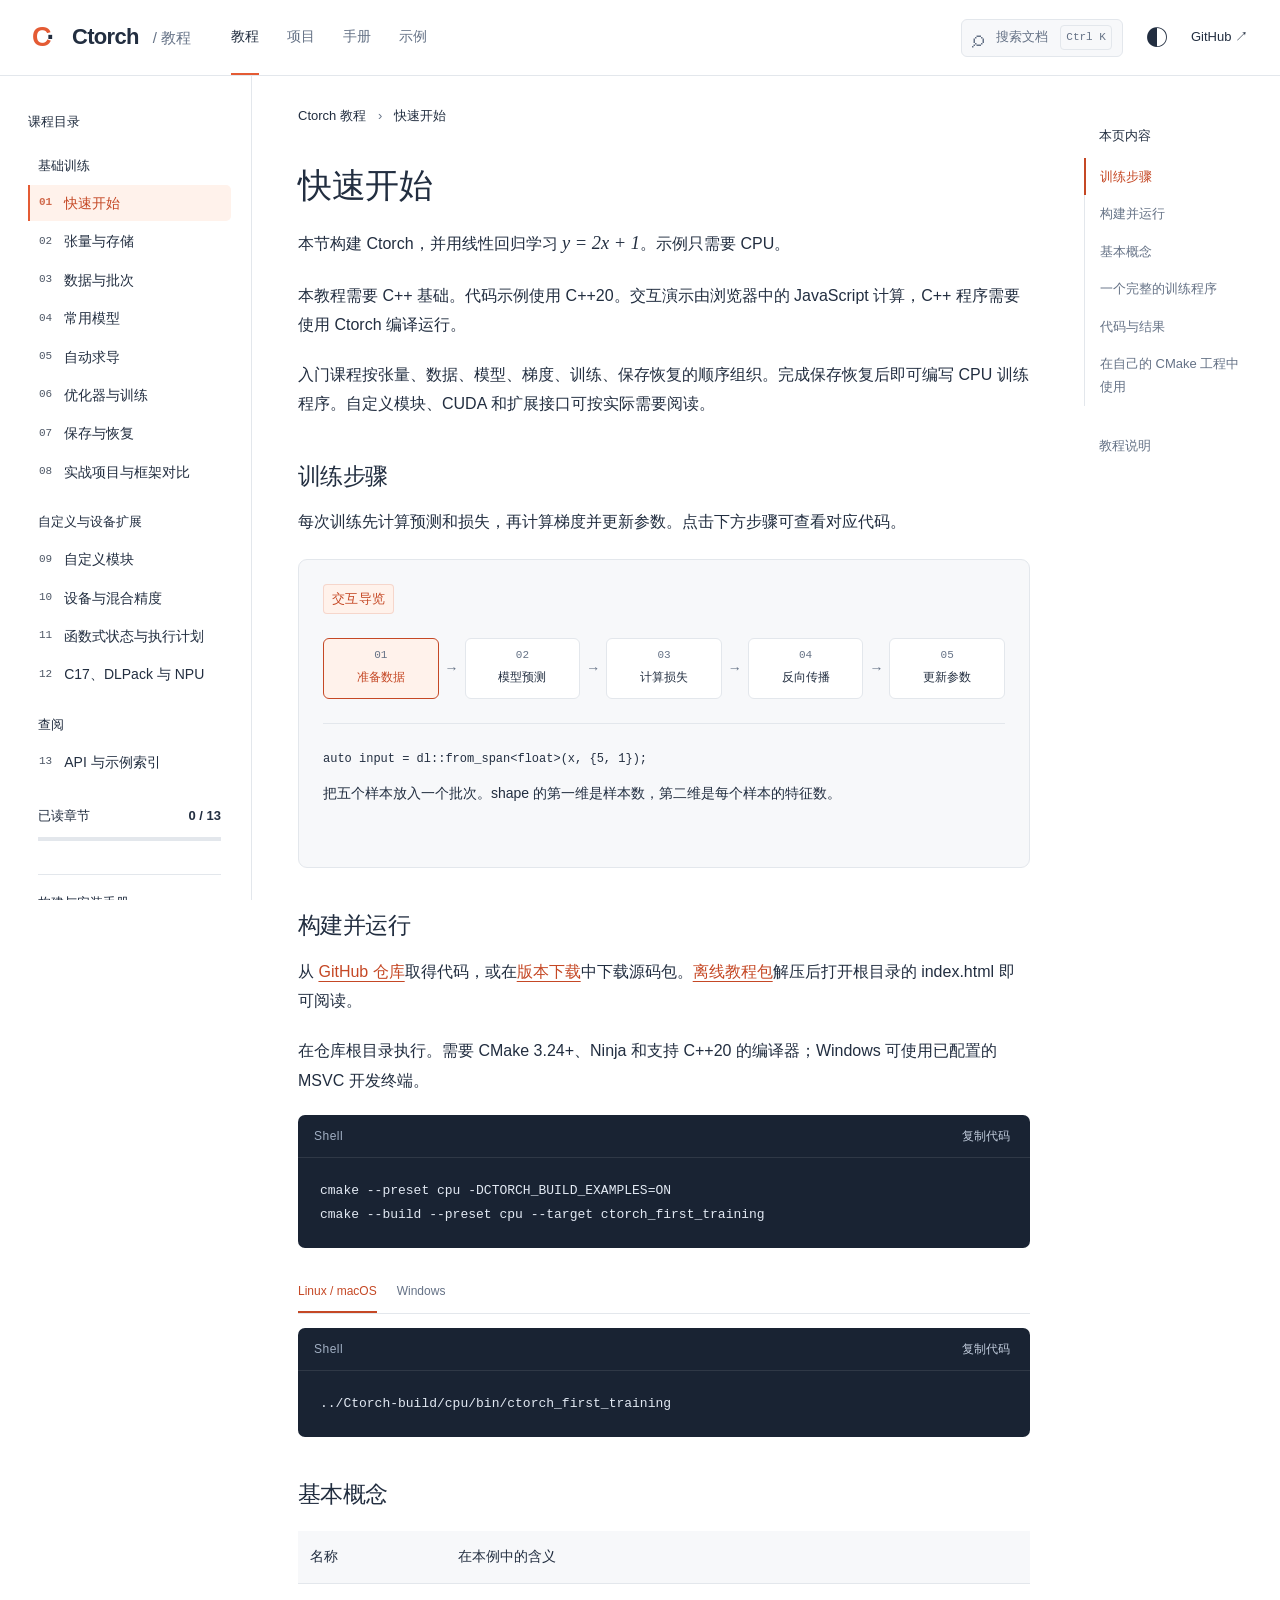
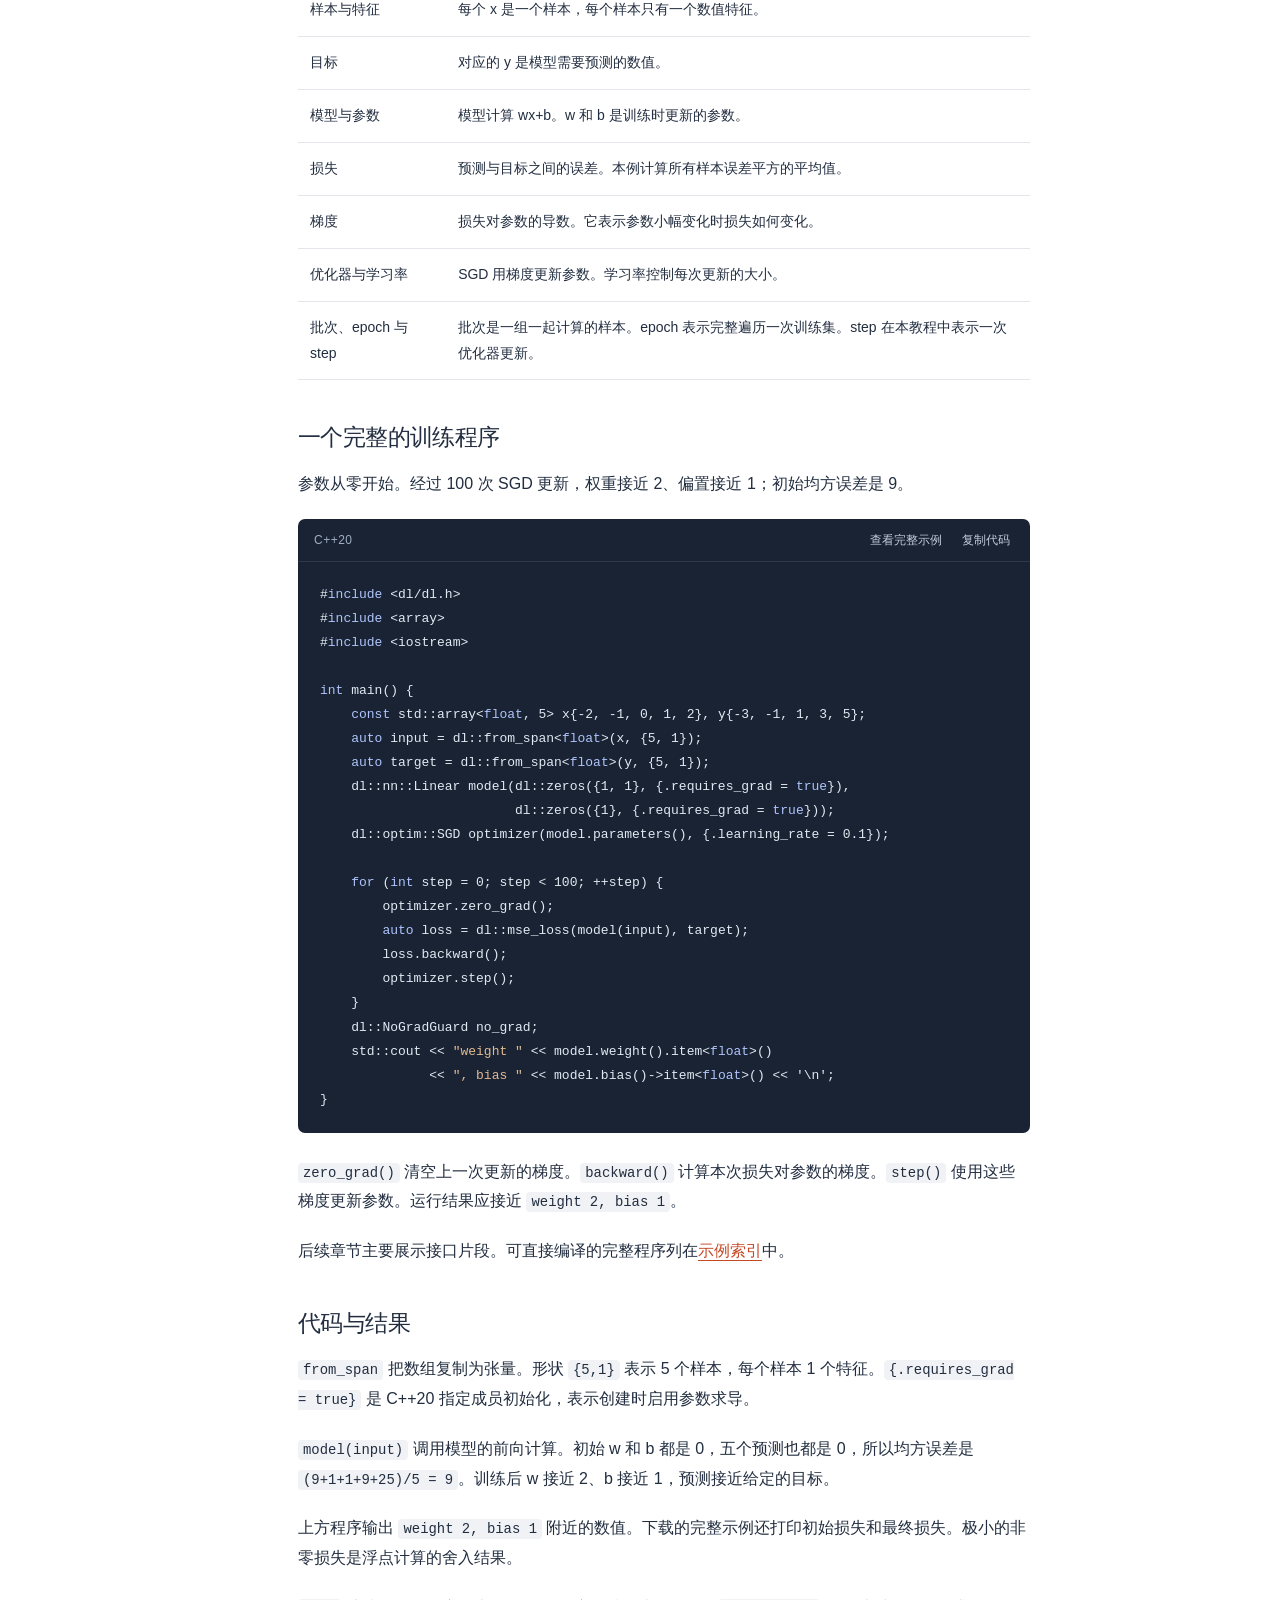
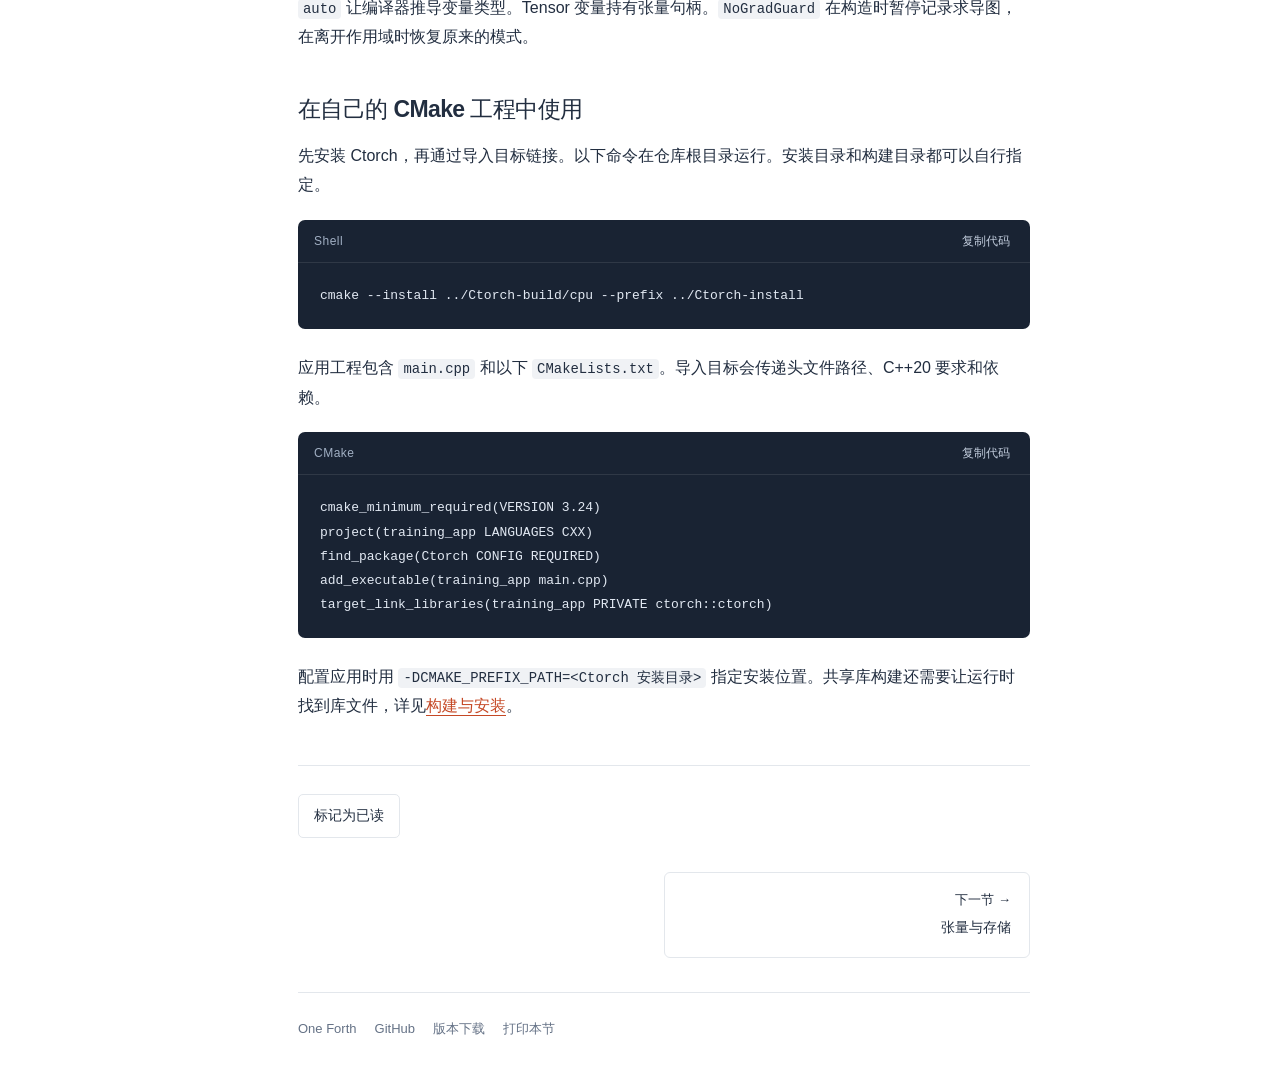
==== commit 139a8b63: "Separate documentation sections and simplify comparison introduction" ====
--- a/docs/tutorial/index.html
+++ b/docs/tutorial/index.html
@@ -17,7 +17,7 @@
   <header class="site-header">
     <button class="icon-button menu-button" id="menu" aria-label="打开课程目录" aria-controls="sidebar" aria-expanded="false">☰</button>
     <a class="brand" href="#quickstart" aria-label="Ctorch 教程首页"><span class="brand-mark" aria-hidden="true">C<span>·</span></span>Ctorch<span class="brand-section"> / 教程</span></a>
-    <nav class="top-links" aria-label="文档导航"><a href="https://one-forth.com">One Forth</a><a href="../projects/README.md">项目</a><a href="../README.md">手册</a><a href="../../examples/README.md">示例</a></nav>
+    <nav class="top-links" aria-label="文档导航"><a href="#quickstart" class="current" aria-current="true">教程</a><a href="../projects/README.md">项目</a><a href="../README.md">手册</a><a href="../../examples/README.md">示例</a></nav>
     <div class="header-actions">
       <button id="search-open" class="search-trigger" aria-label="搜索教程"><span aria-hidden="true">⌕</span> <span class="search-label">搜索文档</span><kbd>Ctrl K</kbd></button>
       <button class="icon-button" id="theme" aria-label="切换深色主题" title="切换主题">◐</button>
@@ -26,6 +26,7 @@
   </header>
   <div class="page-shell">
     <aside class="sidebar" id="sidebar" aria-label="课程目录">
+      <nav class="section-nav" aria-label="栏目导航"><a href="#quickstart" class="current" aria-current="true">教程</a><a href="../projects/README.md">项目</a><a href="../README.md">手册</a><a href="../../examples/README.md">示例</a></nav>
       <div class="sidebar-title">课程目录</div>
       <nav id="lesson-nav">
         <div class="nav-group">基础训练</div>
--- a/docs/tutorial/style.css
+++ b/docs/tutorial/style.css
@@ -66,6 +66,7 @@
 .top-links { display: flex; gap: 28px; height: 100%; align-items: center; }
 .top-links a { color: var(--muted); text-decoration: none; font-size: 14px; height: 100%; display: flex; align-items: center; border-bottom: 2px solid transparent; }
 .top-links a.current { color: var(--ink); border-color: var(--accent-bright); }
+.section-nav { display: none; }
 .header-actions { display: flex; align-items: center; gap: 18px; margin-left: auto; }
 .search-trigger { background: var(--surface); border: 1px solid var(--line); border-radius: 6px; padding: 5px 10px; display: flex; align-items: center; gap: 12px; color: var(--muted); font-size: 13px; }
 .search-trigger > span:first-child { font-size: 24px; line-height: 26px; }
@@ -257,6 +258,9 @@
   .brand { font-size: 20px; }
   .brand-section { font-size: 13px; margin-left: 0; }
   .top-links { display: none; }
+  .section-nav { display: grid; grid-template-columns: repeat(4, 1fr); gap: 4px; margin-bottom: 24px; padding-bottom: 16px; border-bottom: 1px solid var(--line); }
+  .section-nav a { color: var(--ink); text-decoration: none; font-size: 14px; text-align: center; padding: 6px 0; border-radius: 4px; }
+  .section-nav a.current { color: var(--accent); background: var(--accent-soft); font-weight: 600; }
   .header-actions { gap: 12px; }
   .search-trigger { background: none; border: 0; padding: 0 4px; }
   .search-label, .search-trigger kbd { display: none; }
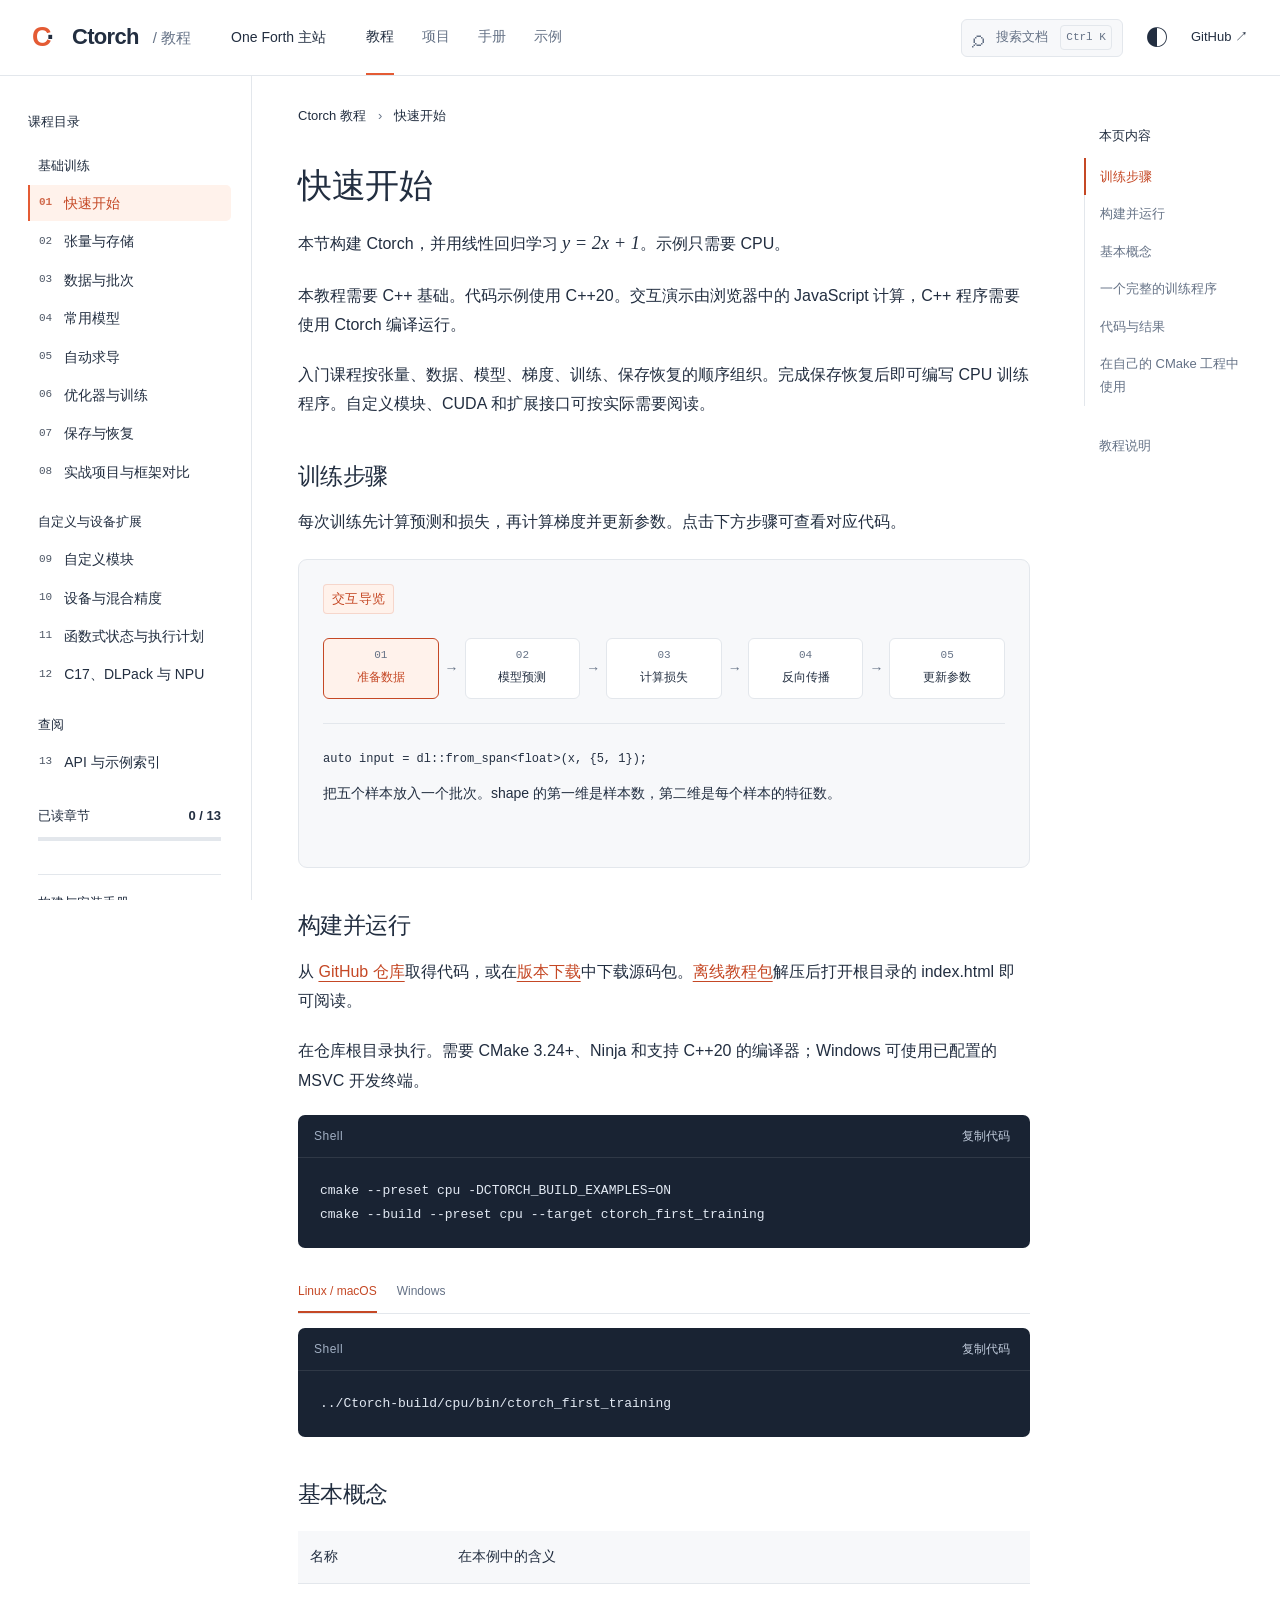
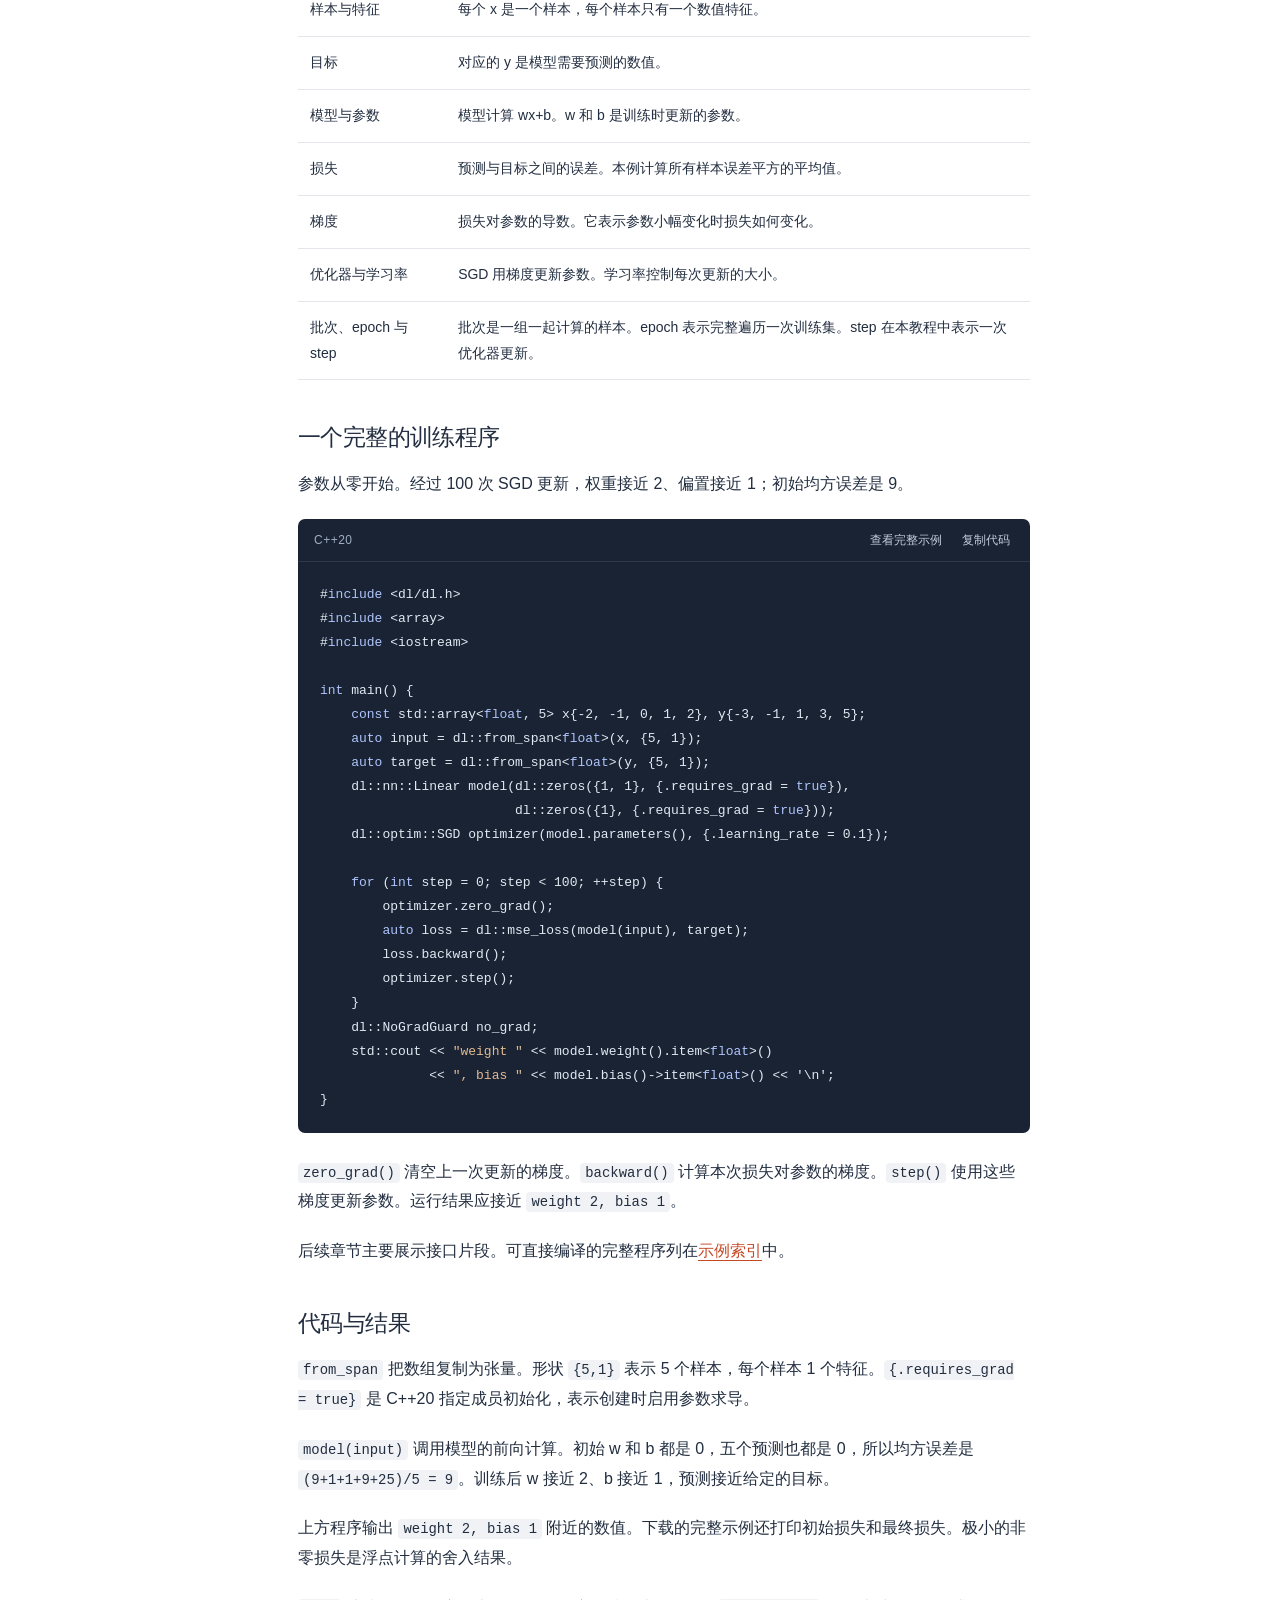
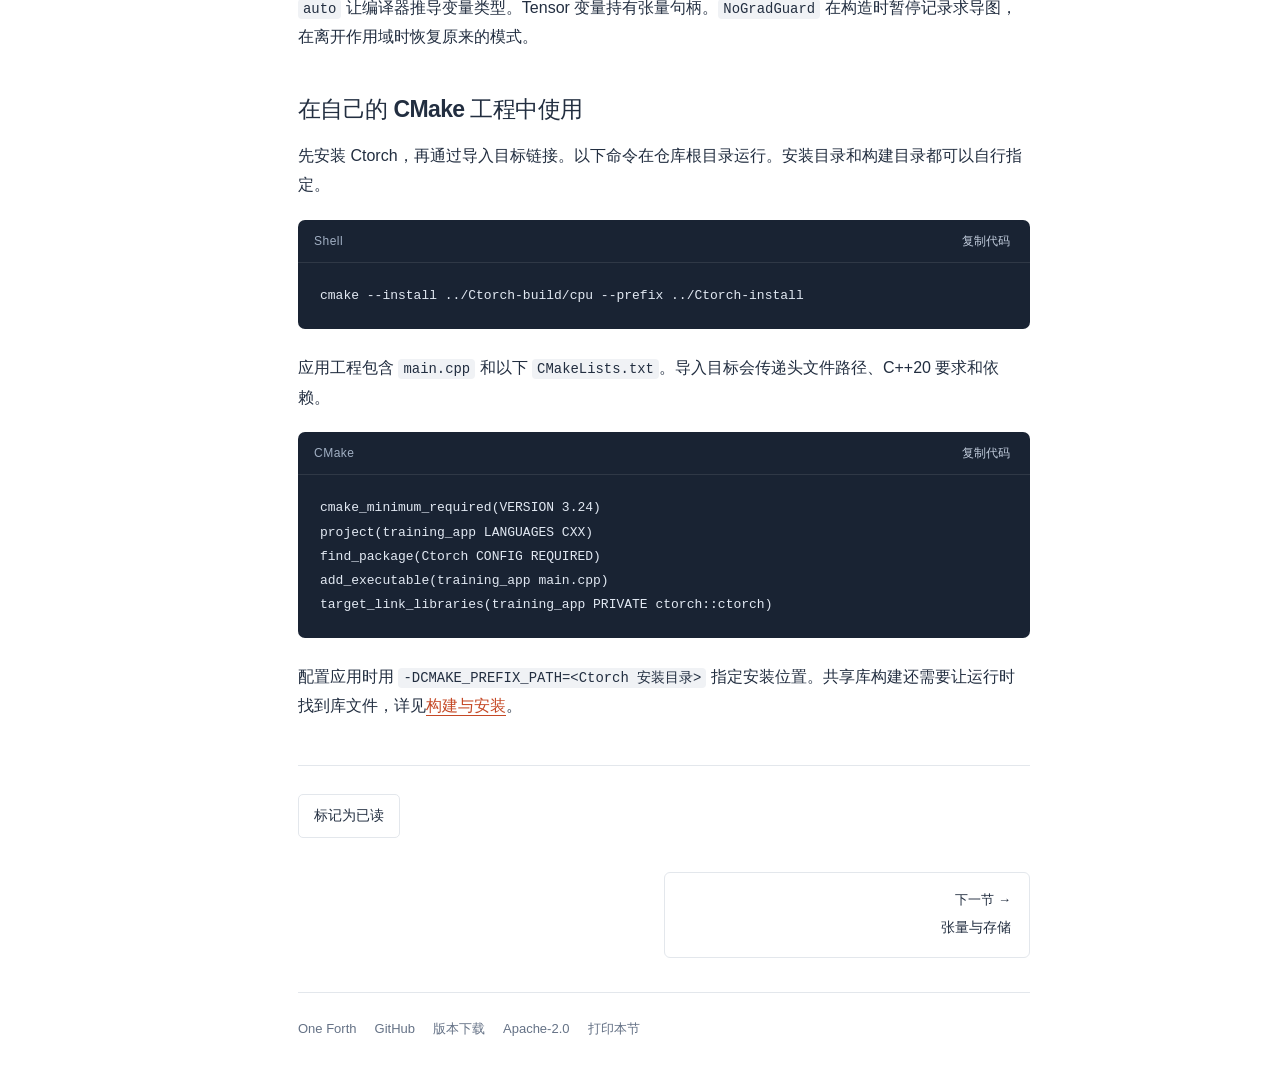
==== commit 8a8cc36c: "Add main site navigation and adopt Apache 2.0" ====
--- a/docs/tutorial/index.html
+++ b/docs/tutorial/index.html
@@ -17,6 +17,7 @@
   <header class="site-header">
     <button class="icon-button menu-button" id="menu" aria-label="打开课程目录" aria-controls="sidebar" aria-expanded="false">☰</button>
     <a class="brand" href="#quickstart" aria-label="Ctorch 教程首页"><span class="brand-mark" aria-hidden="true">C<span>·</span></span>Ctorch<span class="brand-section"> / 教程</span></a>
+    <a class="home-link" href="https://one-forth.com" aria-label="返回 One Forth 主站"><span class="home-name">One Forth</span>主站</a>
     <nav class="top-links" aria-label="文档导航"><a href="#quickstart" class="current" aria-current="true">教程</a><a href="../projects/README.md">项目</a><a href="../README.md">手册</a><a href="../../examples/README.md">示例</a></nav>
     <div class="header-actions">
       <button id="search-open" class="search-trigger" aria-label="搜索教程"><span aria-hidden="true">⌕</span> <span class="search-label">搜索文档</span><kbd>Ctrl K</kbd></button>
@@ -820,7 +821,7 @@
 
       <div class="lesson-completion"><button id="complete" class="button" aria-pressed="false">标记为已读</button></div>
       <nav class="lesson-pagination" aria-label="前后课程"><a id="previous" href="#quickstart"><small>上一节</small><strong>快速开始</strong></a><a id="next" href="#tensors"><small>下一节 <span>→</span></small><strong>张量与存储</strong></a></nav>
-      <footer class="article-footer"><a href="https://one-forth.com">One Forth</a><a href="https://github.com/CSZSmaf/Ctorch">GitHub</a><a href="https://github.com/CSZSmaf/Ctorch/releases/latest">版本下载</a><button id="print" class="text-button">打印本节</button></footer>
+      <footer class="article-footer"><a href="https://one-forth.com">One Forth</a><a href="https://github.com/CSZSmaf/Ctorch">GitHub</a><a href="https://github.com/CSZSmaf/Ctorch/releases/latest">版本下载</a><a href="../../LICENSE">Apache-2.0</a><button id="print" class="text-button">打印本节</button></footer>
     </main>
     <aside class="toc" aria-label="本页目录"><div class="toc-title">本页内容</div><nav id="page-toc"></nav><a class="toc-source" href="./README.md">教程说明</a></aside>
   </div>
--- a/docs/tutorial/style.css
+++ b/docs/tutorial/style.css
@@ -63,6 +63,7 @@
 .brand-mark { width: 30px; height: 32px; font-size: 27px; line-height: 30px; color: var(--accent-bright); letter-spacing: -5px; font-weight: 750; }
 .brand-mark span { color: var(--ink); }
 .brand-section { margin-left: 4px; color: var(--muted); font-size: 15px; font-weight: 400; letter-spacing: 0; }
+.home-link { display: inline-flex; align-items: center; gap: 4px; min-height: 44px; color: var(--ink); font-size: 14px; text-decoration: none; white-space: nowrap; }
 .top-links { display: flex; gap: 28px; height: 100%; align-items: center; }
 .top-links a { color: var(--muted); text-decoration: none; font-size: 14px; height: 100%; display: flex; align-items: center; border-bottom: 2px solid transparent; }
 .top-links a.current { color: var(--ink); border-color: var(--accent-bright); }
@@ -252,6 +253,7 @@
   .site-header { gap: 30px; padding: 0 24px; }
   .top-links { gap: 22px; }
   .github-link { display: none; }
+  .search-label, .search-trigger kbd { display: none; }
 }
 @media (max-width: 800px) {
   .site-header { height: 64px; gap: 14px; padding: 0 18px; }
@@ -282,6 +284,7 @@
   .site-header { padding: 0 14px; gap: 10px; }
   .brand { gap: 6px; }
   .brand-section { display: none; }
+  .home-name { display: none; }
   h1 { font-size: 28px; }
   .lab { padding: 16px; }
   .lab-heading { margin-bottom: 20px; }
